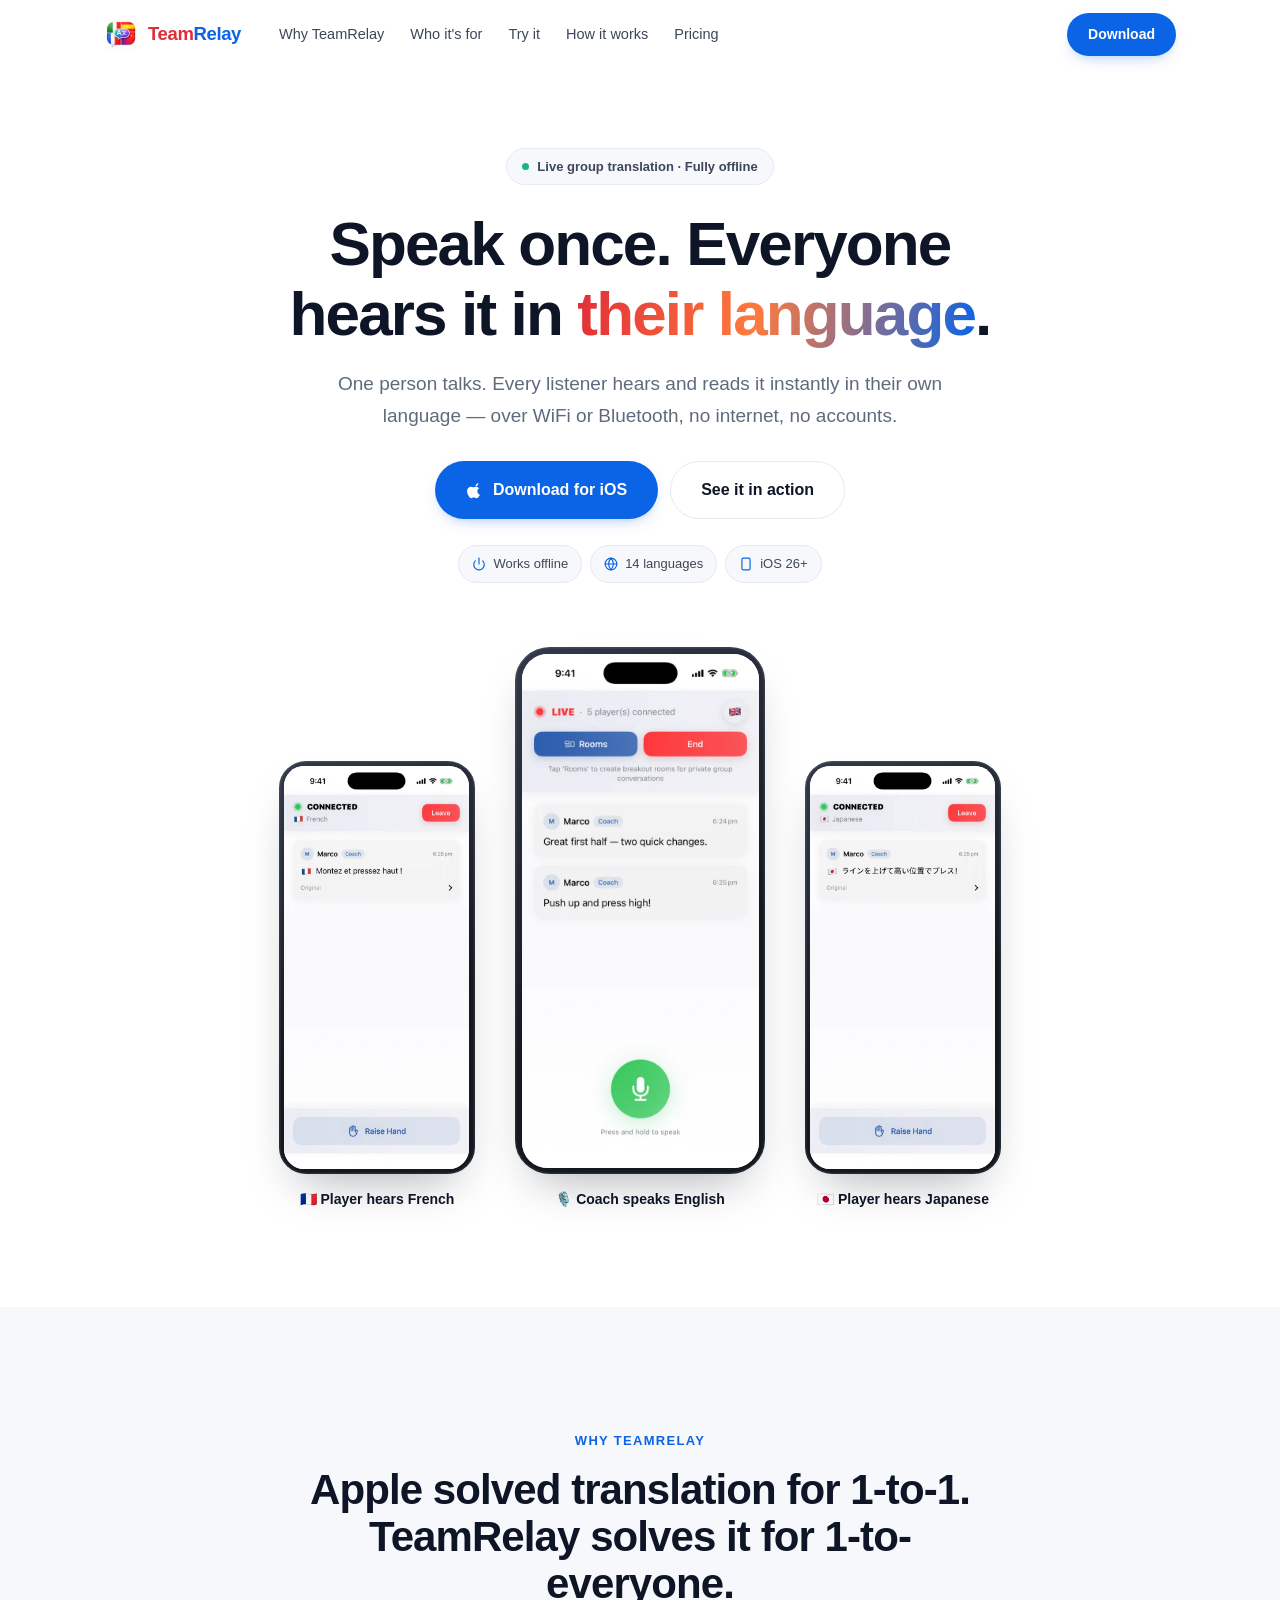
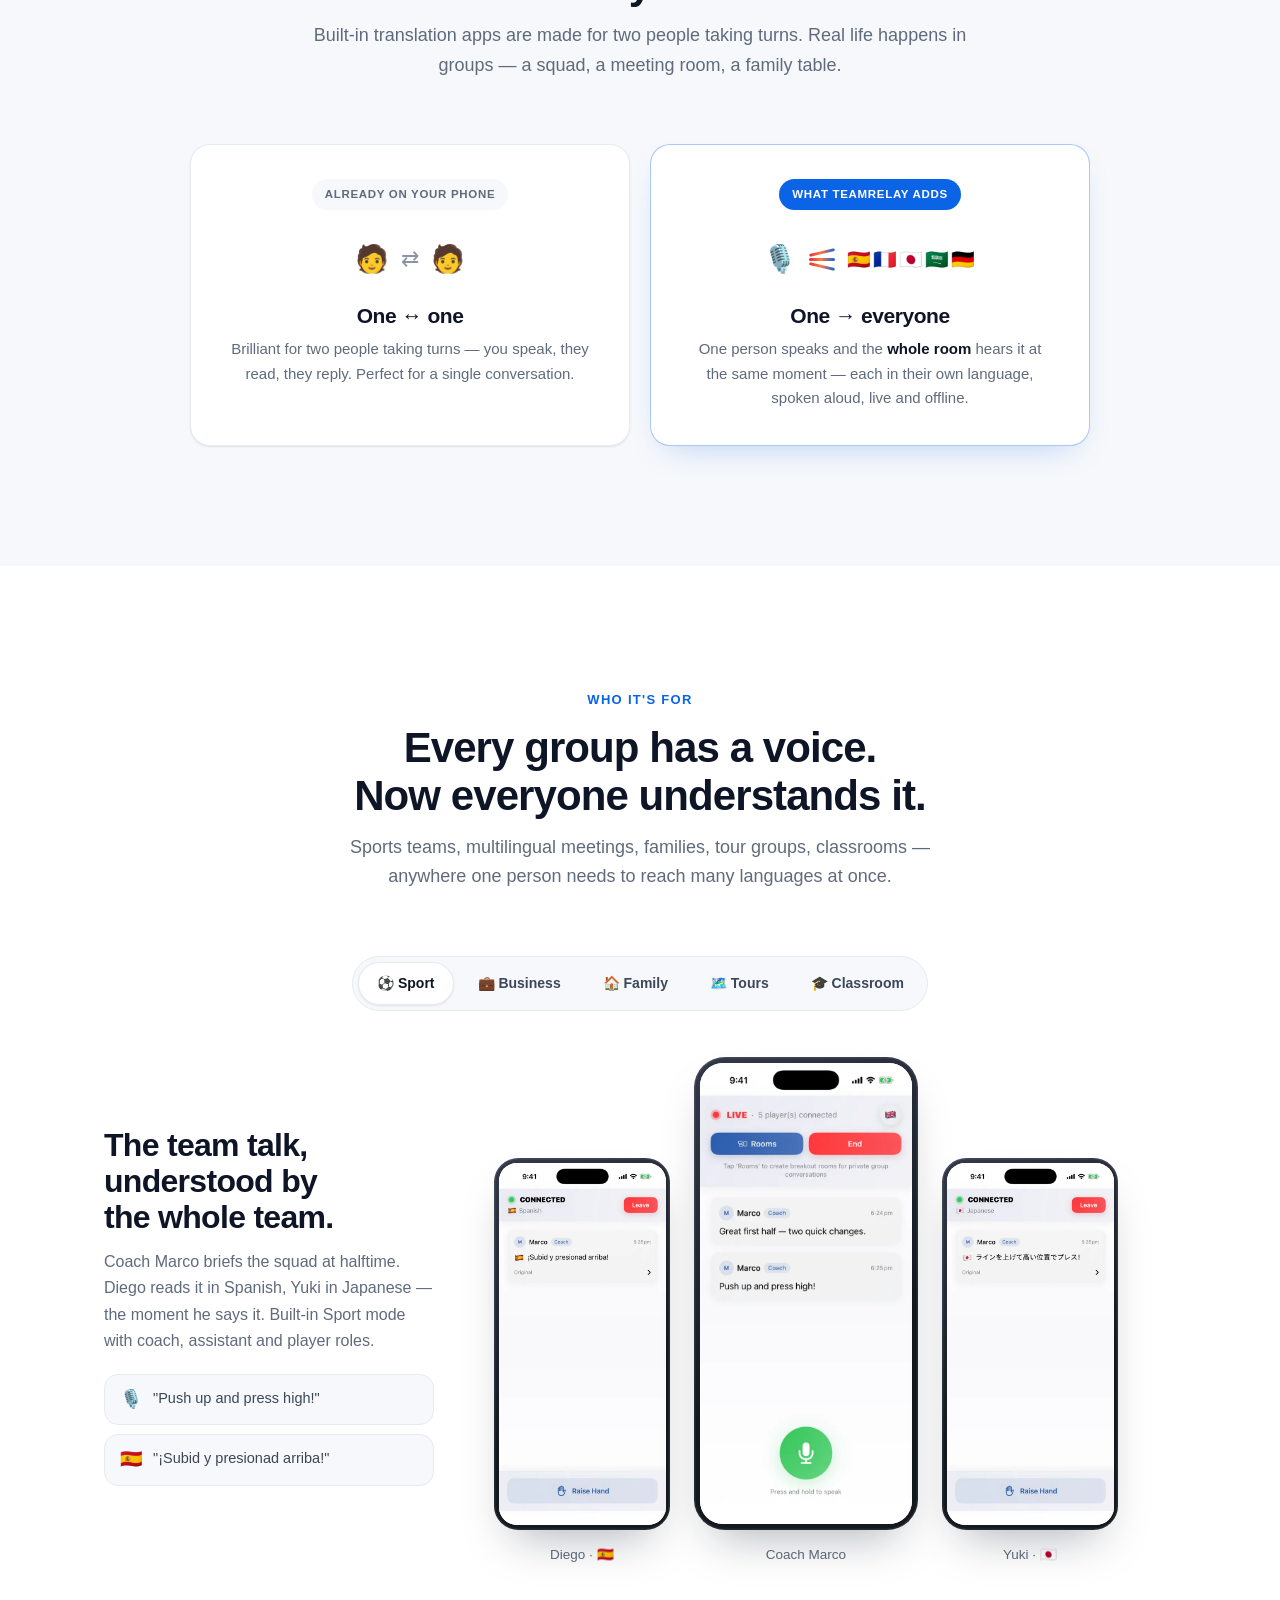
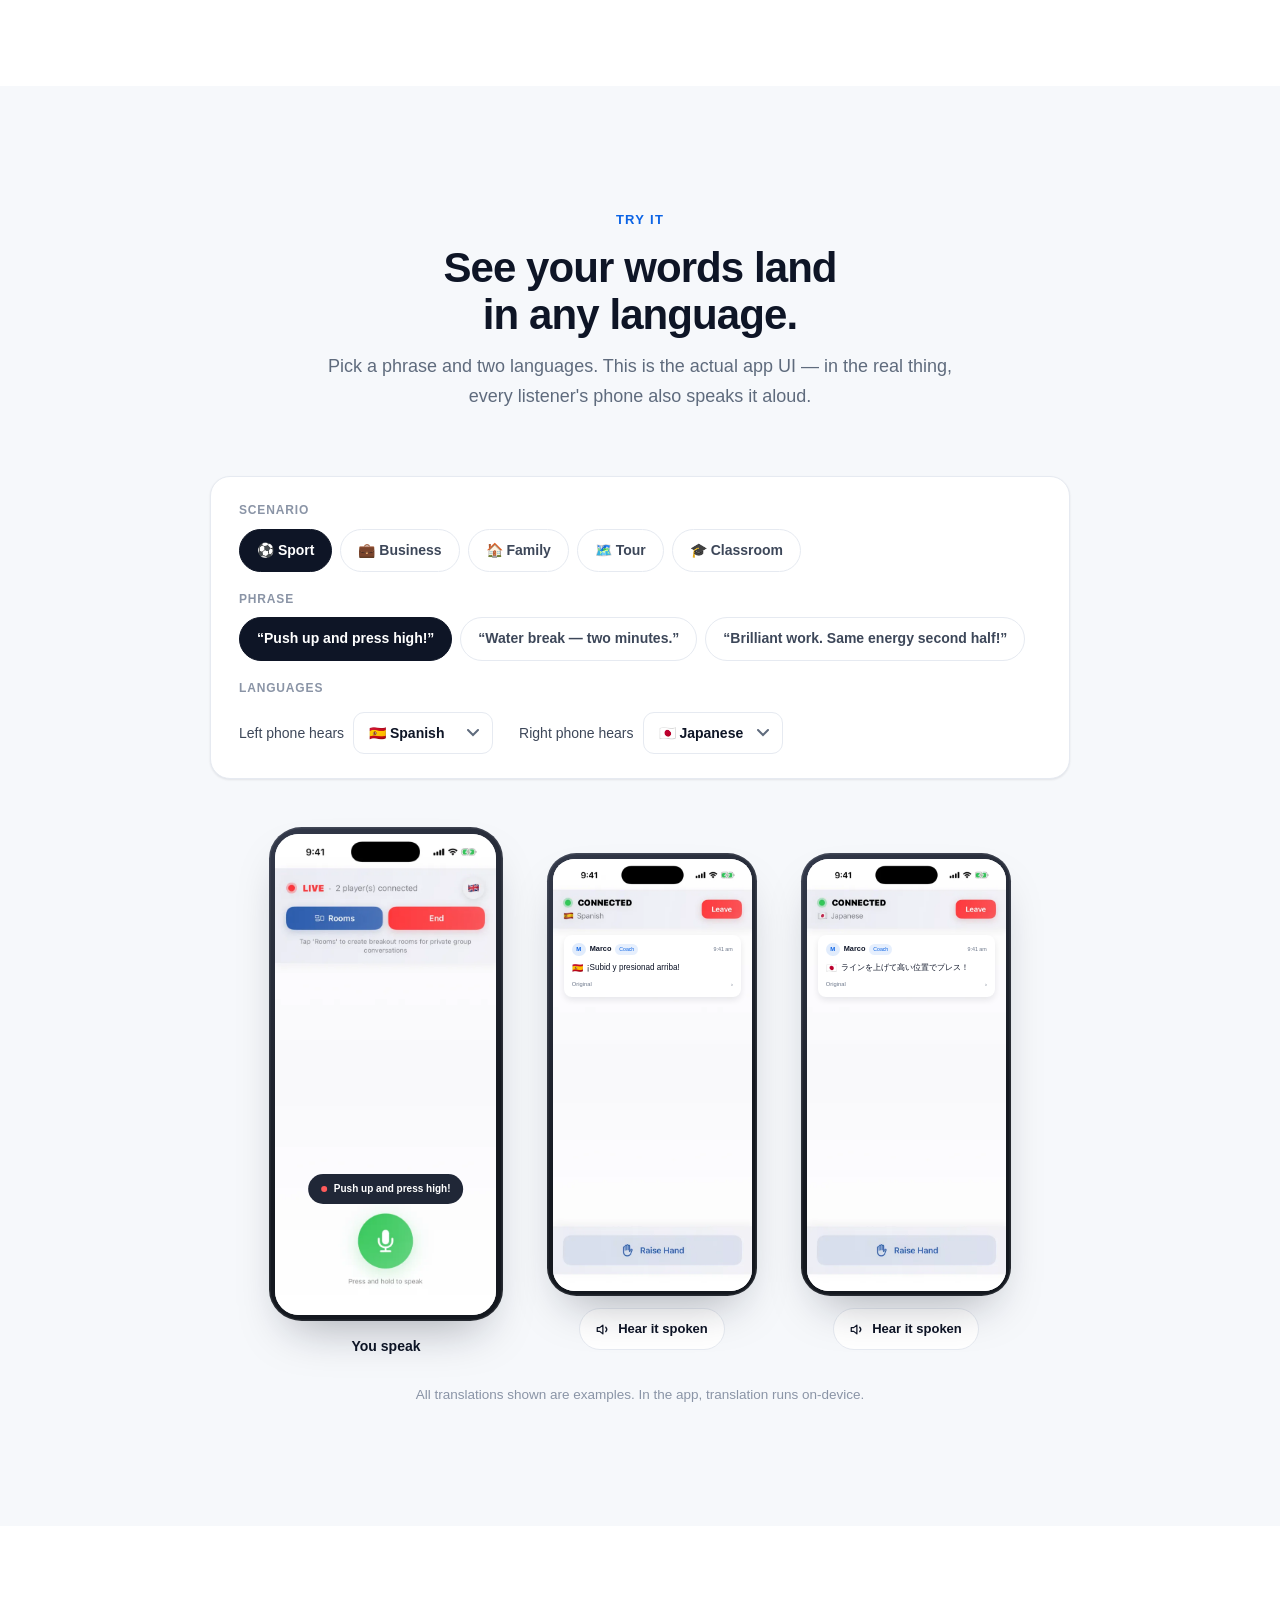
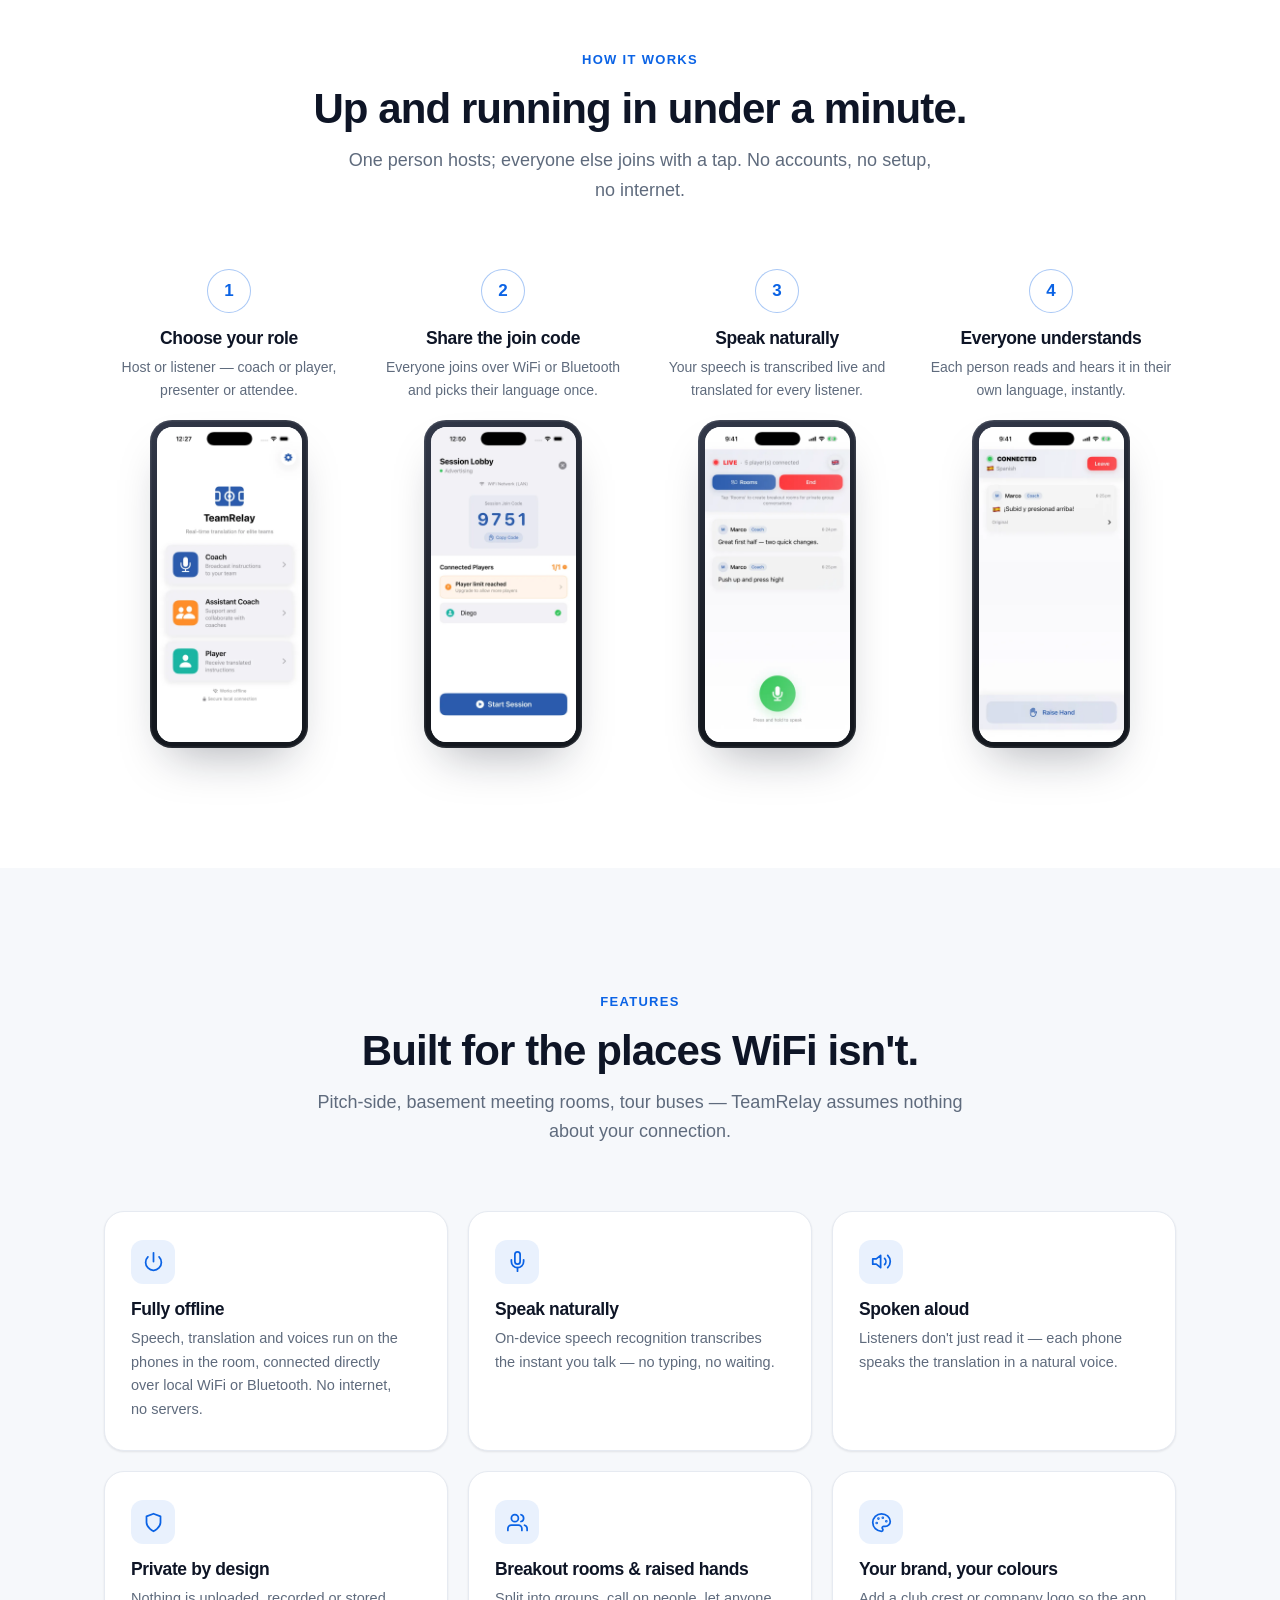
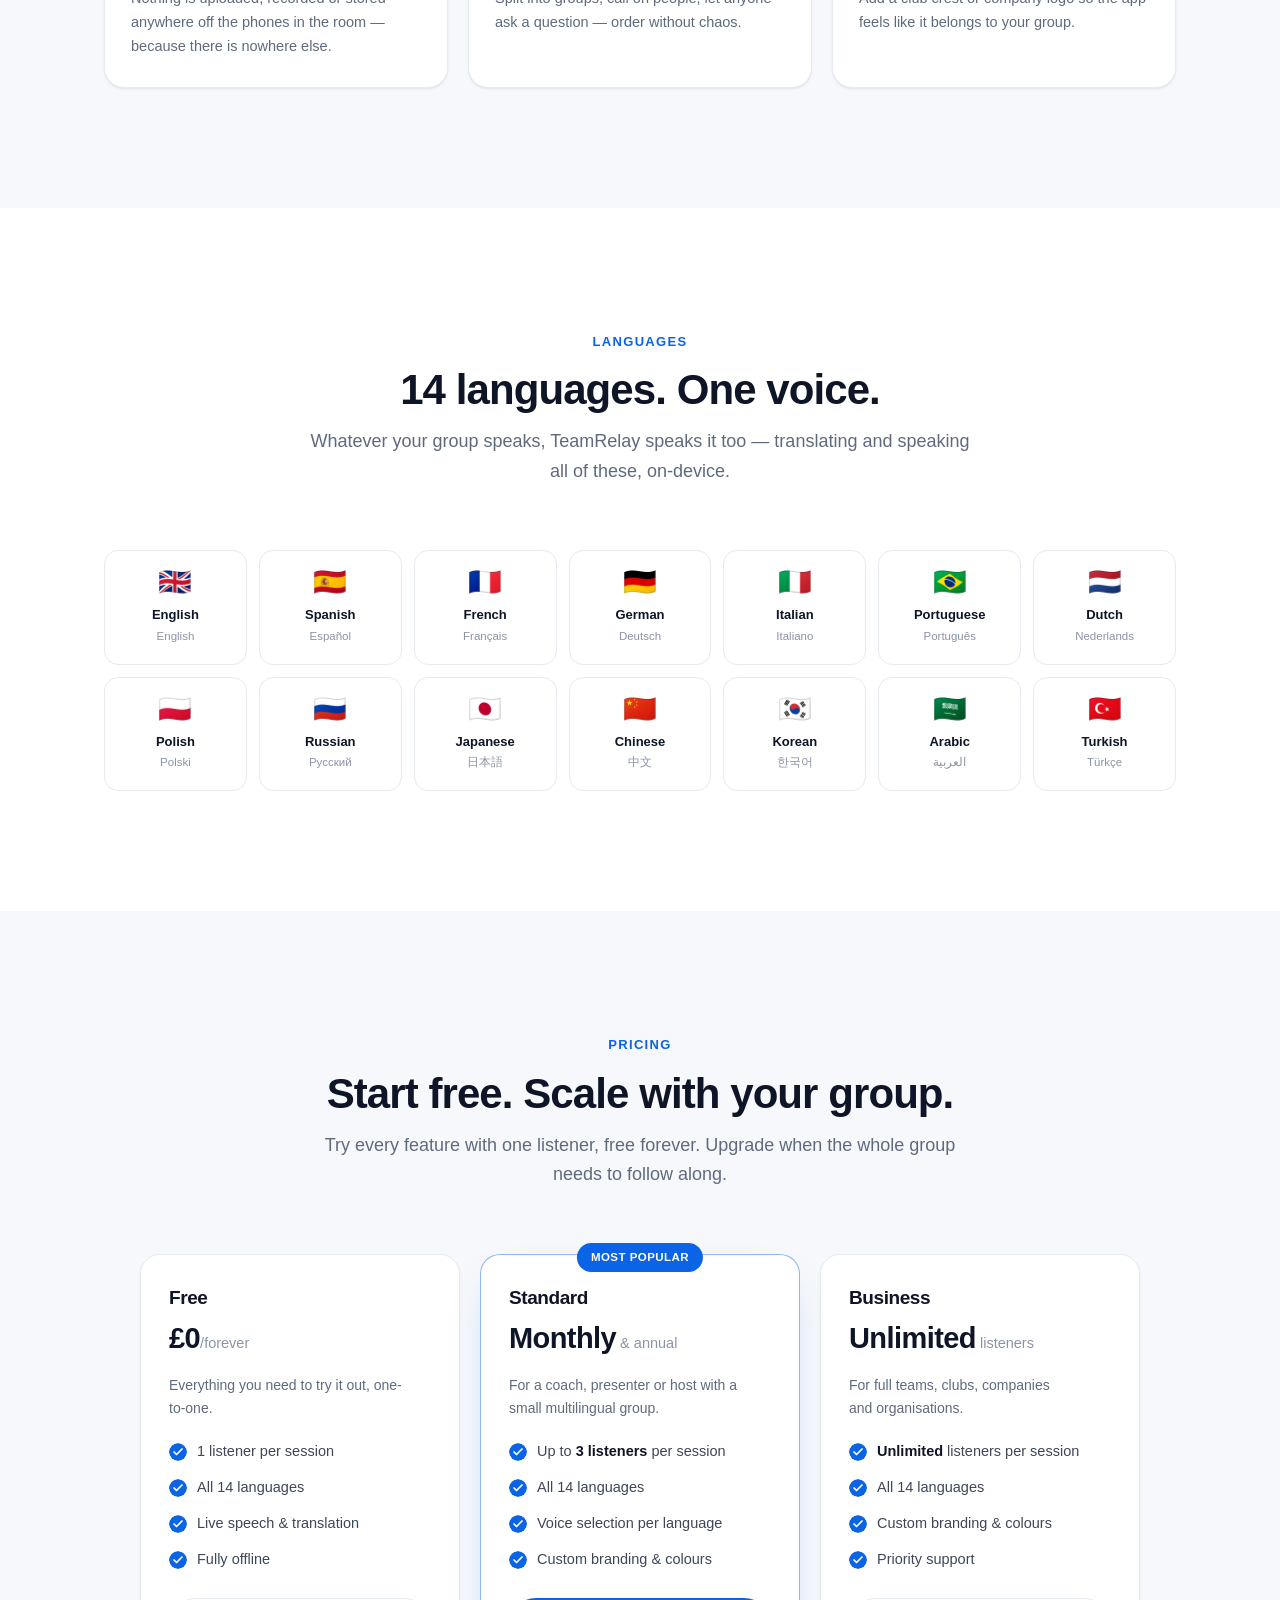
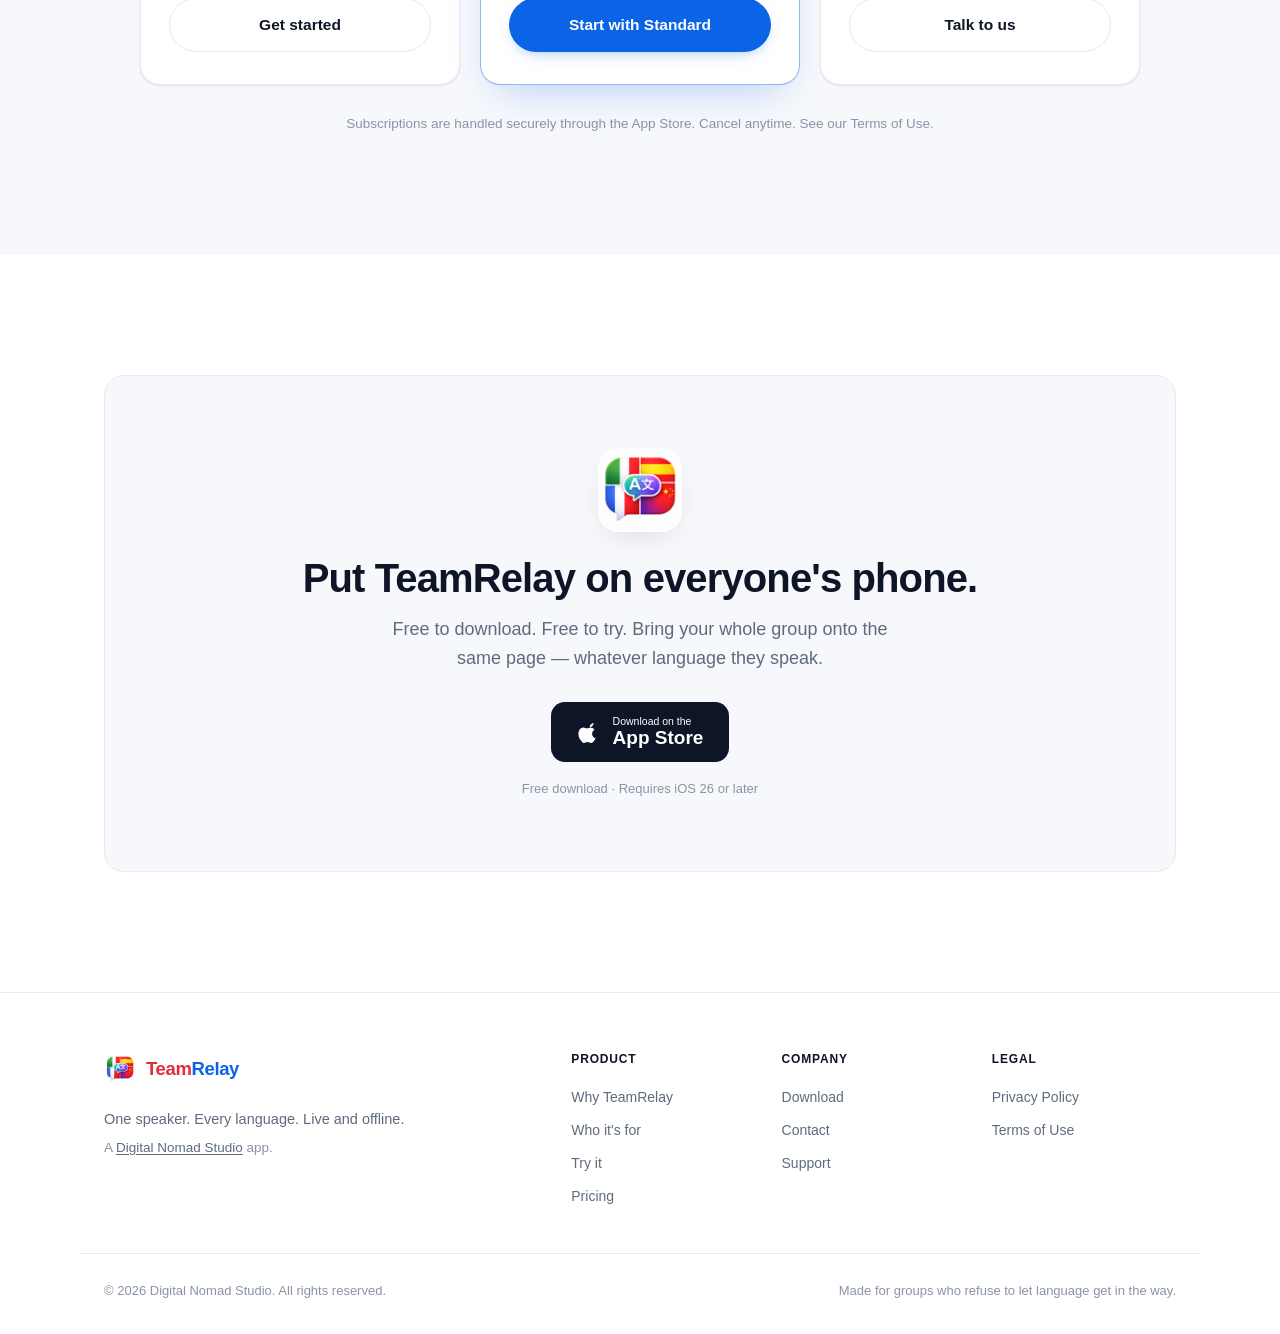
==== index.html @ 7de5aa89 "Light professional redesign with real app screenshots, privacy policy and terms Complete rebuild of " ====
<!DOCTYPE html>
<html lang="en">
<head>
    <meta charset="UTF-8">
    <meta name="viewport" content="width=device-width, initial-scale=1.0">
    <title>TeamRelay — Real-time group translation. One speaker, every language. Offline.</title>
    <meta name="description" content="TeamRelay translates one voice for a whole group in real time — 14 languages, fully offline over WiFi or Bluetooth. For teams, meetings, families, tours and classrooms. iOS.">
    <meta name="theme-color" content="#ffffff">
    <link rel="canonical" href="https://digitalnomadstudio.io/teamrelay/">
    <meta property="og:type" content="website">
    <meta property="og:title" content="TeamRelay — One speaker, every language. Live and offline.">
    <meta property="og:description" content="Apple solved translation for 1-to-1. TeamRelay solves it for 1-to-everyone. Real-time group translation in 14 languages — no internet required.">
    <meta property="og:image" content="https://digitalnomadstudio.io/teamrelay/assets/og.png">
    <meta name="twitter:card" content="summary_large_image">
    <link rel="icon" type="image/png" sizes="64x64" href="assets/teamrelay-icon-64.png">
    <link rel="apple-touch-icon" href="assets/teamrelay-icon-180.png">
    <link rel="preload" as="image" imagesrcset="assets/screens/coach-broadcast.webp 600w, assets/screens/coach-broadcast-900.webp 900w" imagesizes="250px" fetchpriority="high">
    <link rel="stylesheet" href="styles.css">

    <script type="application/ld+json">
    {
        "@context": "https://schema.org",
        "@type": "SoftwareApplication",
        "name": "TeamRelay",
        "operatingSystem": "iOS 26.0 or later",
        "applicationCategory": "UtilitiesApplication",
        "description": "Real-time group speech translation. One person speaks; everyone hears and reads it in their own language — fully offline over local WiFi or Bluetooth.",
        "offers": { "@type": "Offer", "price": "0", "priceCurrency": "GBP" },
        "featureList": "14 languages, offline LAN/Bluetooth translation, spoken playback, breakout rooms, Sport and Business modes",
        "publisher": { "@type": "Organization", "name": "Digital Nomad Studio", "email": "team@digitalnomadstudio.io" }
    }
    </script>
    <script type="module" src="js/main.js"></script>
</head>
<body>
    <a class="skip-link" href="#main">Skip to content</a>

    <!-- ================= Nav ================= -->
    <nav class="nav" id="nav" aria-label="Main">
        <div class="nav-inner">
            <a href="#top" class="brand" aria-label="TeamRelay home">
                <img src="assets/teamrelay-icon-180.png" alt="" class="brand-mark" width="34" height="34">
                <span class="brand-name">Team<span class="brand-name-accent">Relay</span></span>
            </a>
            <div class="nav-links">
                <a href="#why">Why TeamRelay</a>
                <a href="#worlds">Who it's for</a>
                <a href="#playground">Try it</a>
                <a href="#how">How it works</a>
                <a href="#pricing">Pricing</a>
            </div>
            <a href="#download" class="btn btn-primary btn-sm nav-cta">Download</a>
            <button class="nav-toggle" id="navToggle" aria-label="Menu" aria-expanded="false" aria-controls="navMobile">
                <span></span><span></span><span></span>
            </button>
        </div>
        <div class="nav-mobile" id="navMobile">
            <a href="#why">Why TeamRelay</a>
            <a href="#worlds">Who it's for</a>
            <a href="#playground">Try it</a>
            <a href="#how">How it works</a>
            <a href="#pricing">Pricing</a>
            <a href="#download" class="btn btn-primary">Download for iOS</a>
        </div>
    </nav>

    <main id="main">
    <!-- ================= Hero ================= -->
    <header class="hero container" id="top">
        <span class="eyebrow"><span class="dot"></span> Live group translation · Fully offline</span>
        <h1 class="hero-title">Speak once. Everyone hears it in <span class="grad-text">their language</span>.</h1>
        <p class="hero-sub">One person talks. Every listener hears and reads it instantly in their own language — over WiFi or Bluetooth, no internet, no accounts.</p>
        <div class="hero-cta">
            <a href="#download" class="btn btn-primary btn-lg">
                <svg viewBox="0 0 24 24" width="18" height="18" aria-hidden="true" fill="currentColor"><path d="M16.5 3c.1 1-.3 2-1 2.8-.7.8-1.7 1.4-2.7 1.3-.1-1 .4-2 1-2.7.7-.8 1.8-1.3 2.7-1.4zM19 17.3c-.5 1.1-.7 1.6-1.3 2.6-.9 1.4-2.1 3.1-3.6 3.1-1.3 0-1.7-.9-3.5-.9s-2.2.8-3.5.9c-1.5.1-2.6-1.5-3.5-2.9C1.4 17.4.7 13 2.3 10.1c.9-1.6 2.5-2.6 4.2-2.6 1.4 0 2.3.9 3.5.9 1.1 0 1.8-.9 3.5-.9 1.5 0 3 .8 4 2.2-3.5 1.9-2.9 6.9.5 8.6z"/></svg>
                Download for iOS
            </a>
            <a href="#playground" class="btn btn-ghost btn-lg">See it in action</a>
        </div>
        <div class="hero-badges">
            <span class="badge"><svg viewBox="0 0 24 24" width="14" height="14" fill="none" stroke="currentColor" stroke-width="2" stroke-linecap="round" stroke-linejoin="round" aria-hidden="true"><path d="M18.36 6.64a9 9 0 1 1-12.73 0"/><line x1="12" y1="2" x2="12" y2="12"/></svg> Works offline</span>
            <span class="badge"><svg viewBox="0 0 24 24" width="14" height="14" fill="none" stroke="currentColor" stroke-width="2" stroke-linecap="round" stroke-linejoin="round" aria-hidden="true"><circle cx="12" cy="12" r="10"/><line x1="2" y1="12" x2="22" y2="12"/><path d="M12 2a15.3 15.3 0 0 1 4 10 15.3 15.3 0 0 1-4 10 15.3 15.3 0 0 1-4-10 15.3 15.3 0 0 1 4-10z"/></svg> 14 languages</span>
            <span class="badge"><svg viewBox="0 0 24 24" width="14" height="14" fill="none" stroke="currentColor" stroke-width="2" stroke-linecap="round" stroke-linejoin="round" aria-hidden="true"><rect x="5" y="2" width="14" height="20" rx="2.5"/></svg> iOS 26+</span>
        </div>

        <div class="hero-phones">
            <figure class="hero-phone is-listener reveal">
                <div class="device"><div class="device-screen">
                    <picture>
                        <source type="image/webp" srcset="assets/screens/player-fr.webp 600w, assets/screens/player-fr-900.webp 900w" sizes="196px">
                        <img src="assets/screens/player-fr.png" width="600" height="1304" alt="Player phone showing the coach's instruction translated into French" decoding="async">
                    </picture>
                </div></div>
                <figcaption class="phone-caption"><strong>🇫🇷 Player hears French</strong></figcaption>
            </figure>
            <figure class="hero-phone is-host reveal">
                <div class="device"><div class="device-screen">
                    <picture>
                        <source type="image/webp" srcset="assets/screens/coach-broadcast.webp 600w, assets/screens/coach-broadcast-900.webp 900w" sizes="250px">
                        <img src="assets/screens/coach-broadcast.png" width="600" height="1304" alt="Coach phone, live, broadcasting to five connected players" fetchpriority="high" decoding="async">
                    </picture>
                </div></div>
                <figcaption class="phone-caption"><strong>🎙️ Coach speaks English</strong></figcaption>
            </figure>
            <figure class="hero-phone is-listener reveal">
                <div class="device"><div class="device-screen">
                    <picture>
                        <source type="image/webp" srcset="assets/screens/player-ja.webp 600w, assets/screens/player-ja-900.webp 900w" sizes="196px">
                        <img src="assets/screens/player-ja.png" width="600" height="1304" alt="Player phone showing the coach's instruction translated into Japanese" decoding="async">
                    </picture>
                </div></div>
                <figcaption class="phone-caption"><strong>🇯🇵 Player hears Japanese</strong></figcaption>
            </figure>
        </div>
    </header>

    <!-- ================= Why ================= -->
    <section class="section section-soft" id="why" aria-labelledby="why-title">
        <div class="container">
            <div class="section-head">
                <span class="kicker">Why TeamRelay</span>
                <h2 class="section-title" id="why-title">Apple solved translation for 1-to-1.<br>TeamRelay solves it for 1-to-everyone.</h2>
                <p class="section-sub">Built-in translation apps are made for two people taking turns. Real life happens in groups — a squad, a meeting room, a family table.</p>
            </div>
            <div class="usp-cards">
                <article class="usp-card reveal">
                    <span class="usp-badge">Already on your phone</span>
                    <div class="usp-diagram" aria-hidden="true">
                        <span class="usp-node">🧑</span>
                        <span class="usp-arrow">⇄</span>
                        <span class="usp-node">🧑</span>
                    </div>
                    <h3>One ↔ one</h3>
                    <p>Brilliant for two people taking turns — you speak, they read, they reply. Perfect for a single conversation.</p>
                </article>
                <article class="usp-card usp-card-hero reveal">
                    <span class="usp-badge">What TeamRelay adds</span>
                    <div class="usp-diagram" aria-hidden="true">
                        <span class="usp-node">🎙️</span>
                        <span class="usp-fan"><span class="usp-ray"></span><span class="usp-ray"></span><span class="usp-ray"></span></span>
                        <span class="usp-flags">🇪🇸🇫🇷🇯🇵🇸🇦🇩🇪</span>
                    </div>
                    <h3>One → everyone</h3>
                    <p>One person speaks and the <strong>whole room</strong> hears it at the same moment — each in their own language, spoken aloud, live and offline.</p>
                </article>
            </div>
        </div>
    </section>

    <!-- ================= Who it's for ================= -->
    <section class="section" id="worlds" aria-labelledby="worlds-title">
        <span id="usecases" aria-hidden="true"></span>
        <div class="container">
            <div class="section-head">
                <span class="kicker">Who it's for</span>
                <h2 class="section-title" id="worlds-title">Every group has a voice.<br>Now everyone understands it.</h2>
                <p class="section-sub">Sports teams, multilingual meetings, families, tour groups, classrooms — anywhere one person needs to reach many languages at once.</p>
            </div>

            <div class="worlds-tabs" role="tablist" aria-label="Who it's for">
                <button role="tab" id="tab-sport" aria-controls="panel-sport" aria-selected="true">⚽ Sport</button>
                <button role="tab" id="tab-business" aria-controls="panel-business" aria-selected="false" tabindex="-1">💼 Business</button>
                <button role="tab" id="tab-family" aria-controls="panel-family" aria-selected="false" tabindex="-1">🏠 Family</button>
                <button role="tab" id="tab-tour" aria-controls="panel-tour" aria-selected="false" tabindex="-1">🗺️ Tours</button>
                <button role="tab" id="tab-classroom" aria-controls="panel-classroom" aria-selected="false" tabindex="-1">🎓 Classroom</button>
            </div>

            <div class="worlds-panels" id="worldsPanels">
                <article class="world-panel" id="panel-sport" role="tabpanel" aria-labelledby="tab-sport" data-world="sport">
                    <div class="wp-copy">
                        <h3>The team talk, understood by the whole team.</h3>
                        <p class="wp-blurb">Coach Marco briefs the squad at halftime. Diego reads it in Spanish, Yuki in Japanese — the moment he says it. Built-in Sport mode with coach, assistant and player roles.</p>
                        <p class="wp-quote"><span class="flag" aria-hidden="true">🎙️</span> "Push up and press high!"</p>
                        <p class="wp-quote"><span class="flag" aria-hidden="true">🇪🇸</span> <span lang="es">"¡Subid y presionad arriba!"</span></p>
                    </div>
                    <div class="wp-devices">
                        <figure class="wp-listener">
                            <div class="device"><div class="device-screen">
                                <picture>
                                    <source type="image/webp" srcset="assets/screens/player-es.webp 600w, assets/screens/player-es-900.webp 900w" sizes="176px">
                                    <img src="assets/screens/player-es.png" width="600" height="1304" alt="Diego's phone: the instruction in Spanish" loading="lazy" decoding="async">
                                </picture>
                            </div></div>
                            <figcaption class="phone-caption">Diego · 🇪🇸</figcaption>
                        </figure>
                        <figure class="wp-host">
                            <div class="device"><div class="device-screen">
                                <picture>
                                    <source type="image/webp" srcset="assets/screens/coach-broadcast.webp 600w, assets/screens/coach-broadcast-900.webp 900w" sizes="224px">
                                    <img src="assets/screens/coach-broadcast.png" width="600" height="1304" alt="Coach Marco's phone, live with five players connected" loading="lazy" decoding="async">
                                </picture>
                            </div></div>
                            <figcaption class="phone-caption">Coach Marco</figcaption>
                        </figure>
                        <figure class="wp-listener">
                            <div class="device"><div class="device-screen">
                                <picture>
                                    <source type="image/webp" srcset="assets/screens/player-ja.webp 600w, assets/screens/player-ja-900.webp 900w" sizes="176px">
                                    <img src="assets/screens/player-ja.png" width="600" height="1304" alt="Yuki's phone: the instruction in Japanese" loading="lazy" decoding="async">
                                </picture>
                            </div></div>
                            <figcaption class="phone-caption">Yuki · 🇯🇵</figcaption>
                        </figure>
                    </div>
                </article>

                <article class="world-panel" id="panel-business" role="tabpanel" aria-labelledby="tab-business" data-world="business">
                    <div class="wp-copy">
                        <h3>Brief the room, not just the fluent half.</h3>
                        <p class="wp-blurb">Priya presents the quarter to a mixed team. Lukas follows in German, Mei in Chinese — nobody nods politely and misses the point. Business mode gives you presenter and attendee roles.</p>
                        <p class="wp-quote"><span class="flag" aria-hidden="true">🎙️</span> "Q3 numbers are in — we beat target by twelve percent."</p>
                        <p class="wp-quote"><span class="flag" aria-hidden="true">🇩🇪</span> <span lang="de">"Die Q3-Zahlen sind da — wir haben das Ziel um zwölf Prozent übertroffen."</span></p>
                    </div>
                    <div class="wp-devices">
                        <figure class="wp-listener">
                            <div class="device"><div class="device-screen">
                                <picture>
                                    <source type="image/webp" srcset="assets/screens/world-business-de.webp 600w, assets/screens/world-business-de-900.webp 900w" sizes="176px">
                                    <img src="assets/screens/world-business-de.png" width="600" height="1304" alt="Lukas's phone: the update in German" loading="lazy" decoding="async">
                                </picture>
                            </div></div>
                            <figcaption class="phone-caption">Lukas · 🇩🇪</figcaption>
                        </figure>
                        <figure class="wp-host">
                            <div class="device"><div class="device-screen">
                                <picture>
                                    <source type="image/webp" srcset="assets/screens/world-business-host.webp 600w, assets/screens/world-business-host-900.webp 900w" sizes="224px">
                                    <img src="assets/screens/world-business-host.png" width="600" height="1304" alt="Priya's phone, live with two attendees connected" loading="lazy" decoding="async">
                                </picture>
                            </div></div>
                            <figcaption class="phone-caption">Priya · Presenter</figcaption>
                        </figure>
                        <figure class="wp-listener">
                            <div class="device"><div class="device-screen">
                                <picture>
                                    <source type="image/webp" srcset="assets/screens/world-business-zh.webp 600w, assets/screens/world-business-zh-900.webp 900w" sizes="176px">
                                    <img src="assets/screens/world-business-zh.png" width="600" height="1304" alt="Mei's phone: the update in Chinese" loading="lazy" decoding="async">
                                </picture>
                            </div></div>
                            <figcaption class="phone-caption">Mei · 🇨🇳</figcaption>
                        </figure>
                    </div>
                </article>

                <article class="world-panel" id="panel-family" role="tabpanel" aria-labelledby="tab-family" data-world="family">
                    <div class="wp-copy">
                        <h3>Every generation at one table.</h3>
                        <p class="wp-blurb">Nonna Lucia speaks Italian; the grandkids don't. She talks, they hear her — Emma in English, Mateo in Spanish. It works in any direction, so nobody just smiles along.</p>
                        <p class="wp-quote"><span class="flag" aria-hidden="true">🇮🇹</span> <span lang="it">"La cena è pronta — venite a tavola!"</span></p>
                        <p class="wp-quote"><span class="flag" aria-hidden="true">🇬🇧</span> "Dinner's ready — come to the table!"</p>
                    </div>
                    <div class="wp-devices">
                        <figure class="wp-listener">
                            <div class="device"><div class="device-screen">
                                <picture>
                                    <source type="image/webp" srcset="assets/screens/world-family-en.webp 600w, assets/screens/world-family-en-900.webp 900w" sizes="176px">
                                    <img src="assets/screens/world-family-en.png" width="600" height="1304" alt="Emma's phone: Nonna's words in English" loading="lazy" decoding="async">
                                </picture>
                            </div></div>
                            <figcaption class="phone-caption">Emma · 🇬🇧</figcaption>
                        </figure>
                        <figure class="wp-host">
                            <div class="device"><div class="device-screen">
                                <picture>
                                    <source type="image/webp" srcset="assets/screens/world-family-host.webp 600w, assets/screens/world-family-host-900.webp 900w" sizes="224px">
                                    <img src="assets/screens/world-family-host.png" width="600" height="1304" alt="Nonna Lucia's phone, speaking Italian to the family" loading="lazy" decoding="async">
                                </picture>
                            </div></div>
                            <figcaption class="phone-caption">Nonna Lucia · 🇮🇹</figcaption>
                        </figure>
                        <figure class="wp-listener">
                            <div class="device"><div class="device-screen">
                                <picture>
                                    <source type="image/webp" srcset="assets/screens/world-family-es.webp 600w, assets/screens/world-family-es-900.webp 900w" sizes="176px">
                                    <img src="assets/screens/world-family-es.png" width="600" height="1304" alt="Mateo's phone: Nonna's words in Spanish" loading="lazy" decoding="async">
                                </picture>
                            </div></div>
                            <figcaption class="phone-caption">Mateo · 🇪🇸</figcaption>
                        </figure>
                    </div>
                </article>

                <article class="world-panel" id="panel-tour" role="tabpanel" aria-labelledby="tab-tour" data-world="tour">
                    <div class="wp-copy">
                        <h3>One guide, thirty travelers, no headsets.</h3>
                        <p class="wp-blurb">Ana leads a walking tour. Chloé hears her in French, Min-jun in Korean — no radio kits to hand out, no shouting, no one left at the wrong fountain.</p>
                        <p class="wp-quote"><span class="flag" aria-hidden="true">🎙️</span> "We meet back at the fountain at six o'clock."</p>
                        <p class="wp-quote"><span class="flag" aria-hidden="true">🇰🇷</span> <span lang="ko">"여섯 시에 분수대 앞에서 다시 모입니다."</span></p>
                    </div>
                    <div class="wp-devices">
                        <figure class="wp-listener">
                            <div class="device"><div class="device-screen">
                                <picture>
                                    <source type="image/webp" srcset="assets/screens/world-tour-fr.webp 600w, assets/screens/world-tour-fr-900.webp 900w" sizes="176px">
                                    <img src="assets/screens/world-tour-fr.png" width="600" height="1304" alt="Chloé's phone: the guide in French" loading="lazy" decoding="async">
                                </picture>
                            </div></div>
                            <figcaption class="phone-caption">Chloé · 🇫🇷</figcaption>
                        </figure>
                        <figure class="wp-host">
                            <div class="device"><div class="device-screen">
                                <picture>
                                    <source type="image/webp" srcset="assets/screens/world-tour-host.webp 600w, assets/screens/world-tour-host-900.webp 900w" sizes="224px">
                                    <img src="assets/screens/world-tour-host.png" width="600" height="1304" alt="Ana's phone, guiding two connected travelers" loading="lazy" decoding="async">
                                </picture>
                            </div></div>
                            <figcaption class="phone-caption">Ana · Guide</figcaption>
                        </figure>
                        <figure class="wp-listener">
                            <div class="device"><div class="device-screen">
                                <picture>
                                    <source type="image/webp" srcset="assets/screens/world-tour-ko.webp 600w, assets/screens/world-tour-ko-900.webp 900w" sizes="176px">
                                    <img src="assets/screens/world-tour-ko.png" width="600" height="1304" alt="Min-jun's phone: the guide in Korean" loading="lazy" decoding="async">
                                </picture>
                            </div></div>
                            <figcaption class="phone-caption">Min-jun · 🇰🇷</figcaption>
                        </figure>
                    </div>
                </article>

                <article class="world-panel" id="panel-classroom" role="tabpanel" aria-labelledby="tab-classroom" data-world="classroom">
                    <div class="wp-copy">
                        <h3>Teach once. Reach every student.</h3>
                        <p class="wp-blurb">Ms. Rivera's class speaks three home languages. She teaches naturally; Amir follows in Arabic, Olek in Polish — and everyone sits the same quiz on Friday.</p>
                        <p class="wp-quote"><span class="flag" aria-hidden="true">🎙️</span> "Open your books to page forty, please."</p>
                        <p class="wp-quote"><span class="flag" aria-hidden="true">🇵🇱</span> <span lang="pl">"Otwórzcie książki na stronie czterdziestej, proszę."</span></p>
                    </div>
                    <div class="wp-devices">
                        <figure class="wp-listener">
                            <div class="device"><div class="device-screen">
                                <picture>
                                    <source type="image/webp" srcset="assets/screens/world-classroom-ar.webp 600w, assets/screens/world-classroom-ar-900.webp 900w" sizes="176px">
                                    <img src="assets/screens/world-classroom-ar.png" width="600" height="1304" alt="Amir's phone: the lesson in Arabic" loading="lazy" decoding="async">
                                </picture>
                            </div></div>
                            <figcaption class="phone-caption">Amir · 🇸🇦</figcaption>
                        </figure>
                        <figure class="wp-host">
                            <div class="device"><div class="device-screen">
                                <picture>
                                    <source type="image/webp" srcset="assets/screens/world-classroom-host.webp 600w, assets/screens/world-classroom-host-900.webp 900w" sizes="224px">
                                    <img src="assets/screens/world-classroom-host.png" width="600" height="1304" alt="Ms. Rivera's phone, teaching with two students connected" loading="lazy" decoding="async">
                                </picture>
                            </div></div>
                            <figcaption class="phone-caption">Ms. Rivera · Teacher</figcaption>
                        </figure>
                        <figure class="wp-listener">
                            <div class="device"><div class="device-screen">
                                <picture>
                                    <source type="image/webp" srcset="assets/screens/world-classroom-pl.webp 600w, assets/screens/world-classroom-pl-900.webp 900w" sizes="176px">
                                    <img src="assets/screens/world-classroom-pl.png" width="600" height="1304" alt="Olek's phone: the lesson in Polish" loading="lazy" decoding="async">
                                </picture>
                            </div></div>
                            <figcaption class="phone-caption">Olek · 🇵🇱</figcaption>
                        </figure>
                    </div>
                </article>
            </div>
        </div>
    </section>

    <!-- ================= Playground ================= -->
    <section class="section section-soft" id="playground" aria-labelledby="pg-title">
        <div class="container">
            <div class="section-head">
                <span class="kicker">Try it</span>
                <h2 class="section-title" id="pg-title">See your words land in any language.</h2>
                <p class="section-sub">Pick a phrase and two languages. This is the actual app UI — in the real thing, every listener's phone also speaks it aloud.</p>
            </div>

            <div class="pg-controls" id="pgControls">
                <div class="pg-row" role="radiogroup" aria-label="Pick a scenario" id="pgScenarios">
                    <span class="pg-row-label" aria-hidden="true">Scenario</span>
                    <button class="chip" role="radio" aria-checked="true" data-scenario="sport">⚽ Sport</button>
                    <button class="chip" role="radio" aria-checked="false" tabindex="-1" data-scenario="business">💼 Business</button>
                    <button class="chip" role="radio" aria-checked="false" tabindex="-1" data-scenario="family">🏠 Family</button>
                    <button class="chip" role="radio" aria-checked="false" tabindex="-1" data-scenario="tour">🗺️ Tour</button>
                    <button class="chip" role="radio" aria-checked="false" tabindex="-1" data-scenario="classroom">🎓 Classroom</button>
                </div>
                <div class="pg-row" role="radiogroup" aria-label="Pick a phrase" id="pgPhrases">
                    <span class="pg-row-label" aria-hidden="true">Phrase</span>
                    <button class="chip" role="radio" aria-checked="true" data-phrase="0">"Push up and press high!"</button>
                </div>
                <div class="pg-row pg-langs">
                    <span class="pg-row-label" aria-hidden="true">Languages</span>
                    <label>Left phone hears
                        <select class="pg-select" id="pgLang0" autocomplete="off">
                            <option value="es" selected>🇪🇸 Spanish</option>
                            <option value="fr">🇫🇷 French</option>
                            <option value="de">🇩🇪 German</option>
                            <option value="ja">🇯🇵 Japanese</option>
                            <option value="ar">🇸🇦 Arabic</option>
                            <option value="zh">🇨🇳 Chinese</option>
                        </select>
                    </label>
                    <label>Right phone hears
                        <select class="pg-select" id="pgLang1" autocomplete="off">
                            <option value="es">🇪🇸 Spanish</option>
                            <option value="fr">🇫🇷 French</option>
                            <option value="de">🇩🇪 German</option>
                            <option value="ja" selected>🇯🇵 Japanese</option>
                            <option value="ar">🇸🇦 Arabic</option>
                            <option value="zh">🇨🇳 Chinese</option>
                        </select>
                    </label>
                </div>
            </div>

            <div class="pg-stage" id="pgStage">
                <figure class="pg-phone pg-host">
                    <div class="device">
                        <div class="device-screen">
                            <picture>
                                <source type="image/webp" srcset="assets/screens/pg-host-empty.webp 600w, assets/screens/pg-host-empty-900.webp 900w" sizes="234px">
                                <img src="assets/screens/pg-host-empty.png" width="600" height="1304" alt="The speaker's phone, live" loading="lazy" decoding="async">
                            </picture>
                            <span class="pg-pill"><span class="pill-dot"></span><span id="pgPillText">Push up and press high!</span></span>
                        </div>
                    </div>
                    <figcaption class="phone-caption"><strong>You speak</strong></figcaption>
                </figure>

                <div class="pg-listener-col">
                    <figure class="pg-phone pg-listener" data-slot="0">
                        <div class="device">
                            <div class="device-screen">
                                <picture data-base>
                                    <source type="image/webp" srcset="assets/screens/pg-empty-es.webp 600w, assets/screens/pg-empty-es-900.webp 900w" sizes="210px">
                                    <img src="assets/screens/pg-empty-es.png" width="600" height="1304" alt="Listener phone, connected in Spanish" loading="lazy" decoding="async">
                                </picture>
                                <div class="pg-overlay">
                                    <article class="app-bubble" data-bubble>
                                        <div class="ab-head">
                                            <span class="ab-avatar" data-avatar>M</span>
                                            <span class="ab-name" data-name>Marco</span>
                                            <span class="ab-chip" data-chip>Coach</span>
                                            <span class="ab-time">9:41 am</span>
                                        </div>
                                        <div class="ab-body">
                                            <span class="ab-flag" data-flag>🇪🇸</span>
                                            <span class="ab-text" data-text lang="es">¡Subid y presionad arriba!</span>
                                        </div>
                                        <div class="ab-orig">Original <span aria-hidden="true">›</span></div>
                                    </article>
                                </div>
                            </div>
                        </div>
                    </figure>
                    <button class="pg-speaker" data-speak="0" hidden aria-pressed="false">
                        <svg viewBox="0 0 24 24" width="15" height="15" fill="none" stroke="currentColor" stroke-width="2" stroke-linecap="round" stroke-linejoin="round" aria-hidden="true"><polygon points="11 5 6 9 2 9 2 15 6 15 11 19 11 5"/><path d="M15.54 8.46a5 5 0 0 1 0 7.07"/></svg>
                        Hear it spoken
                    </button>
                </div>

                <div class="pg-listener-col">
                    <figure class="pg-phone pg-listener" data-slot="1">
                        <div class="device">
                            <div class="device-screen">
                                <picture data-base>
                                    <source type="image/webp" srcset="assets/screens/pg-empty-ja.webp 600w, assets/screens/pg-empty-ja-900.webp 900w" sizes="210px">
                                    <img src="assets/screens/pg-empty-ja.png" width="600" height="1304" alt="Listener phone, connected in Japanese" loading="lazy" decoding="async">
                                </picture>
                                <div class="pg-overlay">
                                    <article class="app-bubble" data-bubble>
                                        <div class="ab-head">
                                            <span class="ab-avatar" data-avatar>M</span>
                                            <span class="ab-name" data-name>Marco</span>
                                            <span class="ab-chip" data-chip>Coach</span>
                                            <span class="ab-time">9:41 am</span>
                                        </div>
                                        <div class="ab-body">
                                            <span class="ab-flag" data-flag>🇯🇵</span>
                                            <span class="ab-text" data-text lang="ja">ラインを上げて高い位置でプレス！</span>
                                        </div>
                                        <div class="ab-orig">Original <span aria-hidden="true">›</span></div>
                                    </article>
                                </div>
                            </div>
                        </div>
                    </figure>
                    <button class="pg-speaker" data-speak="1" hidden aria-pressed="false">
                        <svg viewBox="0 0 24 24" width="15" height="15" fill="none" stroke="currentColor" stroke-width="2" stroke-linecap="round" stroke-linejoin="round" aria-hidden="true"><polygon points="11 5 6 9 2 9 2 15 6 15 11 19 11 5"/><path d="M15.54 8.46a5 5 0 0 1 0 7.07"/></svg>
                        Hear it spoken
                    </button>
                </div>
            </div>
            <p class="pg-note">All translations shown are examples. In the app, translation runs on-device.</p>
            <p class="visually-hidden" aria-live="polite" id="pgStatus"></p>
        </div>
    </section>

    <!-- ================= How it works ================= -->
    <section class="section" id="how" aria-labelledby="how-title">
        <div class="container">
            <div class="section-head">
                <span class="kicker">How it works</span>
                <h2 class="section-title" id="how-title">Up and running in under a minute.</h2>
                <p class="section-sub">One person hosts; everyone else joins with a tap. No accounts, no setup, no internet.</p>
            </div>
            <div class="steps">
                <div class="step reveal">
                    <div class="step-num">1</div>
                    <h3>Choose your role</h3>
                    <p>Host or listener — coach or player, presenter or attendee.</p>
                    <div class="device"><div class="device-screen">
                        <picture>
                            <source type="image/webp" srcset="assets/screens/role.webp 600w" sizes="158px">
                            <img src="assets/screens/role.png" width="600" height="1304" alt="Role selection screen" loading="lazy" decoding="async">
                        </picture>
                    </div></div>
                </div>
                <div class="step reveal">
                    <div class="step-num">2</div>
                    <h3>Share the join code</h3>
                    <p>Everyone joins over WiFi or Bluetooth and picks their language once.</p>
                    <div class="device"><div class="device-screen">
                        <picture>
                            <source type="image/webp" srcset="assets/screens/lobby.webp 600w" sizes="158px">
                            <img src="assets/screens/lobby.png" width="600" height="1304" alt="Session lobby with a live join code" loading="lazy" decoding="async">
                        </picture>
                    </div></div>
                </div>
                <div class="step reveal">
                    <div class="step-num">3</div>
                    <h3>Speak naturally</h3>
                    <p>Your speech is transcribed live and translated for every listener.</p>
                    <div class="device"><div class="device-screen">
                        <picture>
                            <source type="image/webp" srcset="assets/screens/coach-broadcast.webp 600w" sizes="158px">
                            <img src="assets/screens/coach-broadcast.png" width="600" height="1304" alt="Live broadcast screen with messages" loading="lazy" decoding="async">
                        </picture>
                    </div></div>
                </div>
                <div class="step reveal">
                    <div class="step-num">4</div>
                    <h3>Everyone understands</h3>
                    <p>Each person reads and hears it in their own language, instantly.</p>
                    <div class="device"><div class="device-screen">
                        <picture>
                            <source type="image/webp" srcset="assets/screens/player-es.webp 600w" sizes="158px">
                            <img src="assets/screens/player-es.png" width="600" height="1304" alt="Listener screen with the translated message" loading="lazy" decoding="async">
                        </picture>
                    </div></div>
                </div>
            </div>
        </div>
    </section>

    <!-- ================= Features ================= -->
    <section class="section section-soft" id="features" aria-labelledby="features-title">
        <div class="container">
            <div class="section-head">
                <span class="kicker">Features</span>
                <h2 class="section-title" id="features-title">Built for the places WiFi isn't.</h2>
                <p class="section-sub">Pitch-side, basement meeting rooms, tour buses — TeamRelay assumes nothing about your connection.</p>
            </div>
            <div class="features-grid">
                <article class="feature-card reveal">
                    <div class="feature-icon"><svg viewBox="0 0 24 24" width="21" height="21" fill="none" stroke="currentColor" stroke-width="2" stroke-linecap="round" stroke-linejoin="round" aria-hidden="true"><path d="M18.36 6.64a9 9 0 1 1-12.73 0"/><line x1="12" y1="2" x2="12" y2="12"/></svg></div>
                    <h3>Fully offline</h3>
                    <p>Speech, translation and voices run on the phones in the room, connected directly over local WiFi or Bluetooth. No internet, no servers.</p>
                </article>
                <article class="feature-card reveal">
                    <div class="feature-icon"><svg viewBox="0 0 24 24" width="21" height="21" fill="none" stroke="currentColor" stroke-width="2" stroke-linecap="round" stroke-linejoin="round" aria-hidden="true"><path d="M12 1a3 3 0 0 0-3 3v8a3 3 0 0 0 6 0V4a3 3 0 0 0-3-3z"/><path d="M19 10v2a7 7 0 0 1-14 0v-2"/><line x1="12" y1="19" x2="12" y2="23"/></svg></div>
                    <h3>Speak naturally</h3>
                    <p>On-device speech recognition transcribes the instant you talk — no typing, no waiting.</p>
                </article>
                <article class="feature-card reveal">
                    <div class="feature-icon"><svg viewBox="0 0 24 24" width="21" height="21" fill="none" stroke="currentColor" stroke-width="2" stroke-linecap="round" stroke-linejoin="round" aria-hidden="true"><polygon points="11 5 6 9 2 9 2 15 6 15 11 19 11 5"/><path d="M15.54 8.46a5 5 0 0 1 0 7.07"/><path d="M19.07 4.93a10 10 0 0 1 0 14.14"/></svg></div>
                    <h3>Spoken aloud</h3>
                    <p>Listeners don't just read it — each phone speaks the translation in a natural voice.</p>
                </article>
                <article class="feature-card reveal">
                    <div class="feature-icon"><svg viewBox="0 0 24 24" width="21" height="21" fill="none" stroke="currentColor" stroke-width="2" stroke-linecap="round" stroke-linejoin="round" aria-hidden="true"><path d="M12 22s8-4 8-10V5l-8-3-8 3v7c0 6 8 10 8 10z"/></svg></div>
                    <h3>Private by design</h3>
                    <p>Nothing is uploaded, recorded or stored anywhere off the phones in the room — because there is nowhere else.</p>
                </article>
                <article class="feature-card reveal">
                    <div class="feature-icon"><svg viewBox="0 0 24 24" width="21" height="21" fill="none" stroke="currentColor" stroke-width="2" stroke-linecap="round" stroke-linejoin="round" aria-hidden="true"><path d="M17 21v-2a4 4 0 0 0-4-4H5a4 4 0 0 0-4 4v2"/><circle cx="9" cy="7" r="4"/><path d="M23 21v-2a4 4 0 0 0-3-3.87M16 3.13a4 4 0 0 1 0 7.75"/></svg></div>
                    <h3>Breakout rooms &amp; raised hands</h3>
                    <p>Split into groups, call on people, let anyone ask a question — order without chaos.</p>
                </article>
                <article class="feature-card reveal">
                    <div class="feature-icon"><svg viewBox="0 0 24 24" width="21" height="21" fill="none" stroke="currentColor" stroke-width="2" stroke-linecap="round" stroke-linejoin="round" aria-hidden="true"><circle cx="13.5" cy="6.5" r=".5" fill="currentColor"/><circle cx="17.5" cy="10.5" r=".5" fill="currentColor"/><circle cx="8.5" cy="7.5" r=".5" fill="currentColor"/><circle cx="6.5" cy="12.5" r=".5" fill="currentColor"/><path d="M12 2C6.5 2 2 6.5 2 12s4.5 10 10 10c.926 0 1.648-.746 1.648-1.688 0-.437-.18-.835-.437-1.125-.29-.289-.438-.652-.438-1.125a1.64 1.64 0 0 1 1.668-1.668h1.996c3.051 0 5.563-2.512 5.563-5.563C21.996 6.012 17.5 2 12 2z"/></svg></div>
                    <h3>Your brand, your colours</h3>
                    <p>Add a club crest or company logo so the app feels like it belongs to your group.</p>
                </article>
            </div>
        </div>
    </section>

    <!-- ================= Languages ================= -->
    <section class="section" id="languages" aria-labelledby="languages-title">
        <div class="container">
            <div class="section-head">
                <span class="kicker">Languages</span>
                <h2 class="section-title" id="languages-title">14 languages. One voice.</h2>
                <p class="section-sub">Whatever your group speaks, TeamRelay speaks it too — translating and speaking all of these, on-device.</p>
            </div>
            <div class="lang-grid">
                <div class="lang-card"><div class="flag" aria-hidden="true">🇬🇧</div><div class="l-name">English</div><div class="l-native">English</div></div>
                <div class="lang-card"><div class="flag" aria-hidden="true">🇪🇸</div><div class="l-name">Spanish</div><div class="l-native" lang="es">Español</div></div>
                <div class="lang-card"><div class="flag" aria-hidden="true">🇫🇷</div><div class="l-name">French</div><div class="l-native" lang="fr">Français</div></div>
                <div class="lang-card"><div class="flag" aria-hidden="true">🇩🇪</div><div class="l-name">German</div><div class="l-native" lang="de">Deutsch</div></div>
                <div class="lang-card"><div class="flag" aria-hidden="true">🇮🇹</div><div class="l-name">Italian</div><div class="l-native" lang="it">Italiano</div></div>
                <div class="lang-card"><div class="flag" aria-hidden="true">🇧🇷</div><div class="l-name">Portuguese</div><div class="l-native" lang="pt">Português</div></div>
                <div class="lang-card"><div class="flag" aria-hidden="true">🇳🇱</div><div class="l-name">Dutch</div><div class="l-native" lang="nl">Nederlands</div></div>
                <div class="lang-card"><div class="flag" aria-hidden="true">🇵🇱</div><div class="l-name">Polish</div><div class="l-native" lang="pl">Polski</div></div>
                <div class="lang-card"><div class="flag" aria-hidden="true">🇷🇺</div><div class="l-name">Russian</div><div class="l-native" lang="ru">Русский</div></div>
                <div class="lang-card"><div class="flag" aria-hidden="true">🇯🇵</div><div class="l-name">Japanese</div><div class="l-native" lang="ja">日本語</div></div>
                <div class="lang-card"><div class="flag" aria-hidden="true">🇨🇳</div><div class="l-name">Chinese</div><div class="l-native" lang="zh">中文</div></div>
                <div class="lang-card"><div class="flag" aria-hidden="true">🇰🇷</div><div class="l-name">Korean</div><div class="l-native" lang="ko">한국어</div></div>
                <div class="lang-card"><div class="flag" aria-hidden="true">🇸🇦</div><div class="l-name">Arabic</div><div class="l-native" lang="ar">العربية</div></div>
                <div class="lang-card"><div class="flag" aria-hidden="true">🇹🇷</div><div class="l-name">Turkish</div><div class="l-native" lang="tr">Türkçe</div></div>
            </div>
        </div>
    </section>

    <!-- ================= Pricing ================= -->
    <section class="section section-soft" id="pricing" aria-labelledby="pricing-title">
        <div class="container">
            <div class="section-head">
                <span class="kicker">Pricing</span>
                <h2 class="section-title" id="pricing-title">Start free. Scale with your group.</h2>
                <p class="section-sub">Try every feature with one listener, free forever. Upgrade when the whole group needs to follow along.</p>
            </div>
            <div class="price-grid">
                <article class="price-card reveal">
                    <h3>Free</h3>
                    <p class="price-tag">£0<span>/forever</span></p>
                    <p class="price-blurb">Everything you need to try it out, one-to-one.</p>
                    <ul class="price-list">
                        <li>1 listener per session</li>
                        <li>All 14 languages</li>
                        <li>Live speech &amp; translation</li>
                        <li>Fully offline</li>
                    </ul>
                    <a href="#download" class="btn btn-ghost btn-block">Get started</a>
                </article>
                <article class="price-card price-featured reveal">
                    <span class="price-flag">Most popular</span>
                    <h3>Standard</h3>
                    <p class="price-tag">Monthly<span> &amp; annual</span></p>
                    <p class="price-blurb">For a coach, presenter or host with a small multilingual group.</p>
                    <ul class="price-list">
                        <li>Up to <strong>3 listeners</strong> per session</li>
                        <li>All 14 languages</li>
                        <li>Voice selection per language</li>
                        <li>Custom branding &amp; colours</li>
                    </ul>
                    <a href="#download" class="btn btn-primary btn-block">Start with Standard</a>
                </article>
                <article class="price-card reveal">
                    <h3>Business</h3>
                    <p class="price-tag">Unlimited<span> listeners</span></p>
                    <p class="price-blurb">For full teams, clubs, companies and organisations.</p>
                    <ul class="price-list">
                        <li><strong>Unlimited</strong> listeners per session</li>
                        <li>All 14 languages</li>
                        <li>Custom branding &amp; colours</li>
                        <li>Priority support</li>
                    </ul>
                    <a href="mailto:team@digitalnomadstudio.io" class="btn btn-ghost btn-block">Talk to us</a>
                </article>
            </div>
            <p class="price-note">Subscriptions are handled securely through the App Store. Cancel anytime. See our <a href="terms/">Terms of Use</a>.</p>
        </div>
    </section>

    <!-- ================= Download ================= -->
    <section class="section" id="download" aria-labelledby="download-title">
        <div class="container">
            <div class="download-card reveal">
                <img src="assets/teamrelay-icon-180.png" alt="TeamRelay app icon" class="download-icon" width="84" height="84" loading="lazy">
                <h2 id="download-title">Put TeamRelay on everyone's phone.</h2>
                <p>Free to download. Free to try. Bring your whole group onto the same page — whatever language they speak.</p>
                <!-- Replace href with the App Store URL once the app is live -->
                <a href="#" class="appstore-btn" aria-label="Download on the App Store">
                    <svg viewBox="0 0 24 24" width="24" height="24" fill="currentColor" aria-hidden="true"><path d="M16.5 3c.1 1-.3 2-1 2.8-.7.8-1.7 1.4-2.7 1.3-.1-1 .4-2 1-2.7.7-.8 1.8-1.3 2.7-1.4zM19 17.3c-.5 1.1-.7 1.6-1.3 2.6-.9 1.4-2.1 3.1-3.6 3.1-1.3 0-1.7-.9-3.5-.9s-2.2.8-3.5.9c-1.5.1-2.6-1.5-3.5-2.9C1.4 17.4.7 13 2.3 10.1c.9-1.6 2.5-2.6 4.2-2.6 1.4 0 2.3.9 3.5.9 1.1 0 1.8-.9 3.5-.9 1.5 0 3 .8 4 2.2-3.5 1.9-2.9 6.9.5 8.6z"/></svg>
                    <span class="appstore-text"><small>Download on the</small><strong>App Store</strong></span>
                </a>
                <span class="download-meta">Free download · Requires iOS 26 or later</span>
            </div>
        </div>
    </section>
    </main>

    <!-- ================= Footer ================= -->
    <footer class="footer" id="contact">
        <div class="container footer-inner">
            <div class="footer-brand">
                <a href="#top" class="brand">
                    <img src="assets/teamrelay-icon-180.png" alt="" class="brand-mark" width="32" height="32" loading="lazy">
                    <span class="brand-name">Team<span class="brand-name-accent">Relay</span></span>
                </a>
                <p class="footer-tagline">One speaker. Every language. Live and offline.</p>
                <p class="footer-by">A <a href="https://digitalnomadstudio.io">Digital Nomad Studio</a> app.</p>
            </div>
            <div class="footer-cols">
                <div class="footer-col">
                    <h4>Product</h4>
                    <a href="#why">Why TeamRelay</a>
                    <a href="#worlds">Who it's for</a>
                    <a href="#playground">Try it</a>
                    <a href="#pricing">Pricing</a>
                </div>
                <div class="footer-col">
                    <h4>Company</h4>
                    <a href="#download">Download</a>
                    <a href="mailto:team@digitalnomadstudio.io">Contact</a>
                    <a href="mailto:team@digitalnomadstudio.io">Support</a>
                </div>
                <div class="footer-col">
                    <h4>Legal</h4>
                    <a href="privacy/">Privacy Policy</a>
                    <a href="terms/">Terms of Use</a>
                </div>
            </div>
        </div>
        <div class="container footer-bottom">
            <p>&copy; <span id="year">2026</span> Digital Nomad Studio. All rights reserved.</p>
            <p>Made for groups who refuse to let language get in the way.</p>
        </div>
    </footer>
</body>
</html>
---- styles.css ----
/* ==========================================================================
   TeamRelay — marketing site (light, professional)
   No frameworks, no webfonts, no animation libraries. Content is fully
   readable with JavaScript disabled; reveals are a progressive enhancement.
   ========================================================================== */

:root {
    /* Brand */
    --red: #e02d38;
    --blue: #0b63e5;
    --blue-deep: #0a53bd;
    --teal: #0fb5c2;

    /* Ink & surfaces */
    --ink: #0e1526;
    --ink-2: #3d4759;
    --muted: #5f6b7d;
    --faint: #8a94a6;
    --bg: #ffffff;
    --soft: #f6f8fb;
    --line: #e6eaf1;
    --card: #ffffff;

    --grad-brand: linear-gradient(100deg, var(--red) 0%, #ff7a3d 45%, var(--blue) 100%);

    --font: -apple-system, BlinkMacSystemFont, 'Segoe UI', Roboto, 'Helvetica Neue', Arial, sans-serif;

    --r: 14px;
    --r-lg: 20px;
    --shadow-sm: 0 1px 2px rgba(14, 21, 38, 0.05), 0 1px 3px rgba(14, 21, 38, 0.04);
    --shadow: 0 10px 30px -12px rgba(14, 21, 38, 0.16);
    --maxw: 1120px;
}

/* ---------- Reset ---------- */
* { margin: 0; padding: 0; box-sizing: border-box; }
html { scroll-behavior: smooth; scroll-padding-top: 84px; -webkit-text-size-adjust: 100%; }
body {
    font-family: var(--font);
    color: var(--ink-2);
    background: var(--bg);
    line-height: 1.65;
    -webkit-font-smoothing: antialiased;
    text-rendering: optimizeLegibility;
}
img { max-width: 100%; display: block; }
a { color: inherit; text-decoration: none; }
button { font: inherit; color: inherit; background: none; border: 0; cursor: pointer; }
h1, h2, h3, h4 { color: var(--ink); line-height: 1.12; letter-spacing: -0.022em; font-weight: 700; text-wrap: balance; }
p { text-wrap: pretty; }
:focus-visible { outline: 2px solid var(--blue); outline-offset: 3px; border-radius: 4px; }
.visually-hidden {
    position: absolute; width: 1px; height: 1px; margin: -1px; padding: 0;
    overflow: hidden; clip: rect(0 0 0 0); white-space: nowrap; border: 0;
}
.skip-link {
    position: fixed; top: 10px; left: 10px; z-index: 300;
    background: var(--ink); color: #fff;
    padding: 10px 18px; border-radius: 100px;
    transform: translateY(-64px); transition: transform .2s;
}
.skip-link:focus { transform: none; }

.container { width: 100%; max-width: var(--maxw); margin: 0 auto; padding: 0 24px; }
.section { padding: clamp(72px, 10vw, 120px) 0; }
.section-soft { background: var(--soft); }

.section-head { max-width: 660px; margin: 0 auto clamp(40px, 6vw, 64px); text-align: center; }
.kicker {
    display: inline-block; font-size: 13px; font-weight: 700;
    letter-spacing: .1em; text-transform: uppercase;
    color: var(--blue); margin-bottom: 14px;
}
.section-title { font-size: clamp(28px, 4vw, 42px); margin-bottom: 14px; }
.section-sub { font-size: clamp(16px, 1.6vw, 18px); color: var(--muted); }
.grad-text {
    background: var(--grad-brand);
    -webkit-background-clip: text; background-clip: text; color: transparent;
}

/* ---------- Buttons ---------- */
.btn {
    display: inline-flex; align-items: center; justify-content: center; gap: 9px;
    font-weight: 600; font-size: 15.5px;
    padding: 13px 26px; border-radius: 100px; border: 1px solid transparent;
    transition: background .2s, border-color .2s, transform .2s, box-shadow .2s;
    white-space: nowrap;
}
.btn-primary { background: var(--blue); color: #fff; box-shadow: 0 6px 16px -8px rgba(11, 99, 229, 0.5); }
.btn-primary:hover { background: var(--blue-deep); transform: translateY(-1px); }
.btn-ghost { color: var(--ink); border-color: var(--line); background: var(--bg); }
.btn-ghost:hover { border-color: #cfd6e1; background: var(--soft); }
.btn-dark { background: var(--ink); color: #fff; }
.btn-dark:hover { background: #1c2740; transform: translateY(-1px); }
.btn-lg { padding: 15px 30px; font-size: 16px; }
.btn-sm { padding: 9px 20px; font-size: 14px; }
.btn-block { width: 100%; }

/* ---------- Nav ---------- */
.nav {
    position: fixed; inset: 0 0 auto 0; z-index: 200;
    background: rgba(255, 255, 255, 0.85);
    backdrop-filter: saturate(160%) blur(14px);
    -webkit-backdrop-filter: saturate(160%) blur(14px);
    border-bottom: 1px solid transparent;
    transition: border-color .25s, box-shadow .25s;
}
.nav.scrolled { border-bottom-color: var(--line); box-shadow: var(--shadow-sm); }
.nav-inner {
    max-width: var(--maxw); margin: 0 auto; padding: 13px 24px;
    display: flex; align-items: center; gap: 26px;
}
.brand { display: inline-flex; align-items: center; gap: 10px; }
.brand-mark { width: 34px; height: 34px; border-radius: 8px; }
.brand-name { font-size: 18.5px; font-weight: 800; letter-spacing: -0.02em; color: var(--red); }
.brand-name-accent { color: var(--blue); }
.nav-links { display: flex; gap: 26px; margin-left: 12px; }
.nav-links a { font-size: 14.5px; font-weight: 500; color: var(--ink-2); transition: color .2s; }
.nav-links a:hover { color: var(--ink); }
.nav-cta { margin-left: auto; }
.nav-toggle { display: none; margin-left: auto; flex-direction: column; gap: 5px; padding: 10px; }
.nav-toggle span { width: 22px; height: 2px; background: var(--ink); border-radius: 2px; transition: transform .3s, opacity .3s; }
.nav-toggle[aria-expanded="true"] span:nth-child(1) { transform: translateY(7px) rotate(45deg); }
.nav-toggle[aria-expanded="true"] span:nth-child(2) { opacity: 0; }
.nav-toggle[aria-expanded="true"] span:nth-child(3) { transform: translateY(-7px) rotate(-45deg); }
.nav-mobile {
    display: none; flex-direction: column; gap: 2px; padding: 4px 24px 20px;
    background: #fff; border-bottom: 1px solid var(--line);
}
.nav-mobile a { padding: 12px 4px; font-weight: 600; color: var(--ink-2); border-bottom: 1px solid var(--line); }
.nav-mobile a:last-child { border: 0; margin-top: 10px; color: #fff; }
.nav.open .nav-mobile { display: flex; }

/* ---------- Device frame ---------- */
.device {
    position: relative;
    background: linear-gradient(150deg, #33394a 0%, #14181f 62%);
    border-radius: 14% / 6.4%;
    padding: 2.7%;
    box-shadow: 0 24px 48px -20px rgba(14, 21, 38, 0.35), inset 0 0 0 1.5px rgba(255, 255, 255, 0.08);
}
.device-screen { position: relative; border-radius: 10.8% / 5%; overflow: hidden; background: #fff; container-type: inline-size; }
.device-screen img { width: 100%; height: auto; }
.phone-caption { margin-top: 14px; text-align: center; font-size: 13.5px; color: var(--muted); }
.phone-caption strong { display: block; font-size: 14px; color: var(--ink); font-weight: 600; }

/* ---------- Hero ---------- */
.hero { padding: 148px 0 clamp(64px, 8vw, 96px); text-align: center; }
.eyebrow {
    display: inline-flex; align-items: center; gap: 8px;
    font-size: 13px; font-weight: 600; color: var(--ink-2);
    padding: 7px 15px; border-radius: 100px;
    background: var(--soft); border: 1px solid var(--line);
    margin-bottom: 24px;
}
.eyebrow .dot { width: 7px; height: 7px; border-radius: 50%; background: #18b57c; }
.hero-title { font-size: clamp(36px, 5.6vw, 62px); font-weight: 800; letter-spacing: -0.03em; max-width: 820px; margin: 0 auto 20px; }
.hero-sub { font-size: clamp(16.5px, 1.7vw, 19px); color: var(--muted); max-width: 620px; margin: 0 auto 30px; }
.hero-cta { display: flex; flex-wrap: wrap; justify-content: center; gap: 12px; margin-bottom: 26px; }
.hero-badges { display: flex; flex-wrap: wrap; justify-content: center; gap: 8px; margin-bottom: clamp(44px, 6vw, 64px); }
.badge {
    display: inline-flex; align-items: center; gap: 7px;
    font-size: 13px; font-weight: 500; color: var(--ink-2);
    padding: 7px 13px; border-radius: 100px;
    background: var(--soft); border: 1px solid var(--line);
}
.badge svg { color: var(--blue); flex-shrink: 0; }

.hero-phones { display: flex; justify-content: center; align-items: flex-end; gap: clamp(18px, 3.5vw, 40px); }
.hero-phone { flex: 0 0 auto; }
.hero-phone.is-listener { width: clamp(150px, 17vw, 196px); }
.hero-phone.is-host { width: clamp(200px, 22vw, 250px); }

/* ---------- USP ---------- */
.usp-cards { display: grid; grid-template-columns: 1fr 1fr; gap: 20px; max-width: 900px; margin: 0 auto; }
.usp-card {
    background: var(--card); border: 1px solid var(--line); border-radius: var(--r-lg);
    padding: 34px 30px; text-align: center; box-shadow: var(--shadow-sm);
}
.usp-card-hero { border-color: rgba(11, 99, 229, 0.35); box-shadow: 0 14px 34px -18px rgba(11, 99, 229, 0.35); }
.usp-badge {
    display: inline-block; font-size: 11.5px; font-weight: 700; letter-spacing: .06em;
    text-transform: uppercase; padding: 6px 13px; border-radius: 100px;
    background: var(--soft); color: var(--muted); margin-bottom: 22px;
}
.usp-card-hero .usp-badge { background: var(--blue); color: #fff; }
.usp-diagram { display: flex; align-items: center; justify-content: center; gap: 12px; height: 54px; margin-bottom: 18px; }
.usp-node { font-size: 27px; line-height: 1; }
.usp-arrow { color: var(--faint); font-size: 22px; }
.usp-fan { display: flex; flex-direction: column; gap: 4px; }
.usp-ray { width: 26px; height: 3px; border-radius: 3px; background: var(--grad-brand); }
.usp-ray:nth-child(1) { transform: rotate(-13deg); }
.usp-ray:nth-child(3) { transform: rotate(13deg); }
.usp-flags { font-size: 19px; letter-spacing: 2px; }
.usp-card h3 { font-size: 21px; margin-bottom: 9px; }
.usp-card p { font-size: 15px; color: var(--muted); max-width: 360px; margin: 0 auto; }
.usp-card-hero p strong { color: var(--ink); }

/* ---------- Worlds (tabs) ---------- */
.worlds-tabs {
    display: flex; flex-wrap: wrap; justify-content: center; gap: 6px;
    margin: 0 auto clamp(32px, 4vw, 46px);
    background: var(--soft); border: 1px solid var(--line);
    border-radius: 100px; padding: 5px; width: max-content; max-width: 100%;
}
.worlds-tabs [role="tab"] {
    padding: 9px 18px; border-radius: 100px; min-height: 42px;
    font-size: 14px; font-weight: 600; color: var(--ink-2);
    transition: background .2s, color .2s, box-shadow .2s;
}
.worlds-tabs [role="tab"]:hover { color: var(--ink); }
.worlds-tabs [role="tab"][aria-selected="true"] {
    background: #fff; color: var(--ink); box-shadow: var(--shadow-sm);
    border: 1px solid var(--line);
}
.world-panel { display: grid; grid-template-columns: 0.85fr 1.15fr; gap: clamp(28px, 5vw, 60px); align-items: center; }
.world-panel[hidden] { display: none; }
.wp-copy h3 { font-size: clamp(24px, 3vw, 32px); margin-bottom: 13px; }
.wp-copy .wp-blurb { font-size: 16px; color: var(--muted); margin-bottom: 20px; max-width: 440px; }
.wp-quote {
    display: flex; gap: 11px; align-items: flex-start;
    font-size: 14.5px; color: var(--ink-2);
    padding: 12px 15px; border-radius: var(--r);
    background: var(--soft); border: 1px solid var(--line);
    margin-bottom: 9px; max-width: 430px;
}
.wp-quote .flag { font-size: 18px; line-height: 1.4; flex-shrink: 0; }
.wp-devices { display: flex; justify-content: center; align-items: flex-end; gap: clamp(14px, 2vw, 24px); }
.wp-devices figure { flex: 0 0 auto; margin: 0; }
.wp-host { width: clamp(180px, 20vw, 224px); }
.wp-listener { width: clamp(140px, 15vw, 176px); }

/* ---------- Playground ---------- */
.pg-controls {
    max-width: 860px; margin: 0 auto clamp(32px, 4vw, 48px);
    background: var(--card); border: 1px solid var(--line); border-radius: var(--r-lg);
    box-shadow: var(--shadow-sm);
    padding: 24px clamp(18px, 3vw, 28px);
    display: flex; flex-direction: column; gap: 18px;
}
.pg-row { display: flex; flex-wrap: wrap; align-items: center; gap: 8px; }
.pg-row-label {
    font-size: 12px; font-weight: 700; letter-spacing: .07em; text-transform: uppercase;
    color: var(--faint); flex: 0 0 100%;
}
.chip {
    padding: 9px 17px; border-radius: 100px; min-height: 42px;
    font-size: 14px; font-weight: 600; color: var(--ink-2);
    border: 1px solid var(--line); background: var(--bg);
    transition: border-color .2s, background .2s, color .2s;
}
.chip:hover { border-color: #cfd6e1; }
.chip[aria-checked="true"] { background: var(--ink); border-color: var(--ink); color: #fff; }
.pg-langs { display: flex; flex-wrap: wrap; gap: 14px 26px; }
.pg-langs label { display: inline-flex; align-items: center; gap: 9px; font-size: 14px; color: var(--ink-2); font-weight: 500; }
.pg-select {
    appearance: none; -webkit-appearance: none;
    background: var(--bg) url("data:image/svg+xml,%3Csvg xmlns='http://www.w3.org/2000/svg' width='12' height='8' viewBox='0 0 12 8'%3E%3Cpath d='M1 1l5 5 5-5' fill='none' stroke='%235f6b7d' stroke-width='2' stroke-linecap='round'/%3E%3C/svg%3E") no-repeat right 13px center;
    color: var(--ink); font: 600 14px var(--font);
    padding: 10px 38px 10px 15px; border-radius: 11px;
    border: 1px solid var(--line); min-height: 42px;
}
.pg-select:hover { border-color: #cfd6e1; }

.pg-stage { display: flex; justify-content: center; align-items: flex-start; gap: clamp(18px, 3.5vw, 44px); }
.pg-phone { position: relative; flex: 0 0 auto; margin: 0; }
.pg-host { width: clamp(190px, 21vw, 234px); }
.pg-listener { width: clamp(170px, 18.5vw, 210px); margin-top: 26px; }
.pg-pill {
    position: absolute; z-index: 5; left: 50%; transform: translateX(-50%);
    bottom: 23%;
    display: inline-flex; align-items: center; gap: 7px;
    max-width: 88%;
    padding: 7px 13px; border-radius: 100px;
    background: rgba(14, 21, 38, 0.92);
    font-size: clamp(10px, 3.8cqi, 12.5px); font-weight: 600; color: #fff;
    white-space: nowrap; overflow: hidden; text-overflow: ellipsis;
}
.pg-pill .pill-dot { width: 6px; height: 6px; border-radius: 50%; background: #ff5b5b; flex-shrink: 0; }
.pg-overlay { position: absolute; inset: 17.5% 5.5% auto; z-index: 4; }
.app-bubble {
    background: #fff; border-radius: 4cqi; padding: 4cqi;
    box-shadow: 0 1.5cqi 3cqi rgba(12, 19, 38, 0.09);
    color: #0c1326; text-align: left;
    font-family: var(--font);
}
.ab-head { display: flex; align-items: center; gap: 2cqi; margin-bottom: 2.6cqi; }
.ab-avatar {
    width: 7cqi; height: 7cqi; border-radius: 50%; flex-shrink: 0;
    display: grid; place-items: center;
    font-size: 3cqi; font-weight: 700;
    background: rgba(11, 99, 229, 0.12); color: #0b63e5;
}
.ab-avatar.neutral { background: rgba(108, 118, 137, 0.14); color: #6b7689; }
.ab-name { font-size: 3.7cqi; font-weight: 600; color: #0c1326; }
.ab-chip {
    font-size: 2.6cqi; font-weight: 500; color: #0b63e5;
    background: rgba(11, 99, 229, 0.1); padding: 0.8cqi 2cqi; border-radius: 100px;
}
.ab-chip[hidden] { display: none; }
.ab-time { margin-left: auto; font-size: 2.7cqi; color: #6b7689; }
.ab-body { display: flex; gap: 2cqi; align-items: flex-start; }
.ab-flag { font-size: 4.6cqi; line-height: 1.35; }
.ab-text { font-size: 4.1cqi; line-height: 1.4; color: #0c1326; }
.ab-orig { display: flex; align-items: center; justify-content: space-between; margin-top: 3cqi; font-size: 2.9cqi; color: #6b7689; }
.pg-speaker {
    display: inline-flex; align-items: center; gap: 7px;
    margin: 12px auto 0; padding: 9px 16px; min-height: 40px;
    border-radius: 100px; font-size: 13px; font-weight: 600;
    color: var(--ink); background: var(--bg); border: 1px solid var(--line);
    transition: border-color .2s, background .2s;
}
.pg-speaker:hover { border-color: #cfd6e1; background: var(--soft); }
.pg-speaker[aria-pressed="true"] { background: var(--blue); border-color: var(--blue); color: #fff; }
.pg-speaker[hidden] { display: none; }
.pg-listener-col { display: flex; flex-direction: column; align-items: center; }
.pg-note { text-align: center; margin-top: 26px; font-size: 13.5px; color: var(--faint); }

/* ---------- How it works ---------- */
.steps { display: grid; grid-template-columns: repeat(4, 1fr); gap: 24px; }
.step { text-align: center; padding: 0 4px; }
.step-num {
    width: 44px; height: 44px; border-radius: 50%; margin: 0 auto 16px;
    display: grid; place-items: center;
    font-weight: 700; font-size: 17px; color: var(--blue);
    background: #fff; border: 1.5px solid rgba(11, 99, 229, 0.35);
}
.step h3 { font-size: 17.5px; margin-bottom: 7px; }
.step p { font-size: 14px; color: var(--muted); margin-bottom: 18px; }
.step .device { width: min(158px, 70%); margin: 0 auto; }

/* ---------- Features ---------- */
.features-grid { display: grid; grid-template-columns: repeat(3, 1fr); gap: 20px; }
.feature-card {
    background: var(--card); border: 1px solid var(--line); border-radius: var(--r-lg);
    padding: 28px 26px; box-shadow: var(--shadow-sm);
    transition: transform .25s, box-shadow .25s;
}
.feature-card:hover { transform: translateY(-3px); box-shadow: var(--shadow); }
.feature-icon {
    width: 44px; height: 44px; border-radius: 12px; margin-bottom: 16px;
    display: grid; place-items: center; color: var(--blue);
    background: rgba(11, 99, 229, 0.09);
}
.feature-card h3 { font-size: 17.5px; margin-bottom: 7px; }
.feature-card p { font-size: 14.5px; color: var(--muted); }

/* ---------- Languages ---------- */
.lang-grid { display: grid; grid-template-columns: repeat(7, 1fr); gap: 12px; }
.lang-card {
    padding: 18px 8px; text-align: center; border-radius: var(--r);
    background: var(--card); border: 1px solid var(--line);
}
.lang-card .flag { font-size: 27px; line-height: 1; margin-bottom: 8px; }
.lang-card .l-name { font-size: 13px; font-weight: 600; color: var(--ink); }
.lang-card .l-native { font-size: 11.5px; color: var(--faint); margin-top: 1px; }

/* ---------- Pricing ---------- */
.price-grid { display: grid; grid-template-columns: repeat(3, 1fr); gap: 20px; align-items: stretch; max-width: 1000px; margin: 0 auto; }
.price-card {
    position: relative; display: flex; flex-direction: column;
    background: var(--card); border: 1px solid var(--line); border-radius: var(--r-lg);
    padding: 32px 28px; box-shadow: var(--shadow-sm);
}
.price-featured { border-color: rgba(11, 99, 229, 0.45); box-shadow: 0 18px 40px -20px rgba(11, 99, 229, 0.35); }
.price-flag {
    position: absolute; top: -12px; left: 50%; transform: translateX(-50%);
    font-size: 11.5px; font-weight: 700; letter-spacing: .04em; text-transform: uppercase;
    color: #fff; background: var(--blue); padding: 5px 14px; border-radius: 100px;
    white-space: nowrap;
}
.price-card h3 { font-size: 19px; margin-bottom: 7px; }
.price-tag { font-size: 29px; font-weight: 800; letter-spacing: -0.02em; color: var(--ink); }
.price-tag span { font-size: 14.5px; font-weight: 500; color: var(--faint); letter-spacing: 0; }
.price-blurb { font-size: 14px; color: var(--muted); margin: 11px 0 20px; }
.price-list { list-style: none; display: flex; flex-direction: column; gap: 12px; margin-bottom: 26px; flex: 1; }
.price-list li { position: relative; padding-left: 28px; font-size: 14.5px; color: var(--ink-2); }
.price-list li strong { color: var(--ink); }
.price-list li::before {
    content: ''; position: absolute; left: 0; top: 3px; width: 18px; height: 18px; border-radius: 50%;
    background: var(--blue);
    -webkit-mask: url("data:image/svg+xml,%3Csvg xmlns='http://www.w3.org/2000/svg' viewBox='0 0 24 24' fill='none' stroke='%23000' stroke-width='3.5' stroke-linecap='round' stroke-linejoin='round'%3E%3Cpolyline points='20 6 9 17 4 12'/%3E%3C/svg%3E") center/12px no-repeat, linear-gradient(#000 0 0);
    -webkit-mask-composite: xor; mask-composite: exclude;
}
.price-note { text-align: center; margin-top: 28px; font-size: 13.5px; color: var(--faint); }

/* ---------- Download ---------- */
.download-card {
    text-align: center;
    background: var(--soft); border: 1px solid var(--line);
    border-radius: var(--r-lg); padding: clamp(44px, 6vw, 72px) 28px;
}
.download-icon { width: 84px; height: 84px; border-radius: 20px; margin: 0 auto 24px; box-shadow: var(--shadow); }
.download-card h2 { font-size: clamp(26px, 3.6vw, 40px); margin-bottom: 14px; }
.download-card p { font-size: clamp(15.5px, 1.6vw, 18px); color: var(--muted); max-width: 520px; margin: 0 auto 28px; }
.appstore-btn {
    display: inline-flex; align-items: center; gap: 12px;
    background: var(--ink); color: #fff; padding: 13px 26px; border-radius: 14px;
    transition: transform .2s, background .2s;
}
.appstore-btn:hover { transform: translateY(-2px); background: #1c2740; }
.appstore-text { display: flex; flex-direction: column; align-items: flex-start; line-height: 1.15; text-align: left; }
.appstore-text small { font-size: 10.5px; font-weight: 500; }
.appstore-text strong { font-size: 19px; font-weight: 700; }
.download-meta { display: block; margin-top: 16px; font-size: 13px; color: var(--faint); }

/* ---------- Footer ---------- */
.footer { border-top: 1px solid var(--line); padding: 60px 0 32px; background: var(--bg); }
.footer-inner { display: grid; grid-template-columns: 1.4fr 2fr; gap: 44px; padding-bottom: 40px; border-bottom: 1px solid var(--line); }
.footer .brand-mark { width: 32px; height: 32px; }
.footer-tagline { margin: 14px 0 5px; font-size: 14.5px; color: var(--muted); }
.footer-by { font-size: 13.5px; color: var(--faint); }
.footer-by a { color: var(--muted); text-decoration: underline; text-underline-offset: 2px; }
.footer-cols { display: grid; grid-template-columns: repeat(3, 1fr); gap: 26px; }
.footer-col h4 { font-size: 12px; font-weight: 700; text-transform: uppercase; letter-spacing: .07em; color: var(--ink); margin-bottom: 14px; }
.footer-col a { display: block; font-size: 14px; color: var(--muted); padding: 5px 0; transition: color .2s; }
.footer-col a:hover { color: var(--ink); }
.footer-bottom { display: flex; flex-wrap: wrap; justify-content: space-between; gap: 10px; padding-top: 26px; font-size: 13px; color: var(--faint); }

/* ---------- Legal pages ---------- */
.legal { max-width: 760px; margin: 0 auto; padding: 140px 24px 90px; }
.legal h1 { font-size: clamp(30px, 4.5vw, 42px); margin-bottom: 10px; }
.legal .legal-meta { font-size: 14px; color: var(--faint); margin-bottom: 40px; }
.legal h2 { font-size: 21px; margin: 38px 0 12px; }
.legal p, .legal li { font-size: 15.5px; color: var(--ink-2); margin-bottom: 12px; }
.legal ul { padding-left: 22px; margin-bottom: 14px; }
.legal a { color: var(--blue); text-decoration: underline; text-underline-offset: 2px; }
.legal .legal-back { display: inline-block; margin-bottom: 26px; font-size: 14px; color: var(--muted); text-decoration: none; }
.legal .legal-back:hover { color: var(--ink); }

/* ---------- Reveal (progressive enhancement; JS adds html.js) ---------- */
html.js .reveal { opacity: 0; transform: translateY(14px); transition: opacity .55s ease, transform .55s ease; }
html.js .reveal.in { opacity: 1; transform: none; }
@media (prefers-reduced-motion: reduce) {
    html { scroll-behavior: auto; }
    html.js .reveal { opacity: 1; transform: none; transition: none; }
    *, *::before, *::after { animation-duration: 0.001ms !important; transition-duration: 0.001ms !important; }
}

/* ---------- Responsive ---------- */
@media (max-width: 920px) {
    .usp-cards { grid-template-columns: 1fr; max-width: 480px; }
    .world-panel { grid-template-columns: 1fr; gap: 30px; text-align: center; }
    .wp-copy .wp-blurb, .wp-quote { margin-left: auto; margin-right: auto; }
    .steps { grid-template-columns: repeat(2, 1fr); gap: 32px 22px; }
    .features-grid { grid-template-columns: repeat(2, 1fr); }
    .lang-grid { grid-template-columns: repeat(5, 1fr); }
    .price-grid { grid-template-columns: 1fr; max-width: 460px; }
    .price-featured { order: -1; }
    .footer-inner { grid-template-columns: 1fr; gap: 32px; }
}
@media (max-width: 720px) {
    .nav-links, .nav-cta { display: none; }
    .nav-toggle { display: flex; }
    .hero { padding-top: 118px; }
    .hero-cta { flex-direction: column; align-items: center; }
    .hero-cta .btn { width: 100%; max-width: 330px; }
    .hero-phone.is-listener { width: clamp(120px, 26vw, 160px); }
    .hero-phone.is-host { width: clamp(170px, 38vw, 210px); }
    .wp-devices .wp-listener:last-child { display: none; }
    .pg-stage { flex-wrap: wrap; }
    .pg-host { width: min(230px, 64vw); }
    .pg-listener { width: min(205px, 56vw); margin-top: 10px; }
    .features-grid { grid-template-columns: 1fr; }
    .lang-grid { grid-template-columns: repeat(3, 1fr); }
    .footer-cols { grid-template-columns: 1fr 1fr; }
}
@media (max-width: 460px) {
    .lang-grid { grid-template-columns: repeat(2, 1fr); }
    .hero-phones { gap: 12px; }
    .worlds-tabs { border-radius: 18px; }
}
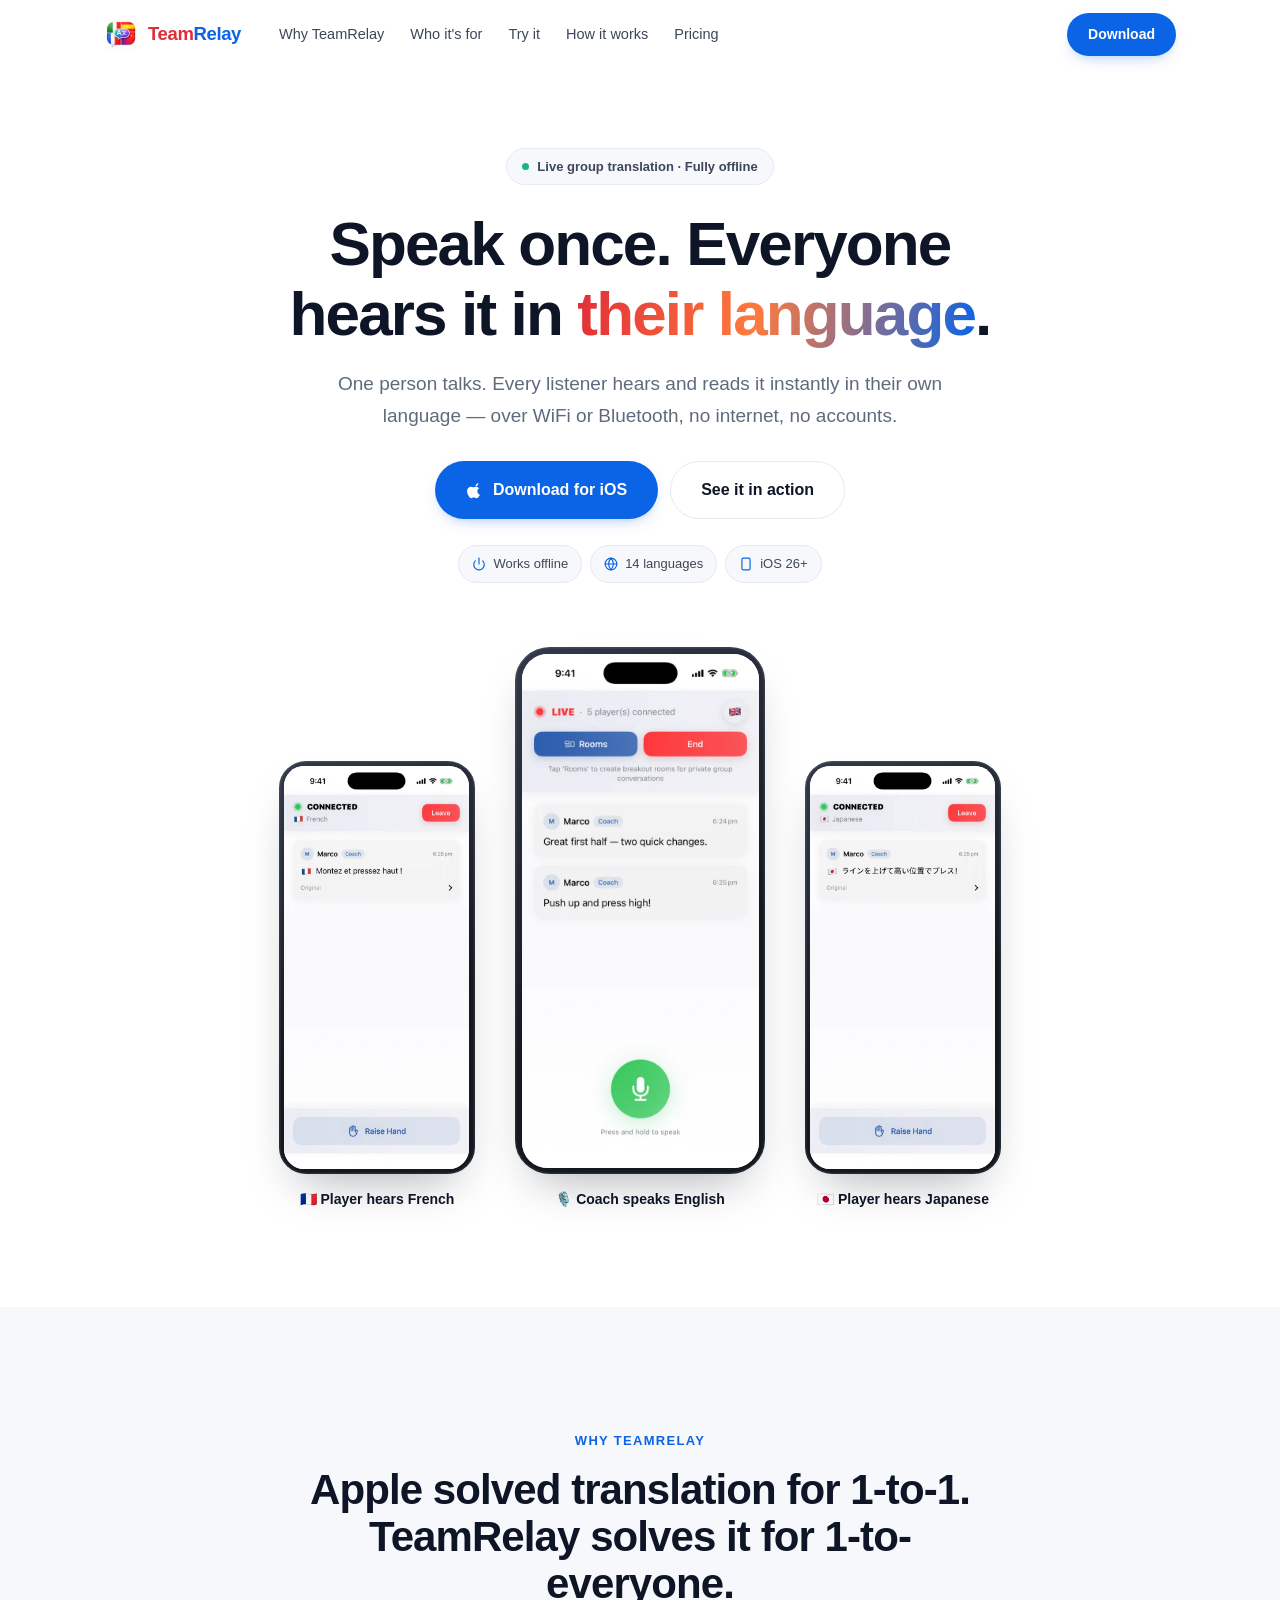
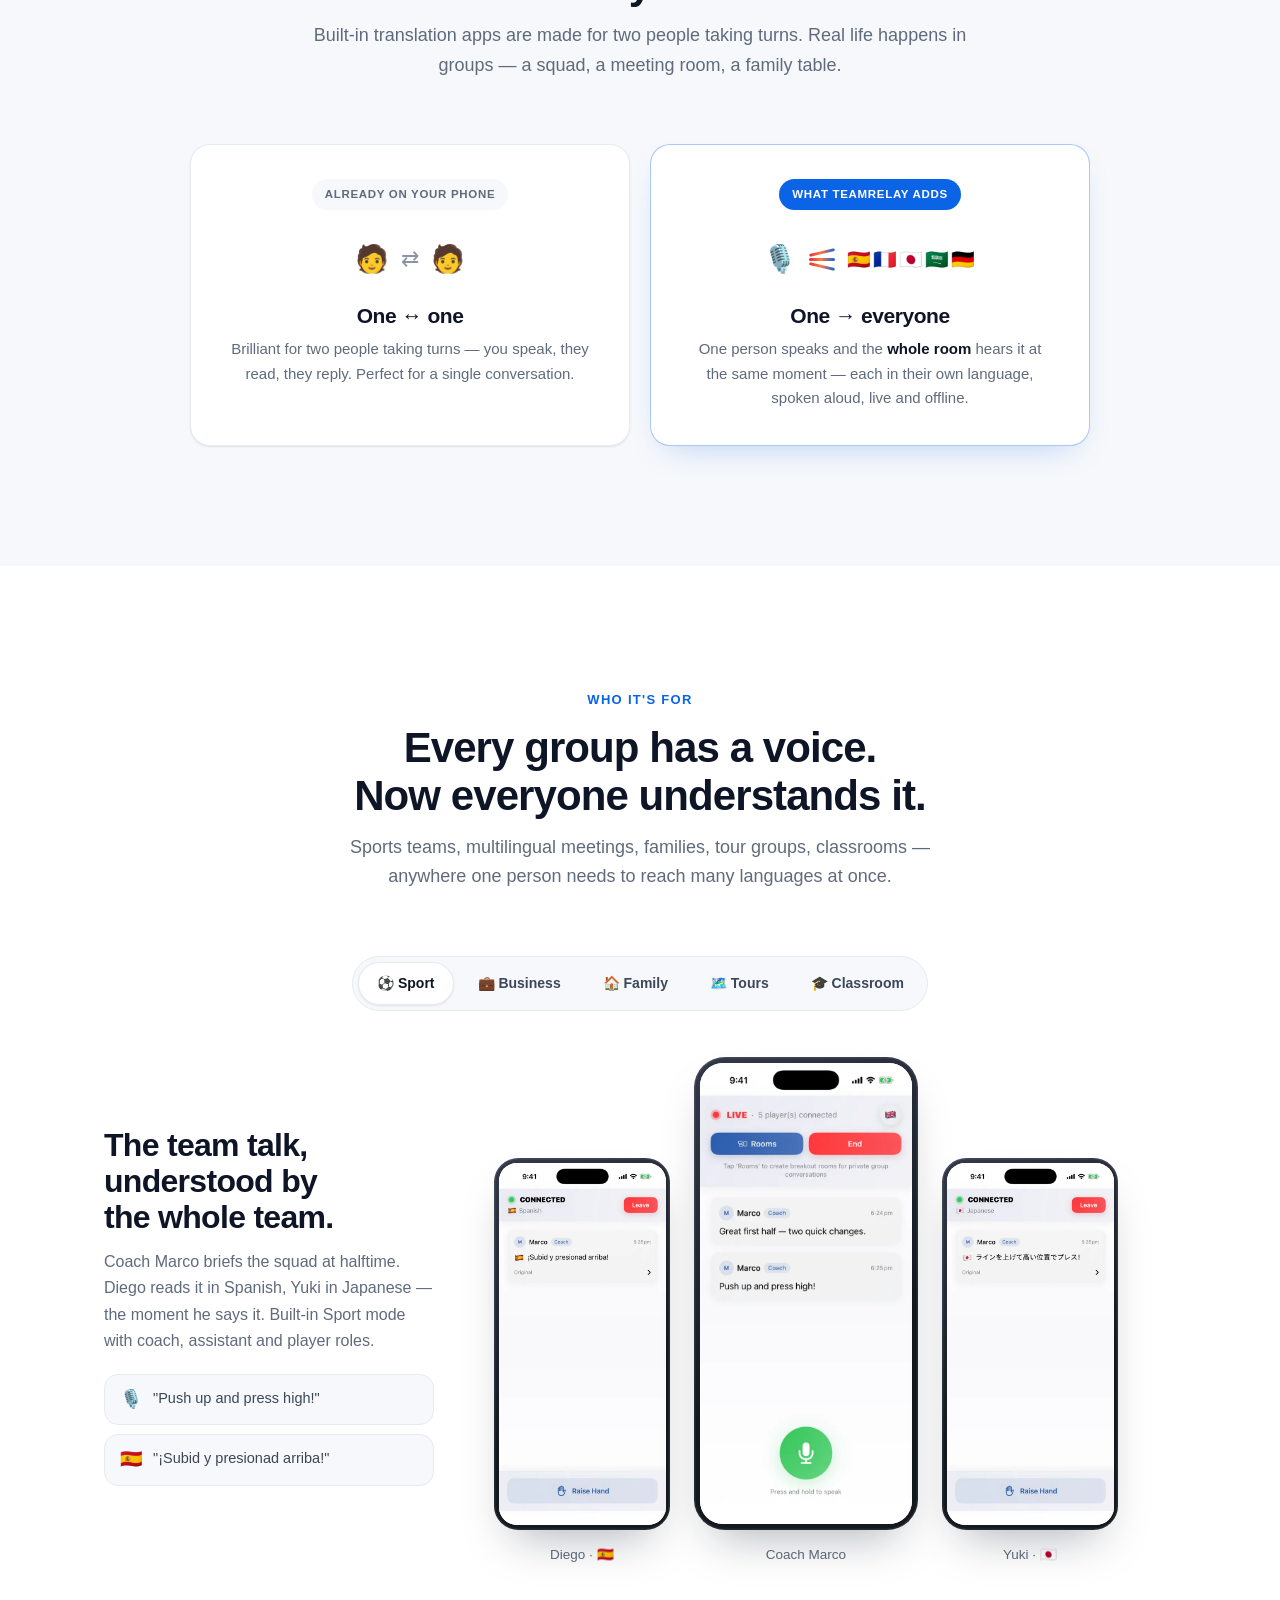
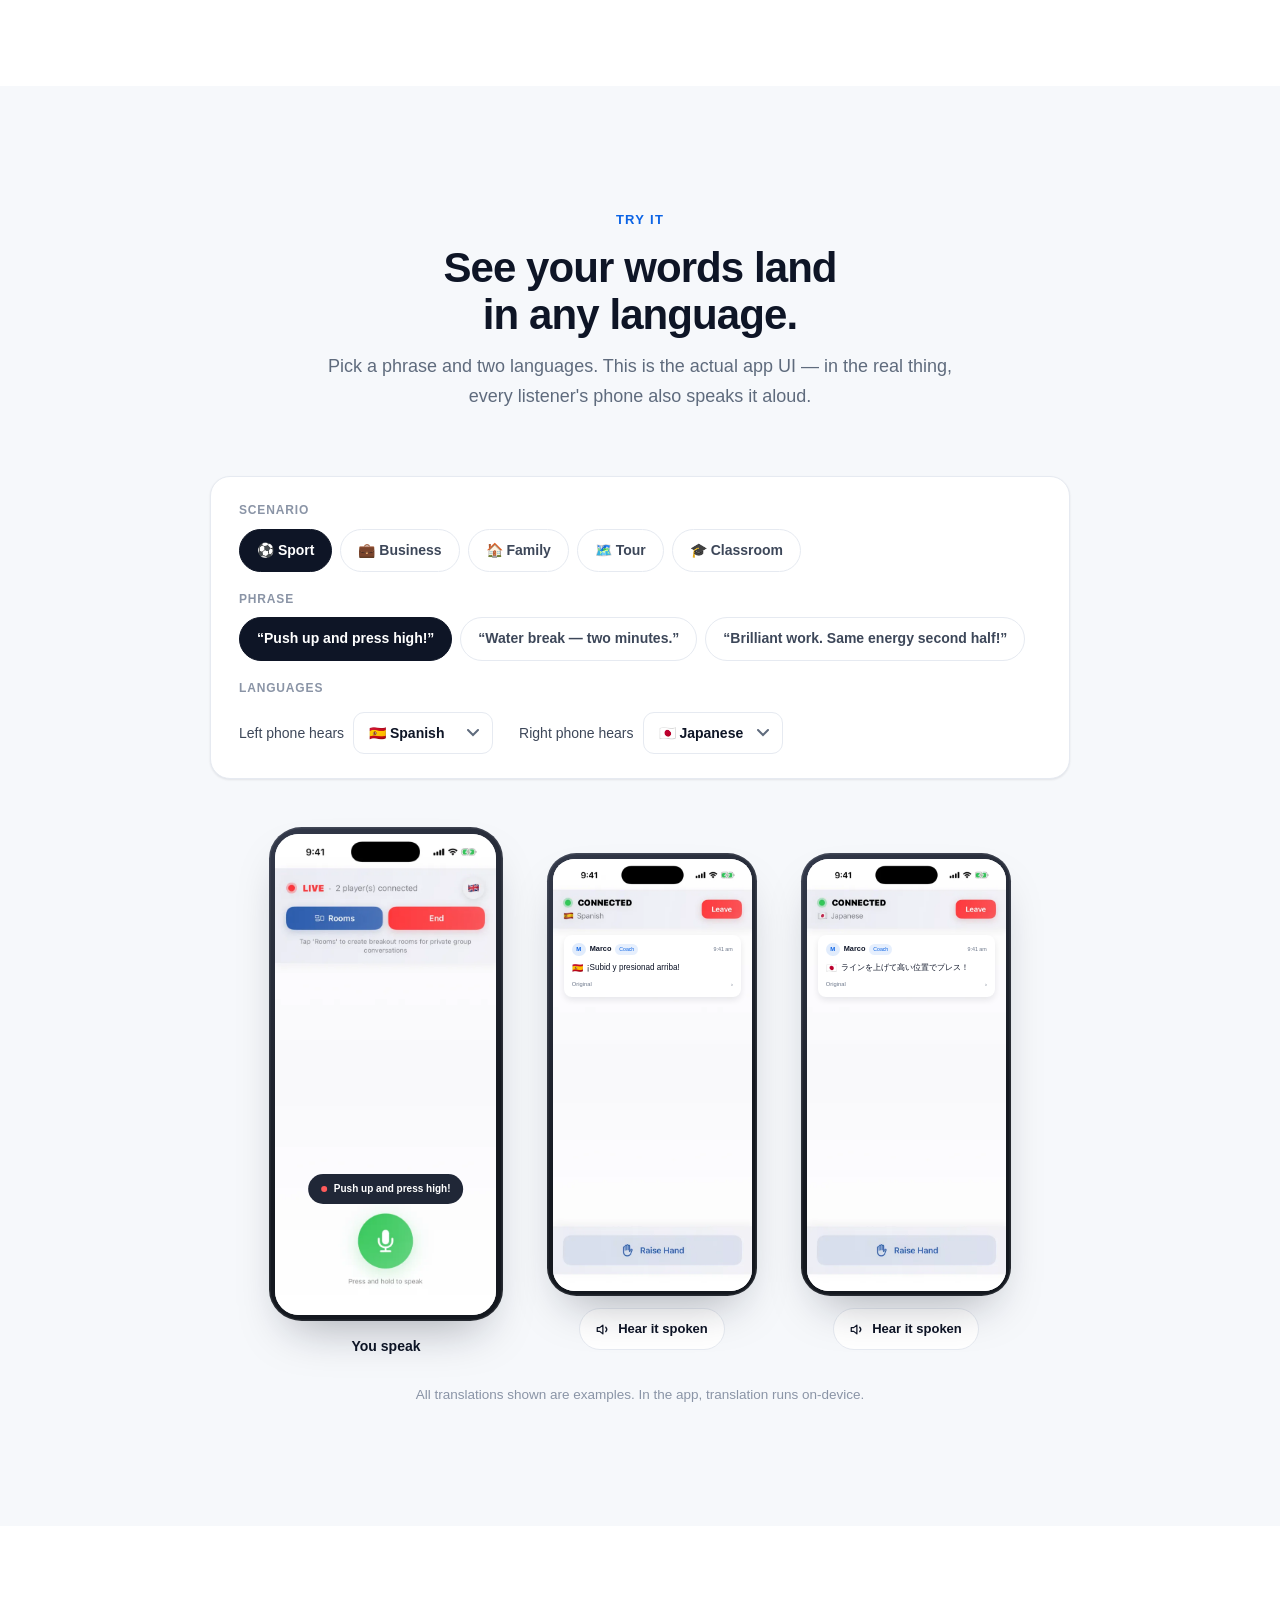
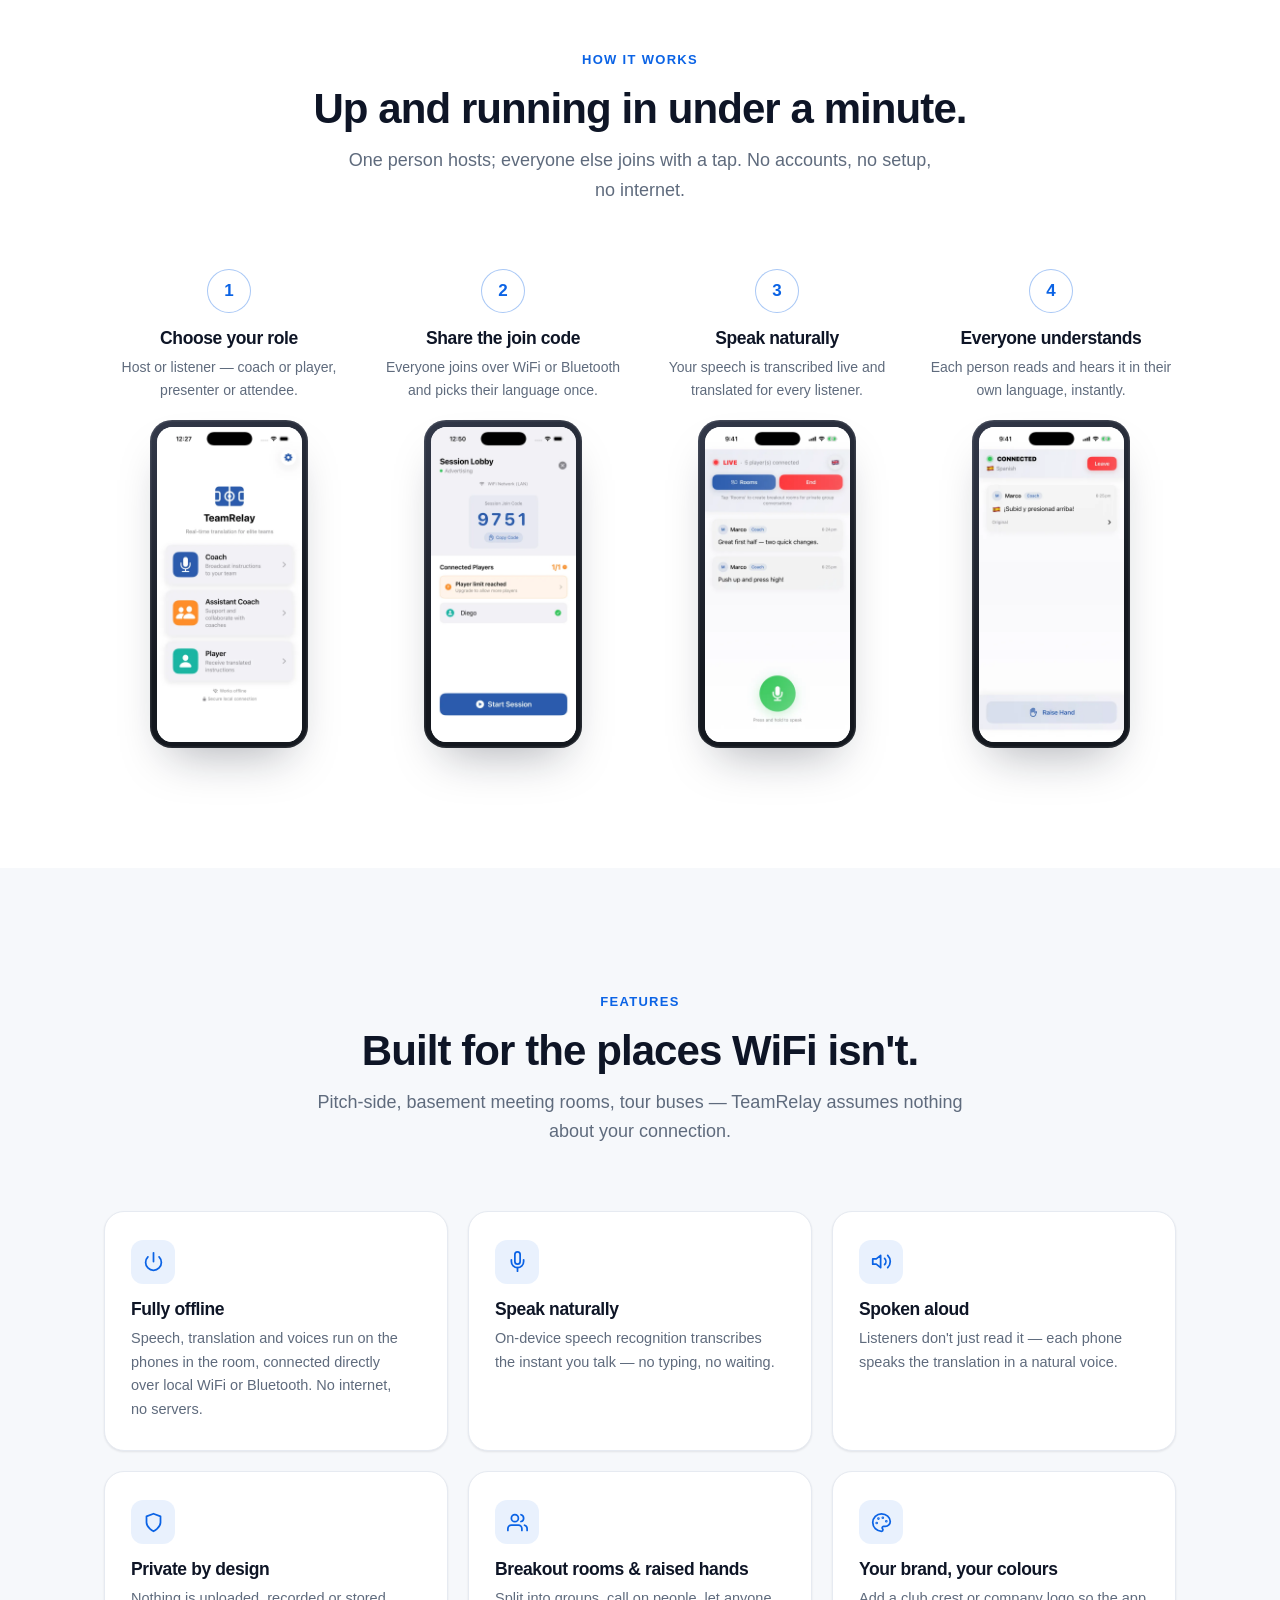
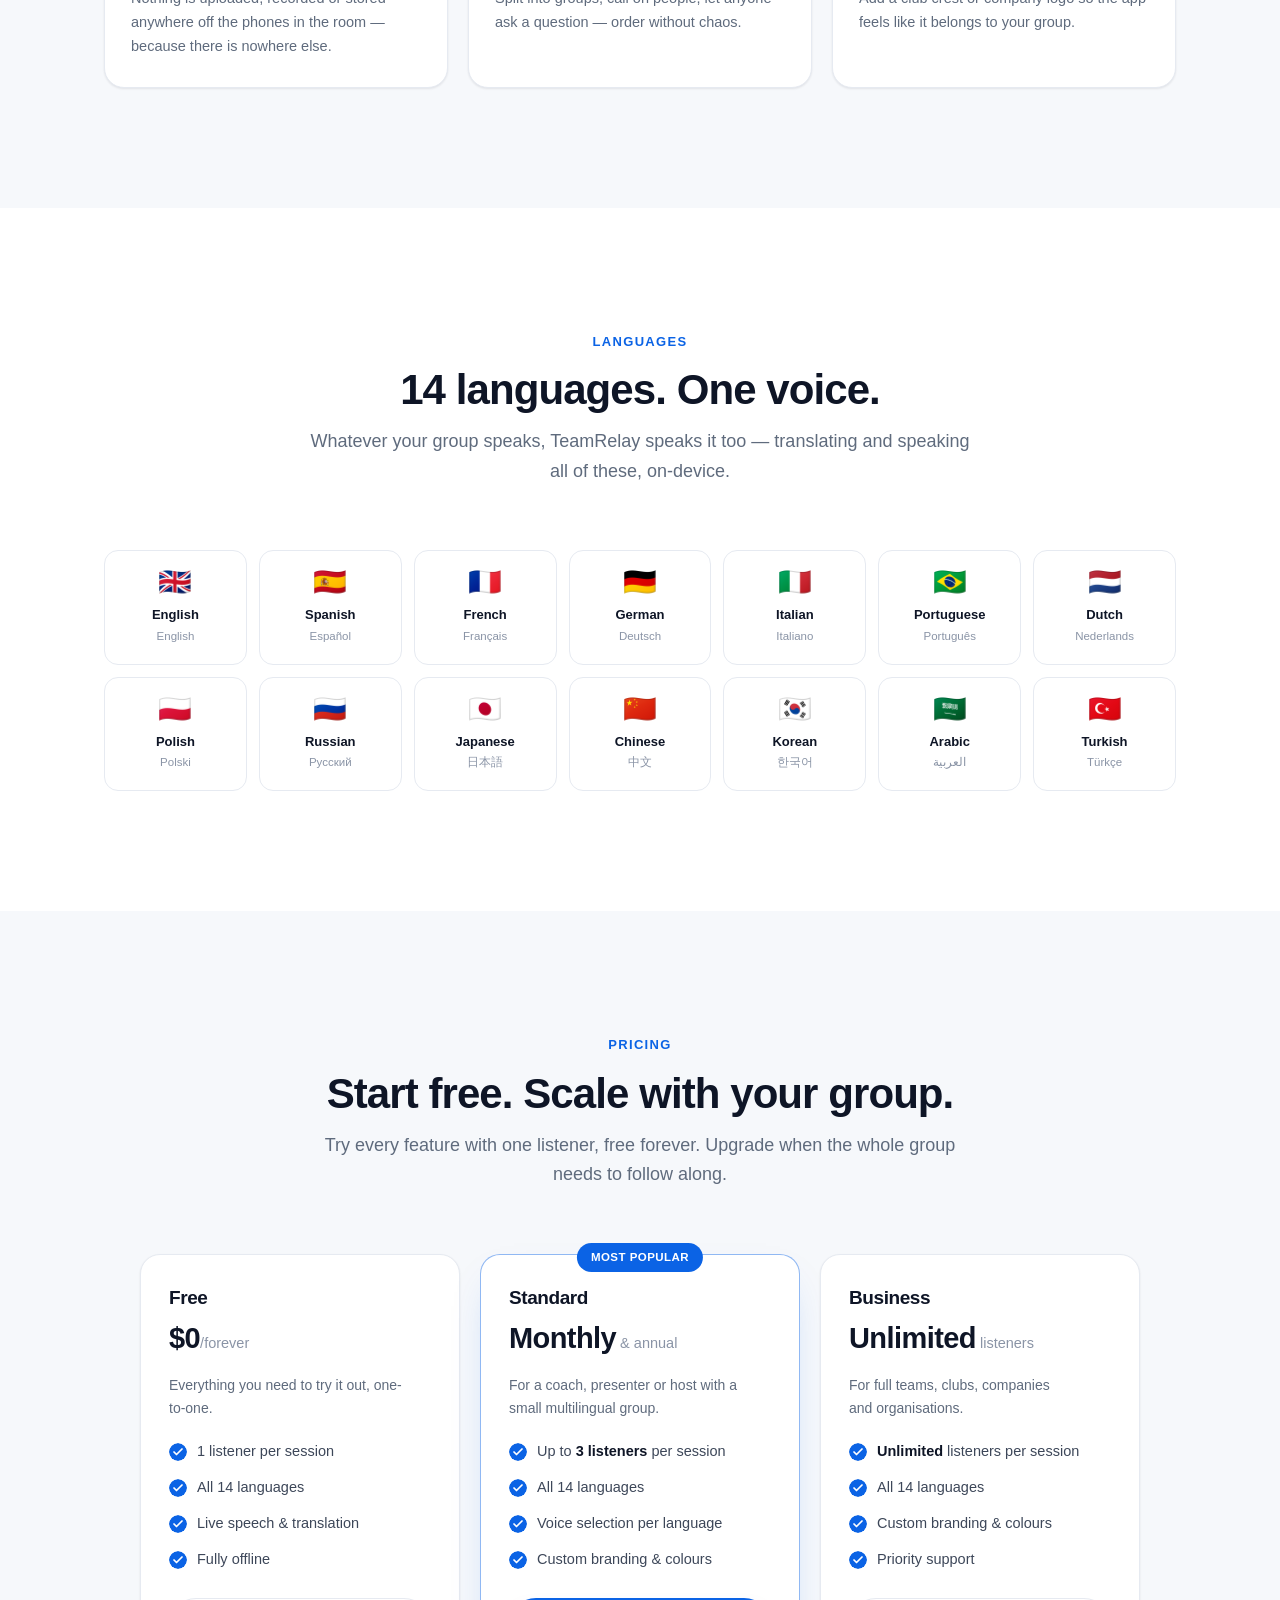
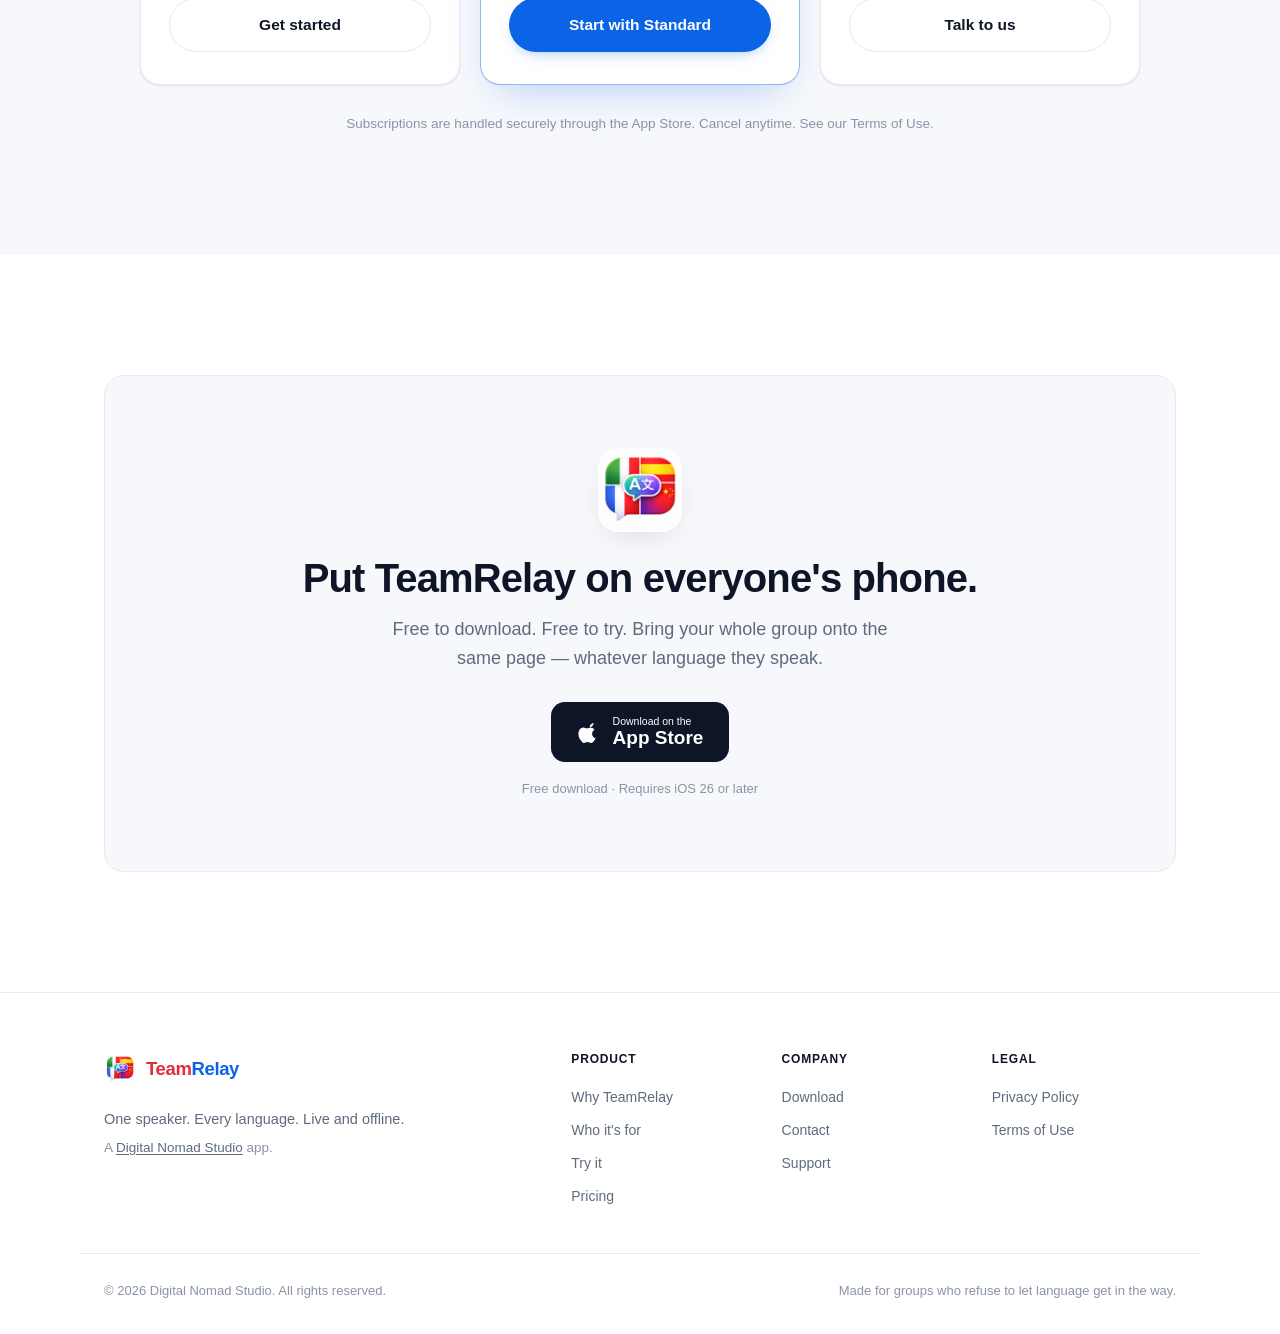
==== commit 68ffd7c8: "Localise for Australia: AU governing law + ACL consumer guarantees, AUD pricing Co-Authored-By: Clau" ====
--- a/index.html
+++ b/index.html
@@ -6,11 +6,11 @@
     <title>TeamRelay — Real-time group translation. One speaker, every language. Offline.</title>
     <meta name="description" content="TeamRelay translates one voice for a whole group in real time — 14 languages, fully offline over WiFi or Bluetooth. For teams, meetings, families, tours and classrooms. iOS.">
     <meta name="theme-color" content="#ffffff">
-    <link rel="canonical" href="https://digitalnomadstudio.io/teamrelay/">
+    <link rel="canonical" href="https://www.teamrelay.com.au/">
     <meta property="og:type" content="website">
     <meta property="og:title" content="TeamRelay — One speaker, every language. Live and offline.">
     <meta property="og:description" content="Apple solved translation for 1-to-1. TeamRelay solves it for 1-to-everyone. Real-time group translation in 14 languages — no internet required.">
-    <meta property="og:image" content="https://digitalnomadstudio.io/teamrelay/assets/og.png">
+    <meta property="og:image" content="https://www.teamrelay.com.au/assets/og.png">
     <meta name="twitter:card" content="summary_large_image">
     <link rel="icon" type="image/png" sizes="64x64" href="assets/teamrelay-icon-64.png">
     <link rel="apple-touch-icon" href="assets/teamrelay-icon-180.png">
@@ -25,7 +25,7 @@
         "operatingSystem": "iOS 26.0 or later",
         "applicationCategory": "UtilitiesApplication",
         "description": "Real-time group speech translation. One person speaks; everyone hears and reads it in their own language — fully offline over local WiFi or Bluetooth.",
-        "offers": { "@type": "Offer", "price": "0", "priceCurrency": "GBP" },
+        "offers": { "@type": "Offer", "price": "0", "priceCurrency": "AUD" },
         "featureList": "14 languages, offline LAN/Bluetooth translation, spoken playback, breakout rooms, Sport and Business modes",
         "publisher": { "@type": "Organization", "name": "Digital Nomad Studio", "email": "team@digitalnomadstudio.io" }
     }
@@ -627,7 +627,7 @@
             <div class="price-grid">
                 <article class="price-card reveal">
                     <h3>Free</h3>
-                    <p class="price-tag">£0<span>/forever</span></p>
+                    <p class="price-tag">$0<span>/forever</span></p>
                     <p class="price-blurb">Everything you need to try it out, one-to-one.</p>
                     <ul class="price-list">
                         <li>1 listener per session</li>
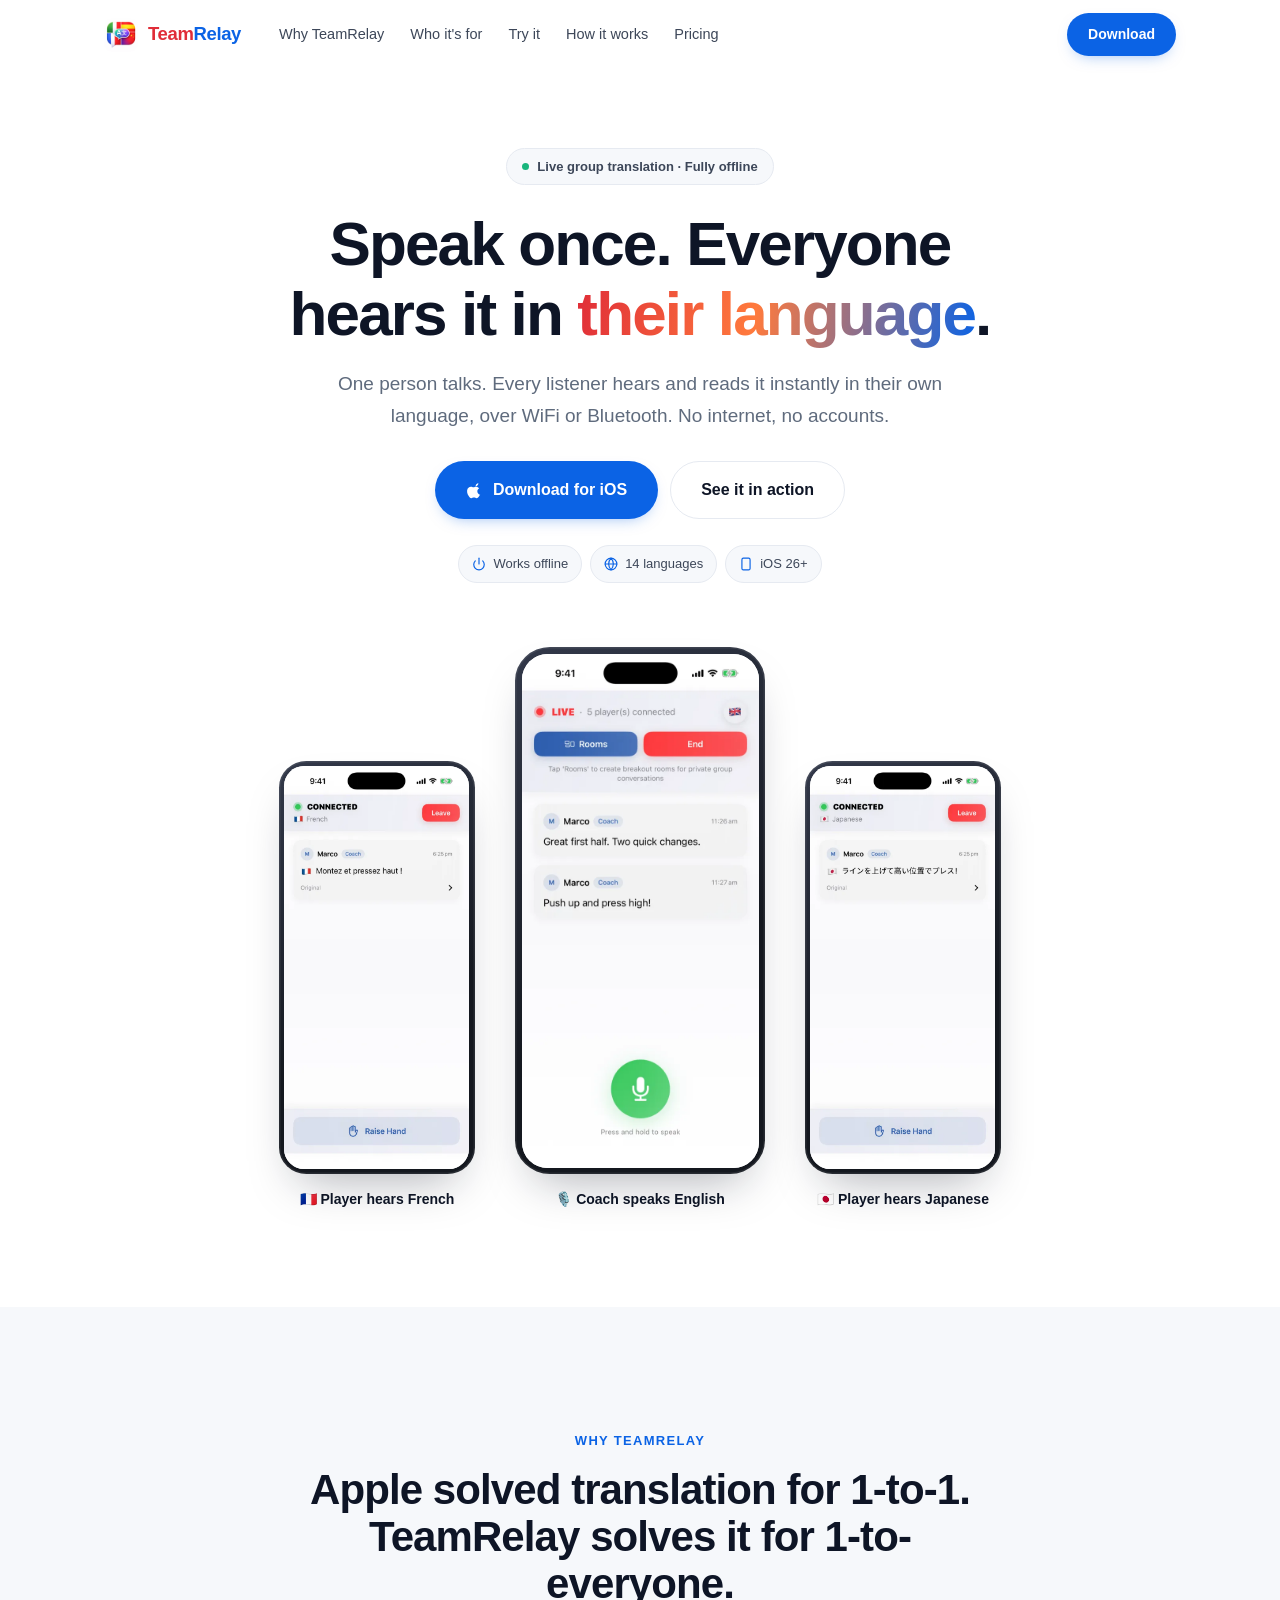
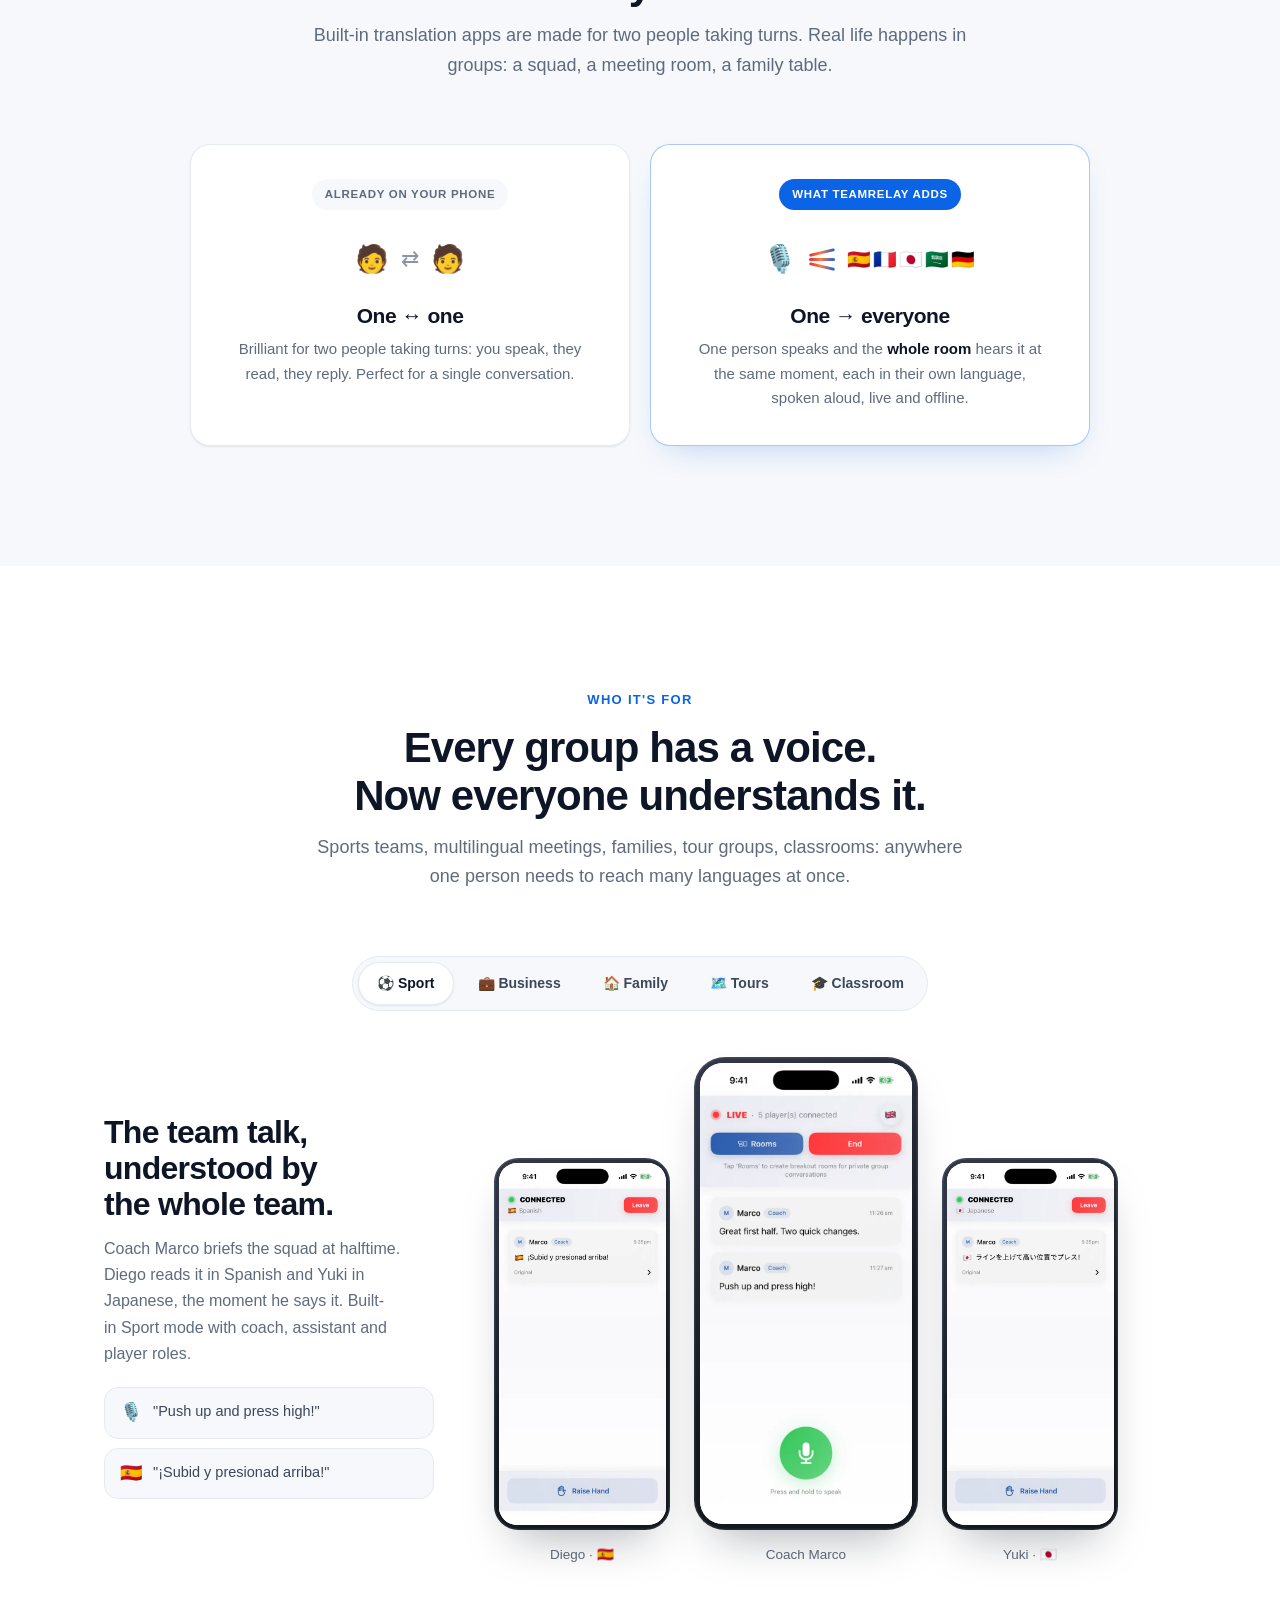
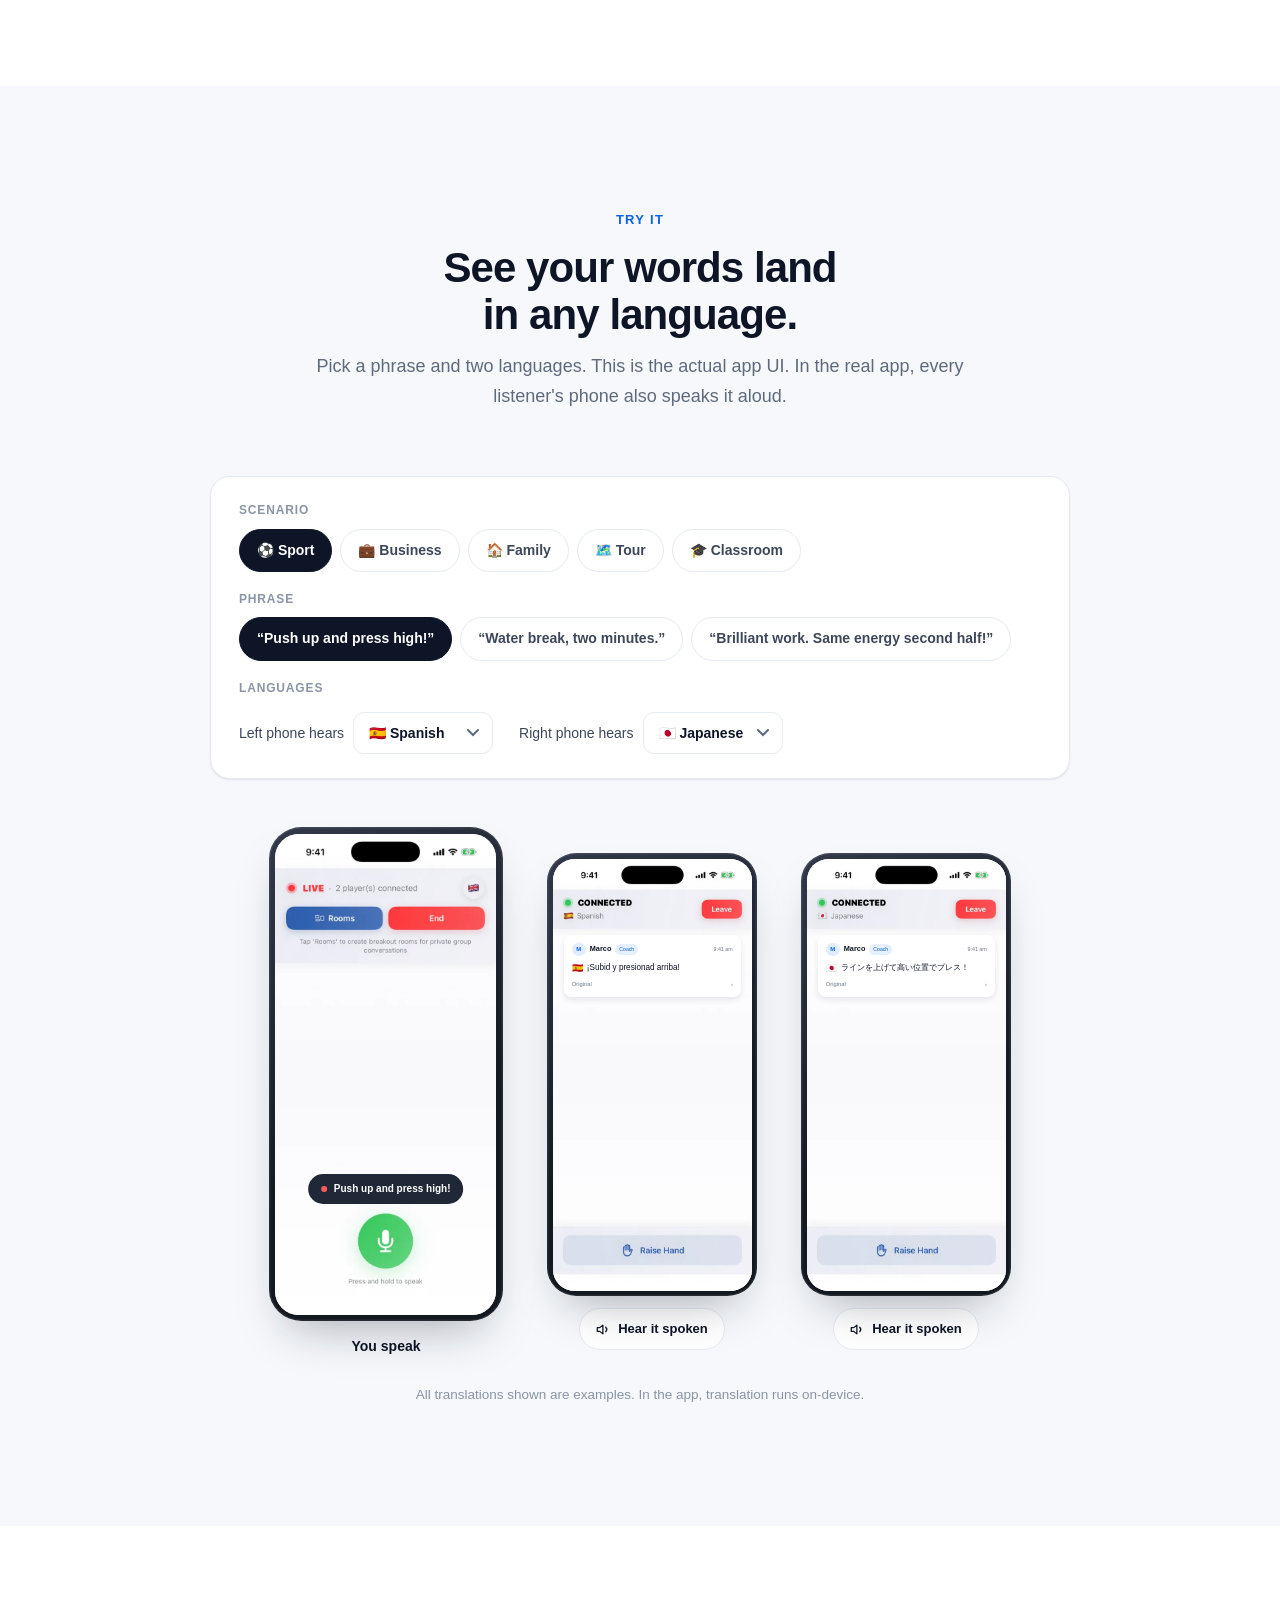
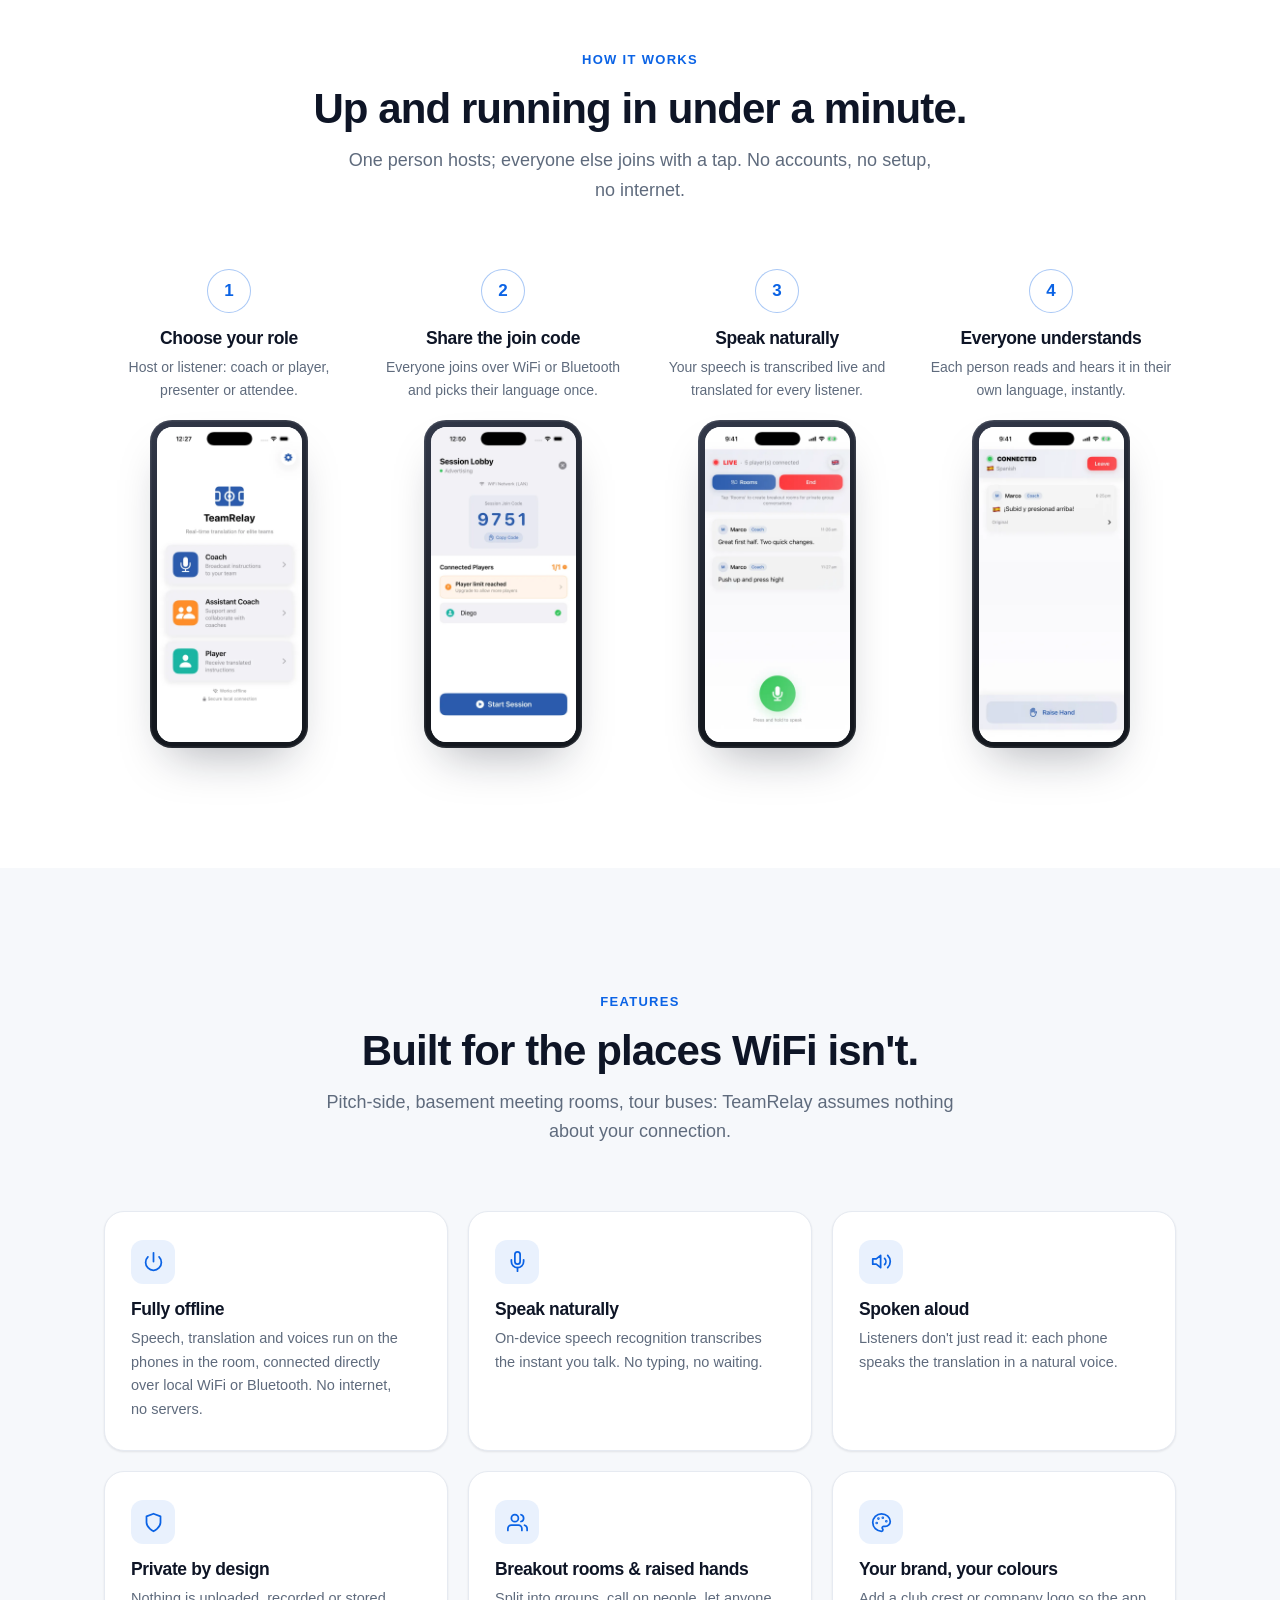
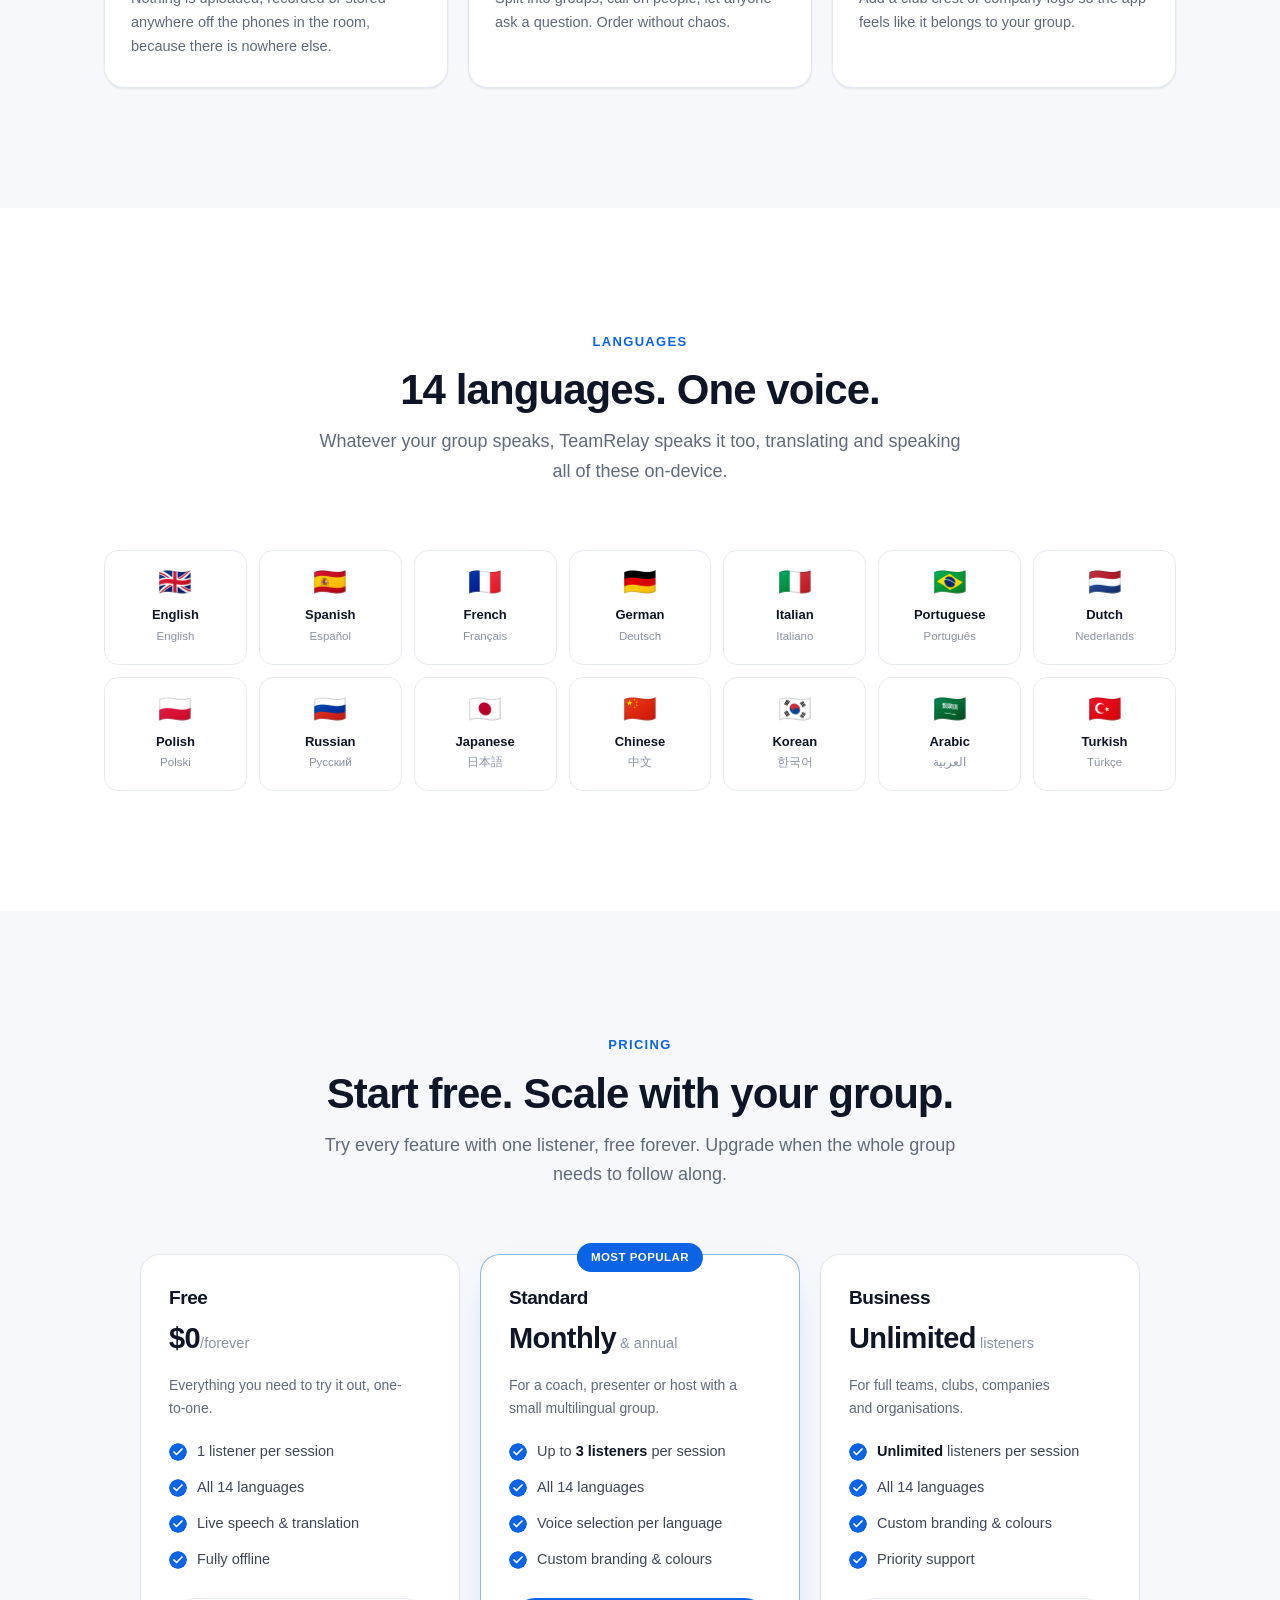
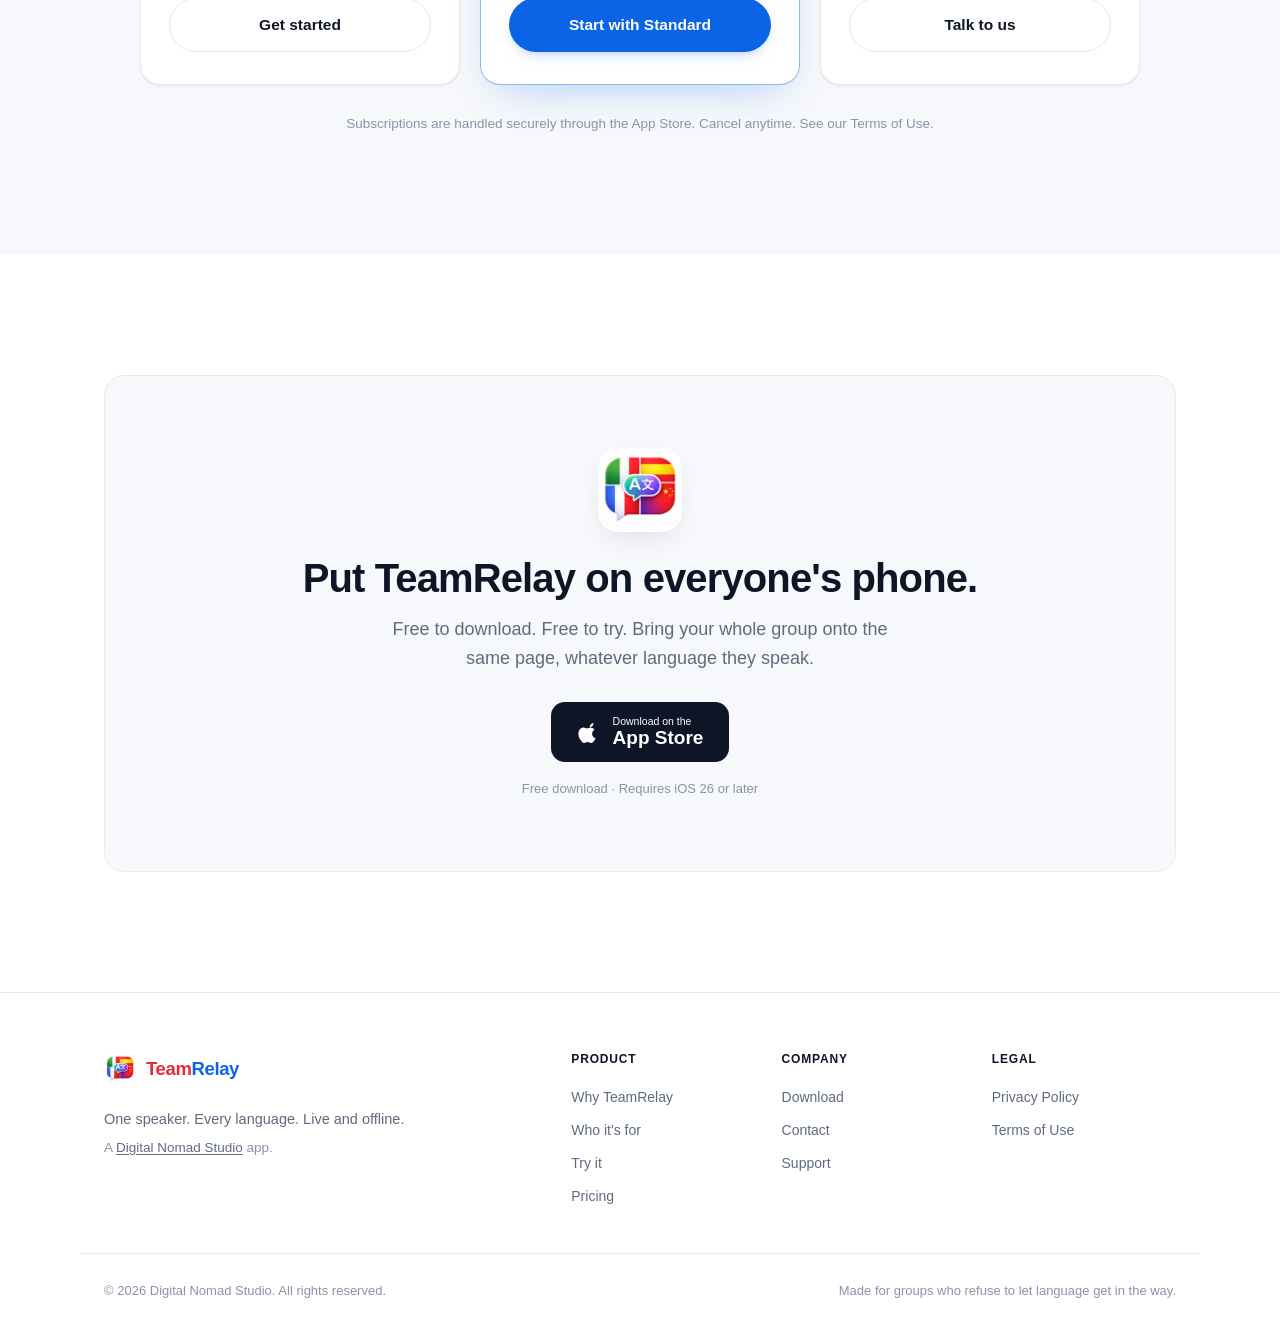
==== commit 16c64eb5: "Remove all em dashes from copy, legal pages, playground strings and screenshots Co-Authored-By: Clau" ====
--- a/index.html
+++ b/index.html
@@ -3,13 +3,13 @@
 <head>
     <meta charset="UTF-8">
     <meta name="viewport" content="width=device-width, initial-scale=1.0">
-    <title>TeamRelay — Real-time group translation. One speaker, every language. Offline.</title>
-    <meta name="description" content="TeamRelay translates one voice for a whole group in real time — 14 languages, fully offline over WiFi or Bluetooth. For teams, meetings, families, tours and classrooms. iOS.">
+    <title>TeamRelay: real-time group translation. One speaker, every language. Offline.</title>
+    <meta name="description" content="TeamRelay translates one voice for a whole group in real time: 14 languages, fully offline over WiFi or Bluetooth. For teams, meetings, families, tours and classrooms. iOS.">
     <meta name="theme-color" content="#ffffff">
     <link rel="canonical" href="https://www.teamrelay.com.au/">
     <meta property="og:type" content="website">
-    <meta property="og:title" content="TeamRelay — One speaker, every language. Live and offline.">
-    <meta property="og:description" content="Apple solved translation for 1-to-1. TeamRelay solves it for 1-to-everyone. Real-time group translation in 14 languages — no internet required.">
+    <meta property="og:title" content="TeamRelay: one speaker, every language. Live and offline.">
+    <meta property="og:description" content="Apple solved translation for 1-to-1. TeamRelay solves it for 1-to-everyone. Real-time group translation in 14 languages, no internet required.">
     <meta property="og:image" content="https://www.teamrelay.com.au/assets/og.png">
     <meta name="twitter:card" content="summary_large_image">
     <link rel="icon" type="image/png" sizes="64x64" href="assets/teamrelay-icon-64.png">
@@ -24,7 +24,7 @@
         "name": "TeamRelay",
         "operatingSystem": "iOS 26.0 or later",
         "applicationCategory": "UtilitiesApplication",
-        "description": "Real-time group speech translation. One person speaks; everyone hears and reads it in their own language — fully offline over local WiFi or Bluetooth.",
+        "description": "Real-time group speech translation. One person speaks; everyone hears and reads it in their own language, fully offline over local WiFi or Bluetooth.",
         "offers": { "@type": "Offer", "price": "0", "priceCurrency": "AUD" },
         "featureList": "14 languages, offline LAN/Bluetooth translation, spoken playback, breakout rooms, Sport and Business modes",
         "publisher": { "@type": "Organization", "name": "Digital Nomad Studio", "email": "team@digitalnomadstudio.io" }
@@ -69,7 +69,7 @@
     <header class="hero container" id="top">
         <span class="eyebrow"><span class="dot"></span> Live group translation · Fully offline</span>
         <h1 class="hero-title">Speak once. Everyone hears it in <span class="grad-text">their language</span>.</h1>
-        <p class="hero-sub">One person talks. Every listener hears and reads it instantly in their own language — over WiFi or Bluetooth, no internet, no accounts.</p>
+        <p class="hero-sub">One person talks. Every listener hears and reads it instantly in their own language, over WiFi or Bluetooth. No internet, no accounts.</p>
         <div class="hero-cta">
             <a href="#download" class="btn btn-primary btn-lg">
                 <svg viewBox="0 0 24 24" width="18" height="18" aria-hidden="true" fill="currentColor"><path d="M16.5 3c.1 1-.3 2-1 2.8-.7.8-1.7 1.4-2.7 1.3-.1-1 .4-2 1-2.7.7-.8 1.8-1.3 2.7-1.4zM19 17.3c-.5 1.1-.7 1.6-1.3 2.6-.9 1.4-2.1 3.1-3.6 3.1-1.3 0-1.7-.9-3.5-.9s-2.2.8-3.5.9c-1.5.1-2.6-1.5-3.5-2.9C1.4 17.4.7 13 2.3 10.1c.9-1.6 2.5-2.6 4.2-2.6 1.4 0 2.3.9 3.5.9 1.1 0 1.8-.9 3.5-.9 1.5 0 3 .8 4 2.2-3.5 1.9-2.9 6.9.5 8.6z"/></svg>
@@ -120,7 +120,7 @@
             <div class="section-head">
                 <span class="kicker">Why TeamRelay</span>
                 <h2 class="section-title" id="why-title">Apple solved translation for 1-to-1.<br>TeamRelay solves it for 1-to-everyone.</h2>
-                <p class="section-sub">Built-in translation apps are made for two people taking turns. Real life happens in groups — a squad, a meeting room, a family table.</p>
+                <p class="section-sub">Built-in translation apps are made for two people taking turns. Real life happens in groups: a squad, a meeting room, a family table.</p>
             </div>
             <div class="usp-cards">
                 <article class="usp-card reveal">
@@ -131,7 +131,7 @@
                         <span class="usp-node">🧑</span>
                     </div>
                     <h3>One ↔ one</h3>
-                    <p>Brilliant for two people taking turns — you speak, they read, they reply. Perfect for a single conversation.</p>
+                    <p>Brilliant for two people taking turns: you speak, they read, they reply. Perfect for a single conversation.</p>
                 </article>
                 <article class="usp-card usp-card-hero reveal">
                     <span class="usp-badge">What TeamRelay adds</span>
@@ -141,7 +141,7 @@
                         <span class="usp-flags">🇪🇸🇫🇷🇯🇵🇸🇦🇩🇪</span>
                     </div>
                     <h3>One → everyone</h3>
-                    <p>One person speaks and the <strong>whole room</strong> hears it at the same moment — each in their own language, spoken aloud, live and offline.</p>
+                    <p>One person speaks and the <strong>whole room</strong> hears it at the same moment, each in their own language, spoken aloud, live and offline.</p>
                 </article>
             </div>
         </div>
@@ -154,7 +154,7 @@
             <div class="section-head">
                 <span class="kicker">Who it's for</span>
                 <h2 class="section-title" id="worlds-title">Every group has a voice.<br>Now everyone understands it.</h2>
-                <p class="section-sub">Sports teams, multilingual meetings, families, tour groups, classrooms — anywhere one person needs to reach many languages at once.</p>
+                <p class="section-sub">Sports teams, multilingual meetings, families, tour groups, classrooms: anywhere one person needs to reach many languages at once.</p>
             </div>
 
             <div class="worlds-tabs" role="tablist" aria-label="Who it's for">
@@ -169,7 +169,7 @@
                 <article class="world-panel" id="panel-sport" role="tabpanel" aria-labelledby="tab-sport" data-world="sport">
                     <div class="wp-copy">
                         <h3>The team talk, understood by the whole team.</h3>
-                        <p class="wp-blurb">Coach Marco briefs the squad at halftime. Diego reads it in Spanish, Yuki in Japanese — the moment he says it. Built-in Sport mode with coach, assistant and player roles.</p>
+                        <p class="wp-blurb">Coach Marco briefs the squad at halftime. Diego reads it in Spanish and Yuki in Japanese, the moment he says it. Built-in Sport mode with coach, assistant and player roles.</p>
                         <p class="wp-quote"><span class="flag" aria-hidden="true">🎙️</span> "Push up and press high!"</p>
                         <p class="wp-quote"><span class="flag" aria-hidden="true">🇪🇸</span> <span lang="es">"¡Subid y presionad arriba!"</span></p>
                     </div>
@@ -207,9 +207,9 @@
                 <article class="world-panel" id="panel-business" role="tabpanel" aria-labelledby="tab-business" data-world="business">
                     <div class="wp-copy">
                         <h3>Brief the room, not just the fluent half.</h3>
-                        <p class="wp-blurb">Priya presents the quarter to a mixed team. Lukas follows in German, Mei in Chinese — nobody nods politely and misses the point. Business mode gives you presenter and attendee roles.</p>
-                        <p class="wp-quote"><span class="flag" aria-hidden="true">🎙️</span> "Q3 numbers are in — we beat target by twelve percent."</p>
-                        <p class="wp-quote"><span class="flag" aria-hidden="true">🇩🇪</span> <span lang="de">"Die Q3-Zahlen sind da — wir haben das Ziel um zwölf Prozent übertroffen."</span></p>
+                        <p class="wp-blurb">Priya presents the quarter to a mixed team. Lukas follows in German and Mei in Chinese, so nobody nods politely and misses the point. Business mode gives you presenter and attendee roles.</p>
+                        <p class="wp-quote"><span class="flag" aria-hidden="true">🎙️</span> "Q3 numbers are in. We beat target by twelve percent."</p>
+                        <p class="wp-quote"><span class="flag" aria-hidden="true">🇩🇪</span> <span lang="de">"Die Q3-Zahlen sind da. Wir haben das Ziel um zwölf Prozent übertroffen."</span></p>
                     </div>
                     <div class="wp-devices">
                         <figure class="wp-listener">
@@ -245,9 +245,9 @@
                 <article class="world-panel" id="panel-family" role="tabpanel" aria-labelledby="tab-family" data-world="family">
                     <div class="wp-copy">
                         <h3>Every generation at one table.</h3>
-                        <p class="wp-blurb">Nonna Lucia speaks Italian; the grandkids don't. She talks, they hear her — Emma in English, Mateo in Spanish. It works in any direction, so nobody just smiles along.</p>
-                        <p class="wp-quote"><span class="flag" aria-hidden="true">🇮🇹</span> <span lang="it">"La cena è pronta — venite a tavola!"</span></p>
-                        <p class="wp-quote"><span class="flag" aria-hidden="true">🇬🇧</span> "Dinner's ready — come to the table!"</p>
+                        <p class="wp-blurb">Nonna Lucia speaks Italian; the grandkids don't. She talks, and they hear her: Emma in English, Mateo in Spanish. It works in any direction, so nobody just smiles along.</p>
+                        <p class="wp-quote"><span class="flag" aria-hidden="true">🇮🇹</span> <span lang="it">"La cena è pronta, venite a tavola!"</span></p>
+                        <p class="wp-quote"><span class="flag" aria-hidden="true">🇬🇧</span> "Dinner's ready, come to the table!"</p>
                     </div>
                     <div class="wp-devices">
                         <figure class="wp-listener">
@@ -283,7 +283,7 @@
                 <article class="world-panel" id="panel-tour" role="tabpanel" aria-labelledby="tab-tour" data-world="tour">
                     <div class="wp-copy">
                         <h3>One guide, thirty travelers, no headsets.</h3>
-                        <p class="wp-blurb">Ana leads a walking tour. Chloé hears her in French, Min-jun in Korean — no radio kits to hand out, no shouting, no one left at the wrong fountain.</p>
+                        <p class="wp-blurb">Ana leads a walking tour. Chloé hears her in French and Min-jun in Korean. No radio kits, no shouting, no one left at the wrong fountain.</p>
                         <p class="wp-quote"><span class="flag" aria-hidden="true">🎙️</span> "We meet back at the fountain at six o'clock."</p>
                         <p class="wp-quote"><span class="flag" aria-hidden="true">🇰🇷</span> <span lang="ko">"여섯 시에 분수대 앞에서 다시 모입니다."</span></p>
                     </div>
@@ -321,7 +321,7 @@
                 <article class="world-panel" id="panel-classroom" role="tabpanel" aria-labelledby="tab-classroom" data-world="classroom">
                     <div class="wp-copy">
                         <h3>Teach once. Reach every student.</h3>
-                        <p class="wp-blurb">Ms. Rivera's class speaks three home languages. She teaches naturally; Amir follows in Arabic, Olek in Polish — and everyone sits the same quiz on Friday.</p>
+                        <p class="wp-blurb">Ms. Rivera's class speaks three home languages. She teaches naturally; Amir follows in Arabic, Olek in Polish, and everyone sits the same quiz on Friday.</p>
                         <p class="wp-quote"><span class="flag" aria-hidden="true">🎙️</span> "Open your books to page forty, please."</p>
                         <p class="wp-quote"><span class="flag" aria-hidden="true">🇵🇱</span> <span lang="pl">"Otwórzcie książki na stronie czterdziestej, proszę."</span></p>
                     </div>
@@ -365,7 +365,7 @@
             <div class="section-head">
                 <span class="kicker">Try it</span>
                 <h2 class="section-title" id="pg-title">See your words land in any language.</h2>
-                <p class="section-sub">Pick a phrase and two languages. This is the actual app UI — in the real thing, every listener's phone also speaks it aloud.</p>
+                <p class="section-sub">Pick a phrase and two languages. This is the actual app UI. In the real app, every listener's phone also speaks it aloud.</p>
             </div>
 
             <div class="pg-controls" id="pgControls">
@@ -501,7 +501,7 @@
                 <div class="step reveal">
                     <div class="step-num">1</div>
                     <h3>Choose your role</h3>
-                    <p>Host or listener — coach or player, presenter or attendee.</p>
+                    <p>Host or listener: coach or player, presenter or attendee.</p>
                     <div class="device"><div class="device-screen">
                         <picture>
                             <source type="image/webp" srcset="assets/screens/role.webp 600w" sizes="158px">
@@ -552,7 +552,7 @@
             <div class="section-head">
                 <span class="kicker">Features</span>
                 <h2 class="section-title" id="features-title">Built for the places WiFi isn't.</h2>
-                <p class="section-sub">Pitch-side, basement meeting rooms, tour buses — TeamRelay assumes nothing about your connection.</p>
+                <p class="section-sub">Pitch-side, basement meeting rooms, tour buses: TeamRelay assumes nothing about your connection.</p>
             </div>
             <div class="features-grid">
                 <article class="feature-card reveal">
@@ -563,22 +563,22 @@
                 <article class="feature-card reveal">
                     <div class="feature-icon"><svg viewBox="0 0 24 24" width="21" height="21" fill="none" stroke="currentColor" stroke-width="2" stroke-linecap="round" stroke-linejoin="round" aria-hidden="true"><path d="M12 1a3 3 0 0 0-3 3v8a3 3 0 0 0 6 0V4a3 3 0 0 0-3-3z"/><path d="M19 10v2a7 7 0 0 1-14 0v-2"/><line x1="12" y1="19" x2="12" y2="23"/></svg></div>
                     <h3>Speak naturally</h3>
-                    <p>On-device speech recognition transcribes the instant you talk — no typing, no waiting.</p>
+                    <p>On-device speech recognition transcribes the instant you talk. No typing, no waiting.</p>
                 </article>
                 <article class="feature-card reveal">
                     <div class="feature-icon"><svg viewBox="0 0 24 24" width="21" height="21" fill="none" stroke="currentColor" stroke-width="2" stroke-linecap="round" stroke-linejoin="round" aria-hidden="true"><polygon points="11 5 6 9 2 9 2 15 6 15 11 19 11 5"/><path d="M15.54 8.46a5 5 0 0 1 0 7.07"/><path d="M19.07 4.93a10 10 0 0 1 0 14.14"/></svg></div>
                     <h3>Spoken aloud</h3>
-                    <p>Listeners don't just read it — each phone speaks the translation in a natural voice.</p>
+                    <p>Listeners don't just read it: each phone speaks the translation in a natural voice.</p>
                 </article>
                 <article class="feature-card reveal">
                     <div class="feature-icon"><svg viewBox="0 0 24 24" width="21" height="21" fill="none" stroke="currentColor" stroke-width="2" stroke-linecap="round" stroke-linejoin="round" aria-hidden="true"><path d="M12 22s8-4 8-10V5l-8-3-8 3v7c0 6 8 10 8 10z"/></svg></div>
                     <h3>Private by design</h3>
-                    <p>Nothing is uploaded, recorded or stored anywhere off the phones in the room — because there is nowhere else.</p>
+                    <p>Nothing is uploaded, recorded or stored anywhere off the phones in the room, because there is nowhere else.</p>
                 </article>
                 <article class="feature-card reveal">
                     <div class="feature-icon"><svg viewBox="0 0 24 24" width="21" height="21" fill="none" stroke="currentColor" stroke-width="2" stroke-linecap="round" stroke-linejoin="round" aria-hidden="true"><path d="M17 21v-2a4 4 0 0 0-4-4H5a4 4 0 0 0-4 4v2"/><circle cx="9" cy="7" r="4"/><path d="M23 21v-2a4 4 0 0 0-3-3.87M16 3.13a4 4 0 0 1 0 7.75"/></svg></div>
                     <h3>Breakout rooms &amp; raised hands</h3>
-                    <p>Split into groups, call on people, let anyone ask a question — order without chaos.</p>
+                    <p>Split into groups, call on people, let anyone ask a question. Order without chaos.</p>
                 </article>
                 <article class="feature-card reveal">
                     <div class="feature-icon"><svg viewBox="0 0 24 24" width="21" height="21" fill="none" stroke="currentColor" stroke-width="2" stroke-linecap="round" stroke-linejoin="round" aria-hidden="true"><circle cx="13.5" cy="6.5" r=".5" fill="currentColor"/><circle cx="17.5" cy="10.5" r=".5" fill="currentColor"/><circle cx="8.5" cy="7.5" r=".5" fill="currentColor"/><circle cx="6.5" cy="12.5" r=".5" fill="currentColor"/><path d="M12 2C6.5 2 2 6.5 2 12s4.5 10 10 10c.926 0 1.648-.746 1.648-1.688 0-.437-.18-.835-.437-1.125-.29-.289-.438-.652-.438-1.125a1.64 1.64 0 0 1 1.668-1.668h1.996c3.051 0 5.563-2.512 5.563-5.563C21.996 6.012 17.5 2 12 2z"/></svg></div>
@@ -595,7 +595,7 @@
             <div class="section-head">
                 <span class="kicker">Languages</span>
                 <h2 class="section-title" id="languages-title">14 languages. One voice.</h2>
-                <p class="section-sub">Whatever your group speaks, TeamRelay speaks it too — translating and speaking all of these, on-device.</p>
+                <p class="section-sub">Whatever your group speaks, TeamRelay speaks it too, translating and speaking all of these on-device.</p>
             </div>
             <div class="lang-grid">
                 <div class="lang-card"><div class="flag" aria-hidden="true">🇬🇧</div><div class="l-name">English</div><div class="l-native">English</div></div>
@@ -673,7 +673,7 @@
             <div class="download-card reveal">
                 <img src="assets/teamrelay-icon-180.png" alt="TeamRelay app icon" class="download-icon" width="84" height="84" loading="lazy">
                 <h2 id="download-title">Put TeamRelay on everyone's phone.</h2>
-                <p>Free to download. Free to try. Bring your whole group onto the same page — whatever language they speak.</p>
+                <p>Free to download. Free to try. Bring your whole group onto the same page, whatever language they speak.</p>
                 <!-- Replace href with the App Store URL once the app is live -->
                 <a href="#" class="appstore-btn" aria-label="Download on the App Store">
                     <svg viewBox="0 0 24 24" width="24" height="24" fill="currentColor" aria-hidden="true"><path d="M16.5 3c.1 1-.3 2-1 2.8-.7.8-1.7 1.4-2.7 1.3-.1-1 .4-2 1-2.7.7-.8 1.8-1.3 2.7-1.4zM19 17.3c-.5 1.1-.7 1.6-1.3 2.6-.9 1.4-2.1 3.1-3.6 3.1-1.3 0-1.7-.9-3.5-.9s-2.2.8-3.5.9c-1.5.1-2.6-1.5-3.5-2.9C1.4 17.4.7 13 2.3 10.1c.9-1.6 2.5-2.6 4.2-2.6 1.4 0 2.3.9 3.5.9 1.1 0 1.8-.9 3.5-.9 1.5 0 3 .8 4 2.2-3.5 1.9-2.9 6.9.5 8.6z"/></svg>
--- a/styles.css
+++ b/styles.css
@@ -1,5 +1,5 @@
 /* ==========================================================================
-   TeamRelay — marketing site (light, professional)
+   TeamRelay: marketing site (light, professional)
    No frameworks, no webfonts, no animation libraries. Content is fully
    readable with JavaScript disabled; reveals are a progressive enhancement.
    ========================================================================== */
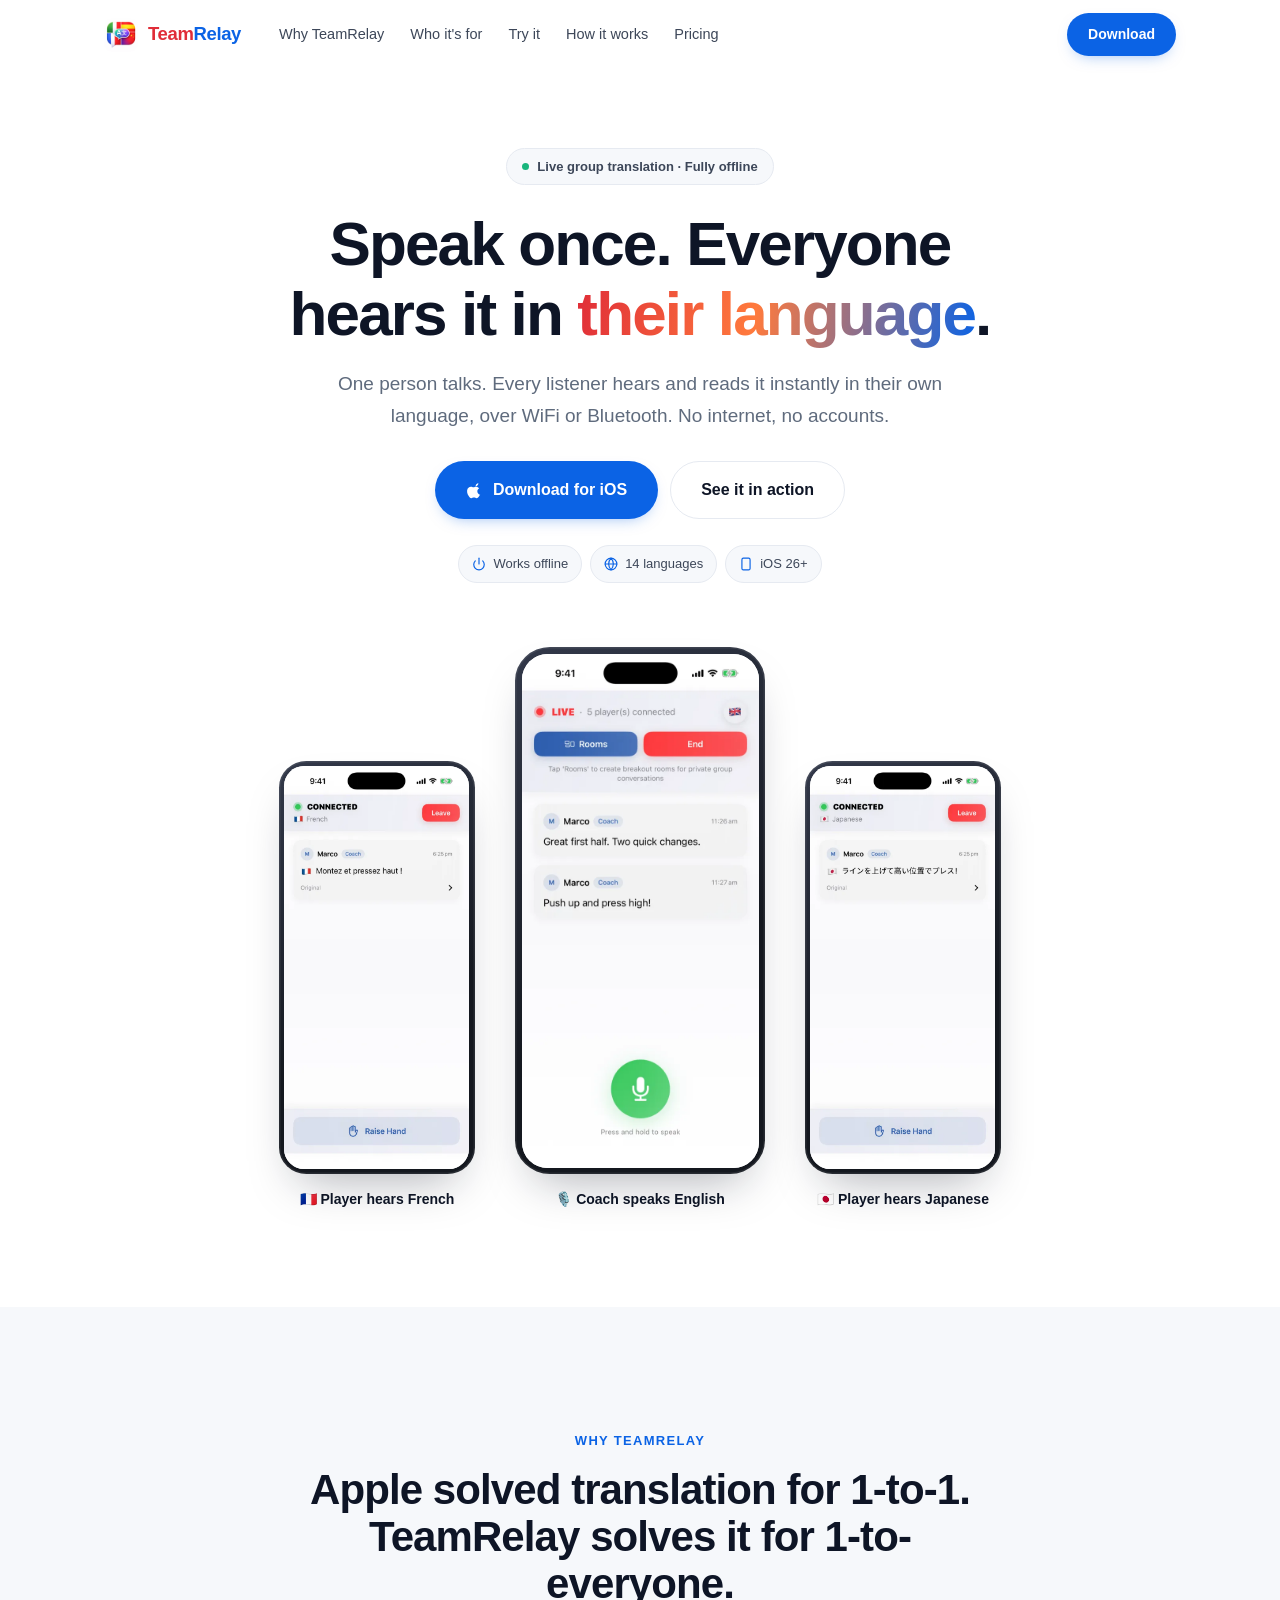
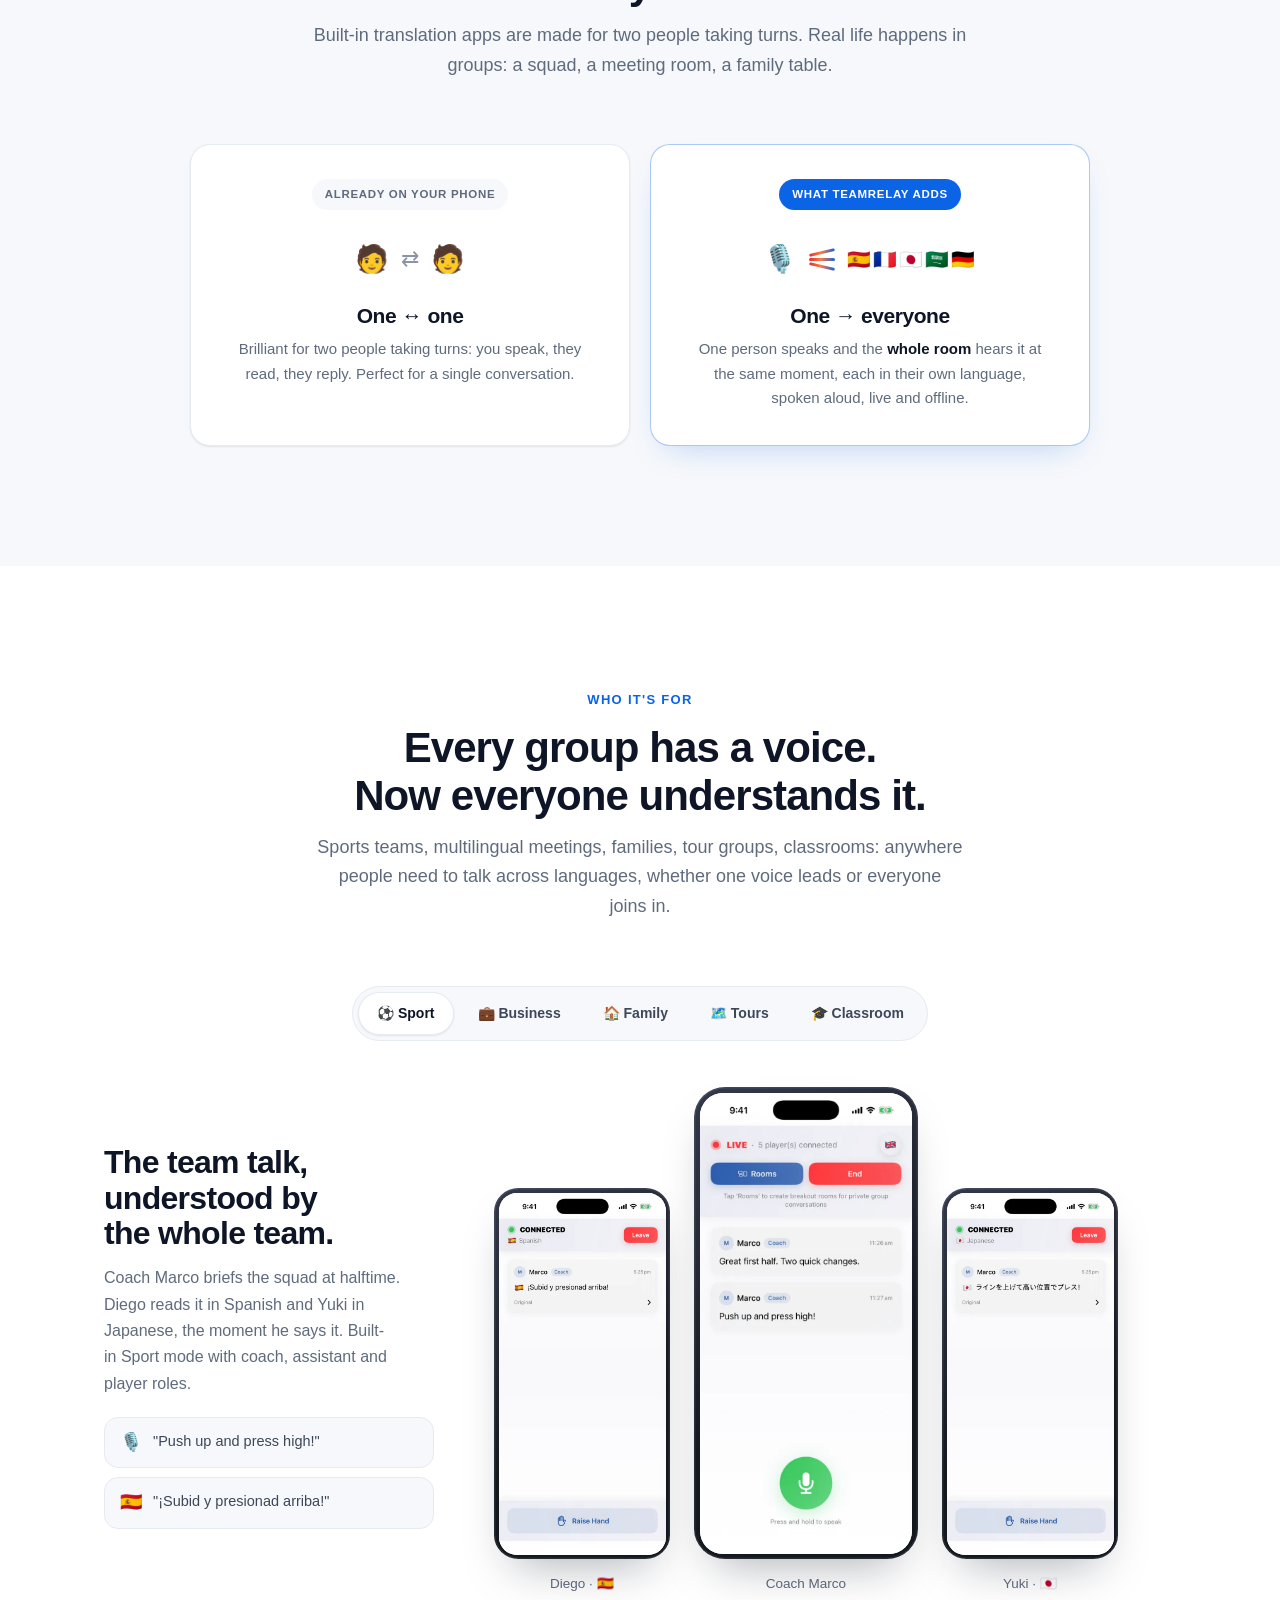
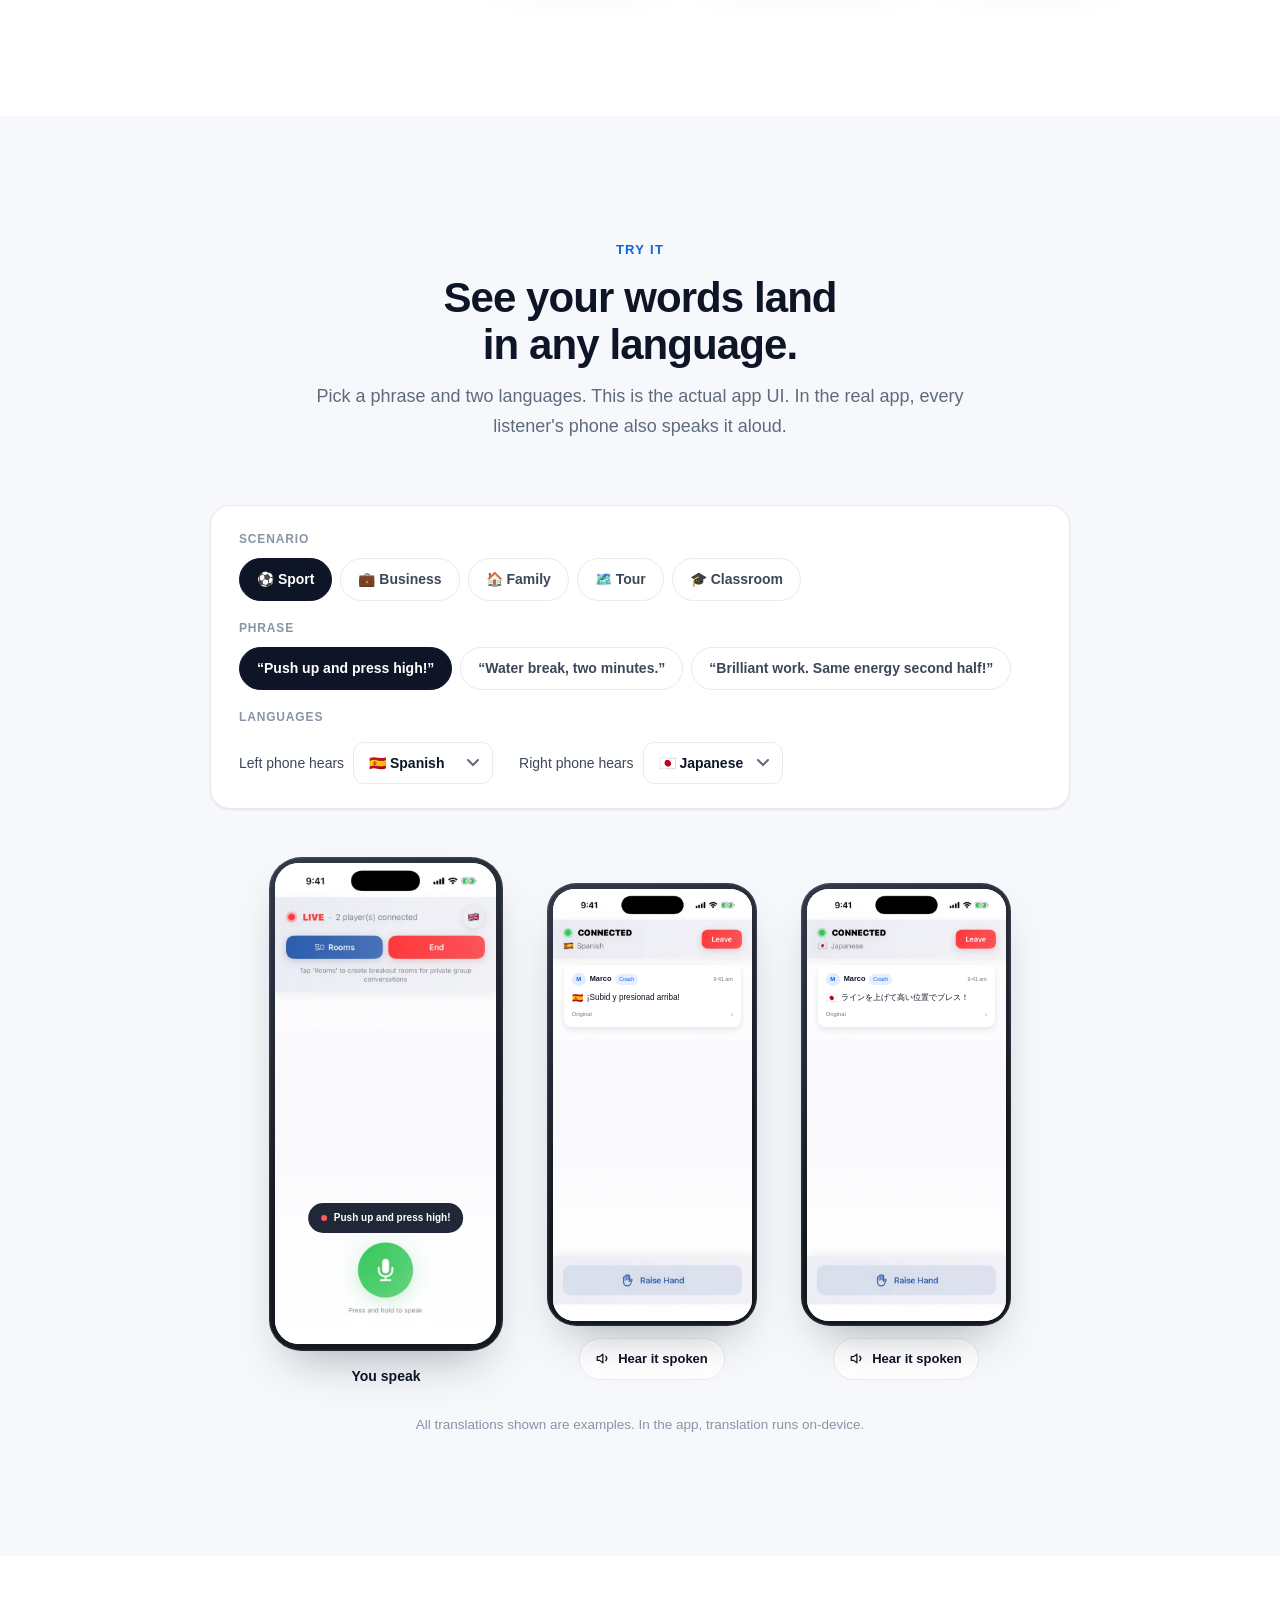
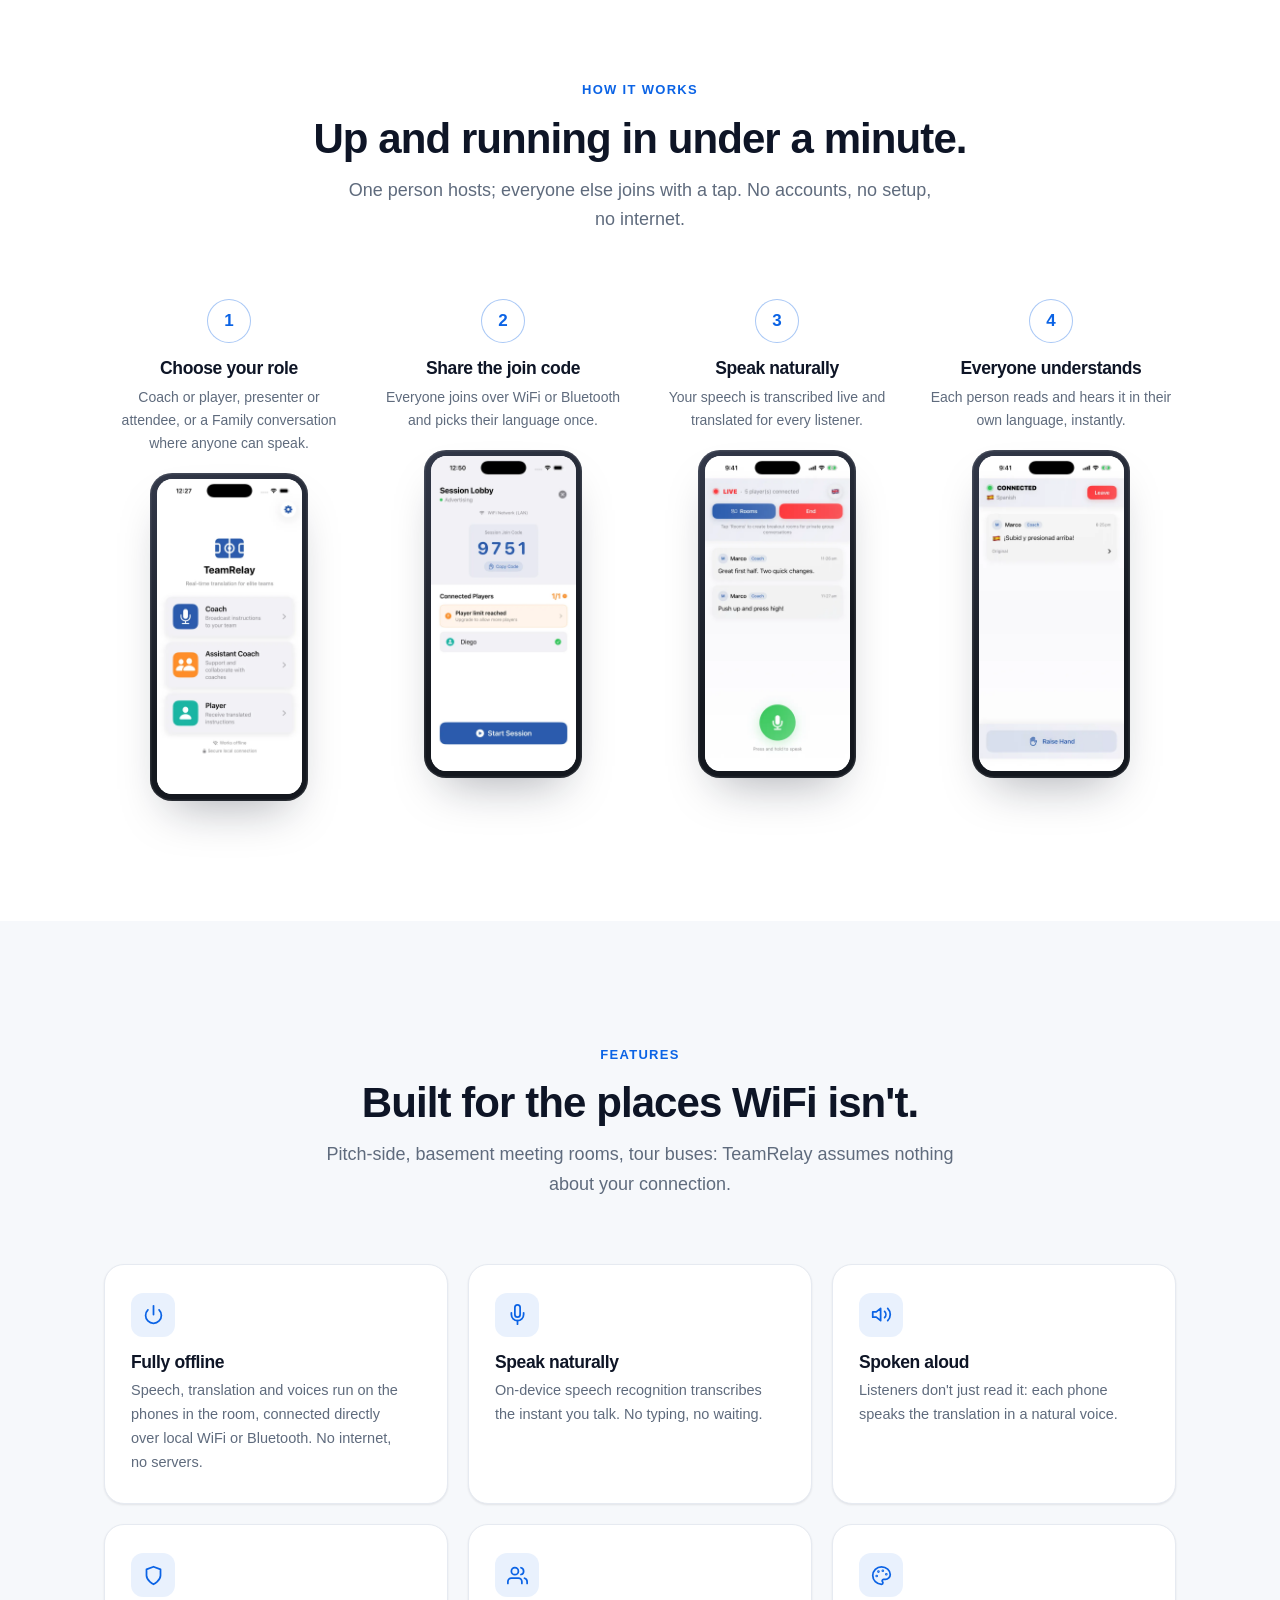
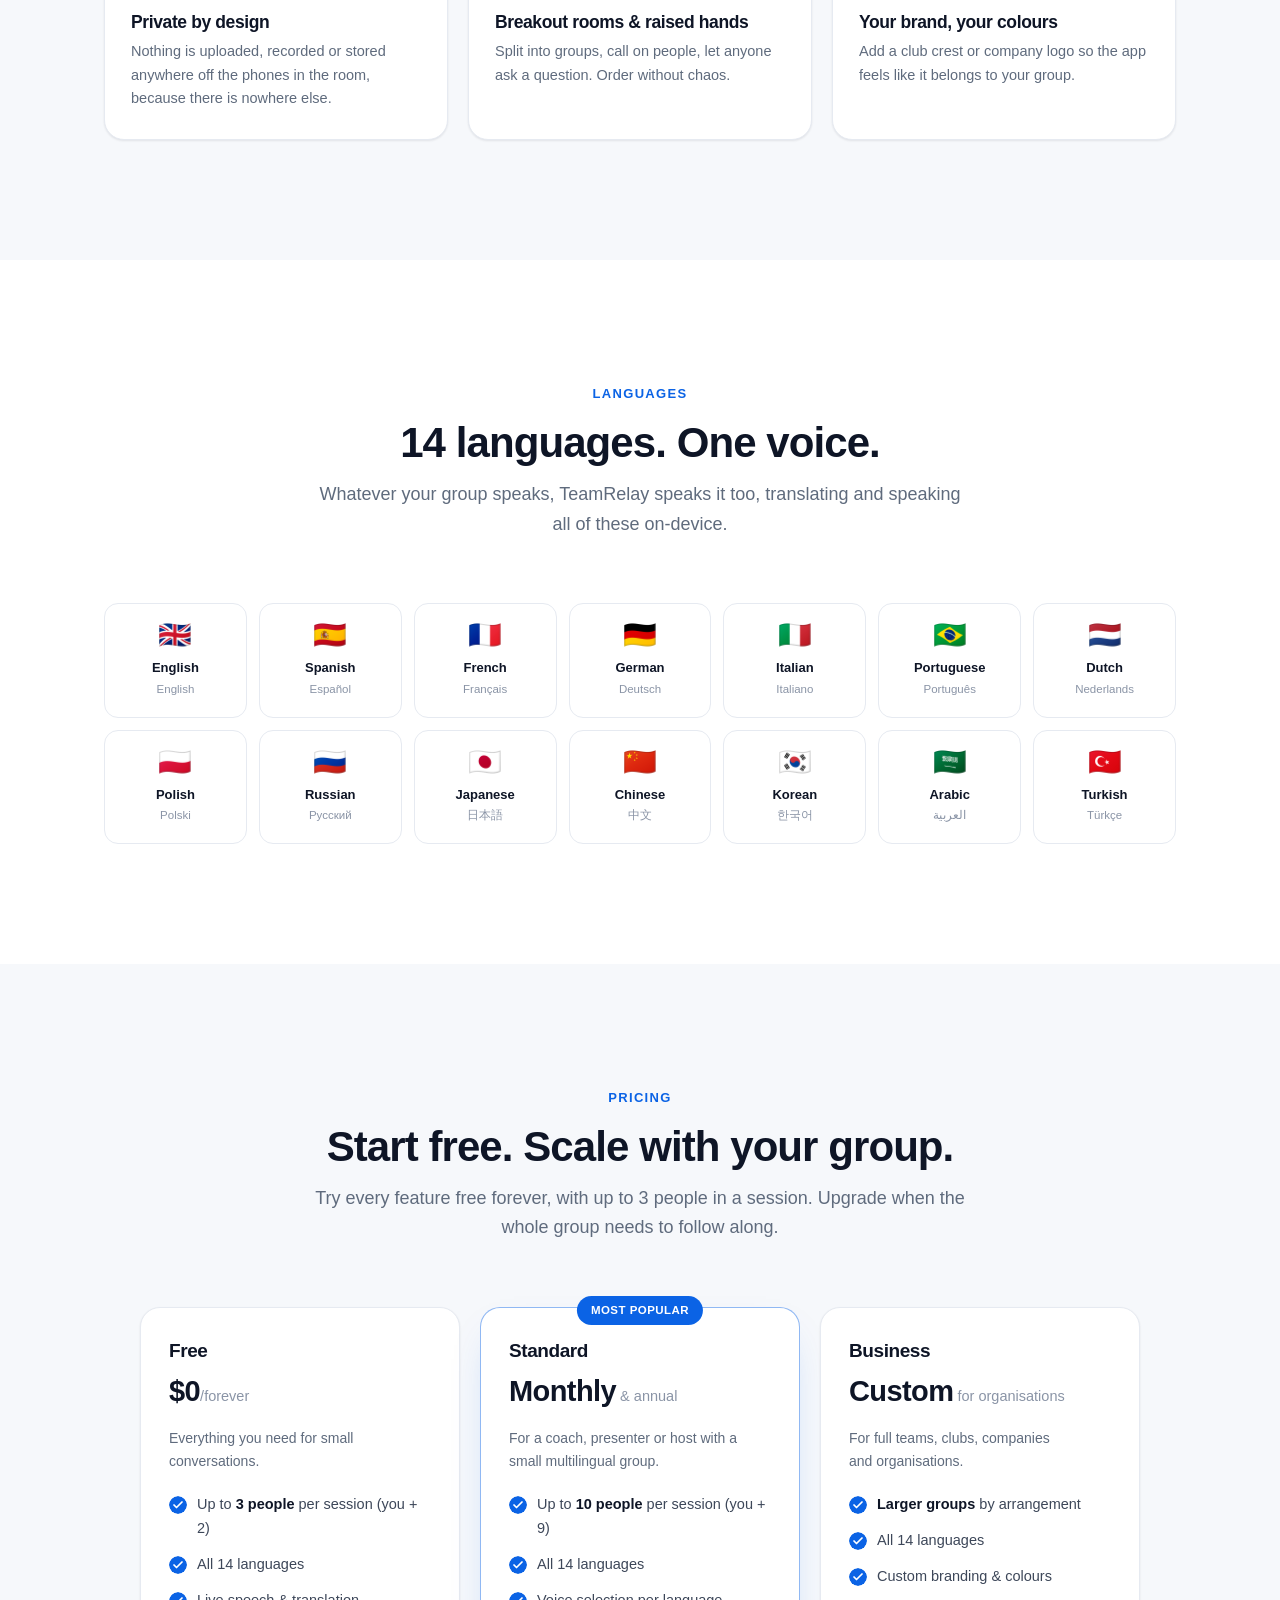
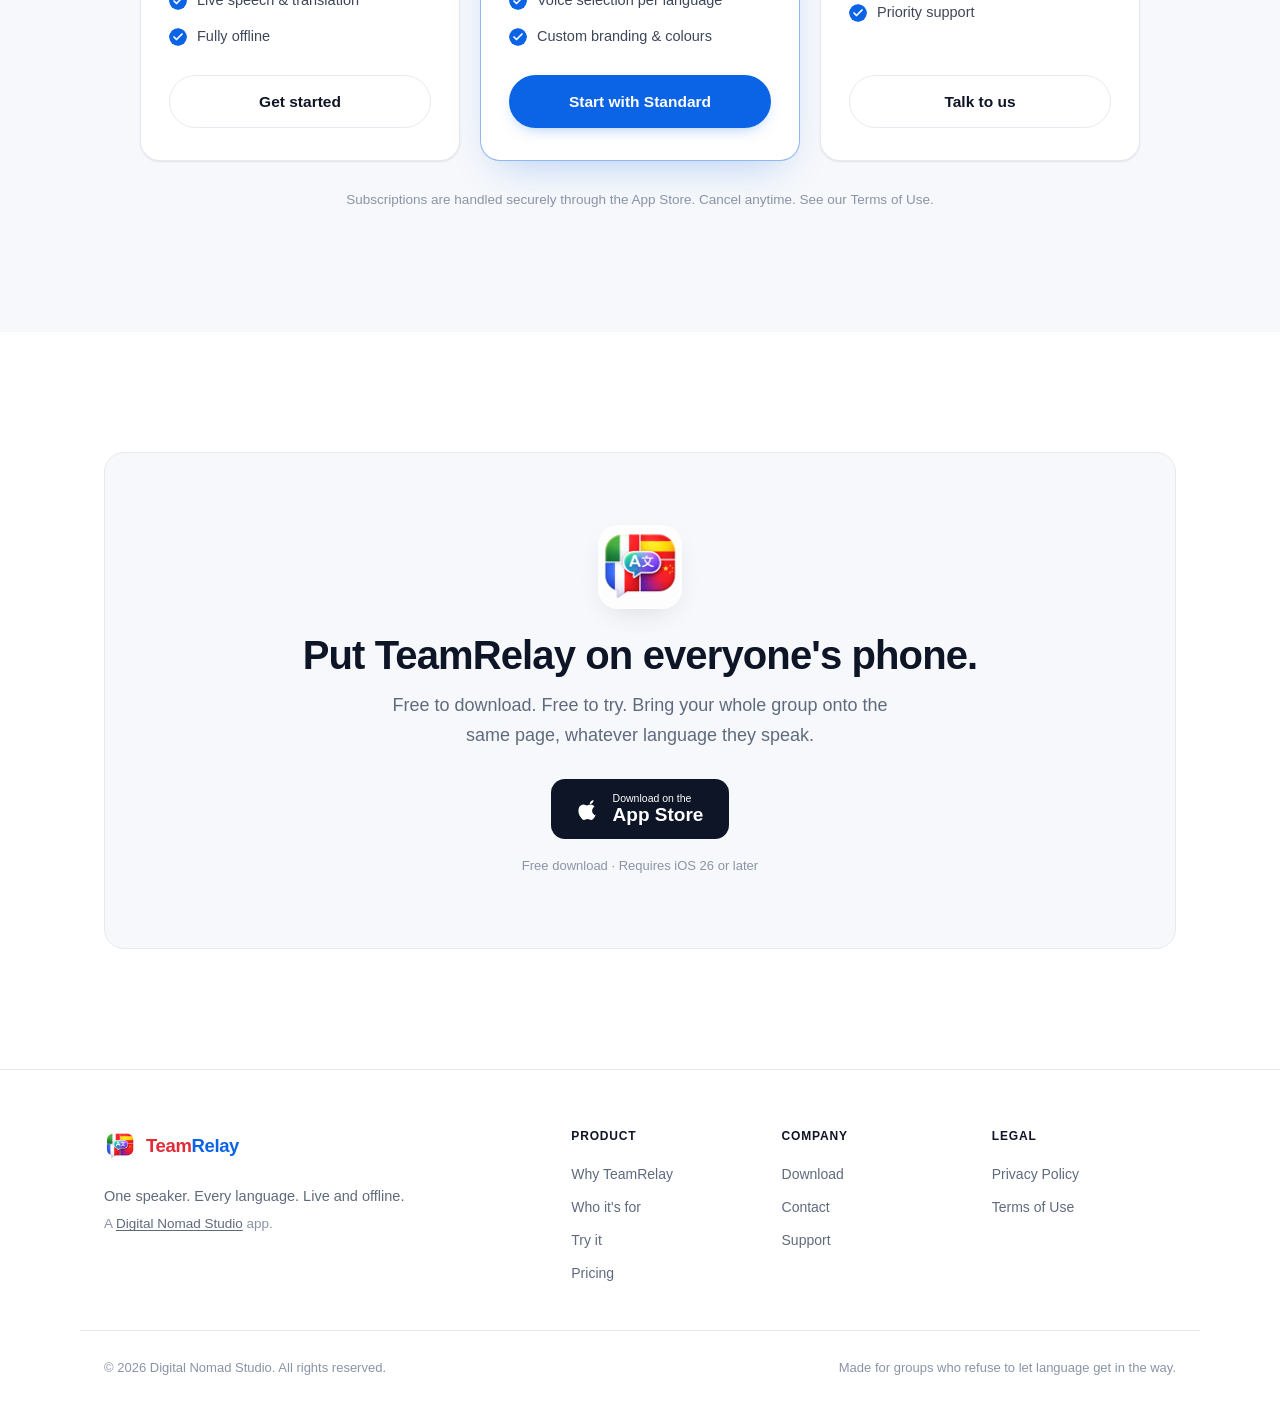
==== commit ebeddbe7: "Add Family mode; update participant limits (free 3, standard 10 per session) Co-Authored-By: Claude " ====
--- a/index.html
+++ b/index.html
@@ -26,7 +26,7 @@
         "applicationCategory": "UtilitiesApplication",
         "description": "Real-time group speech translation. One person speaks; everyone hears and reads it in their own language, fully offline over local WiFi or Bluetooth.",
         "offers": { "@type": "Offer", "price": "0", "priceCurrency": "AUD" },
-        "featureList": "14 languages, offline LAN/Bluetooth translation, spoken playback, breakout rooms, Sport and Business modes",
+        "featureList": "14 languages, offline LAN/Bluetooth translation, spoken playback, breakout rooms, Sport, Business and Family modes",
         "publisher": { "@type": "Organization", "name": "Digital Nomad Studio", "email": "team@digitalnomadstudio.io" }
     }
     </script>
@@ -154,7 +154,7 @@
             <div class="section-head">
                 <span class="kicker">Who it's for</span>
                 <h2 class="section-title" id="worlds-title">Every group has a voice.<br>Now everyone understands it.</h2>
-                <p class="section-sub">Sports teams, multilingual meetings, families, tour groups, classrooms: anywhere one person needs to reach many languages at once.</p>
+                <p class="section-sub">Sports teams, multilingual meetings, families, tour groups, classrooms: anywhere people need to talk across languages, whether one voice leads or everyone joins in.</p>
             </div>
 
             <div class="worlds-tabs" role="tablist" aria-label="Who it's for">
@@ -245,7 +245,7 @@
                 <article class="world-panel" id="panel-family" role="tabpanel" aria-labelledby="tab-family" data-world="family">
                     <div class="wp-copy">
                         <h3>Every generation at one table.</h3>
-                        <p class="wp-blurb">Nonna Lucia speaks Italian; the grandkids don't. She talks, and they hear her: Emma in English, Mateo in Spanish. It works in any direction, so nobody just smiles along.</p>
+                        <p class="wp-blurb">Nonna Lucia speaks Italian; the grandkids don't. Built-in Family mode is a true conversation: anyone can speak, and everyone hears it in their own language, so nobody just smiles along.</p>
                         <p class="wp-quote"><span class="flag" aria-hidden="true">🇮🇹</span> <span lang="it">"La cena è pronta, venite a tavola!"</span></p>
                         <p class="wp-quote"><span class="flag" aria-hidden="true">🇬🇧</span> "Dinner's ready, come to the table!"</p>
                     </div>
@@ -501,7 +501,7 @@
                 <div class="step reveal">
                     <div class="step-num">1</div>
                     <h3>Choose your role</h3>
-                    <p>Host or listener: coach or player, presenter or attendee.</p>
+                    <p>Coach or player, presenter or attendee, or a Family conversation where anyone can speak.</p>
                     <div class="device"><div class="device-screen">
                         <picture>
                             <source type="image/webp" srcset="assets/screens/role.webp 600w" sizes="158px">
@@ -622,15 +622,15 @@
             <div class="section-head">
                 <span class="kicker">Pricing</span>
                 <h2 class="section-title" id="pricing-title">Start free. Scale with your group.</h2>
-                <p class="section-sub">Try every feature with one listener, free forever. Upgrade when the whole group needs to follow along.</p>
+                <p class="section-sub">Try every feature free forever, with up to 3 people in a session. Upgrade when the whole group needs to follow along.</p>
             </div>
             <div class="price-grid">
                 <article class="price-card reveal">
                     <h3>Free</h3>
                     <p class="price-tag">$0<span>/forever</span></p>
-                    <p class="price-blurb">Everything you need to try it out, one-to-one.</p>
+                    <p class="price-blurb">Everything you need for small conversations.</p>
                     <ul class="price-list">
-                        <li>1 listener per session</li>
+                        <li>Up to <strong>3 people</strong> per session (you + 2)</li>
                         <li>All 14 languages</li>
                         <li>Live speech &amp; translation</li>
                         <li>Fully offline</li>
@@ -643,7 +643,7 @@
                     <p class="price-tag">Monthly<span> &amp; annual</span></p>
                     <p class="price-blurb">For a coach, presenter or host with a small multilingual group.</p>
                     <ul class="price-list">
-                        <li>Up to <strong>3 listeners</strong> per session</li>
+                        <li>Up to <strong>10 people</strong> per session (you + 9)</li>
                         <li>All 14 languages</li>
                         <li>Voice selection per language</li>
                         <li>Custom branding &amp; colours</li>
@@ -652,10 +652,10 @@
                 </article>
                 <article class="price-card reveal">
                     <h3>Business</h3>
-                    <p class="price-tag">Unlimited<span> listeners</span></p>
+                    <p class="price-tag">Custom<span> for organisations</span></p>
                     <p class="price-blurb">For full teams, clubs, companies and organisations.</p>
                     <ul class="price-list">
-                        <li><strong>Unlimited</strong> listeners per session</li>
+                        <li><strong>Larger groups</strong> by arrangement</li>
                         <li>All 14 languages</li>
                         <li>Custom branding &amp; colours</li>
                         <li>Priority support</li>
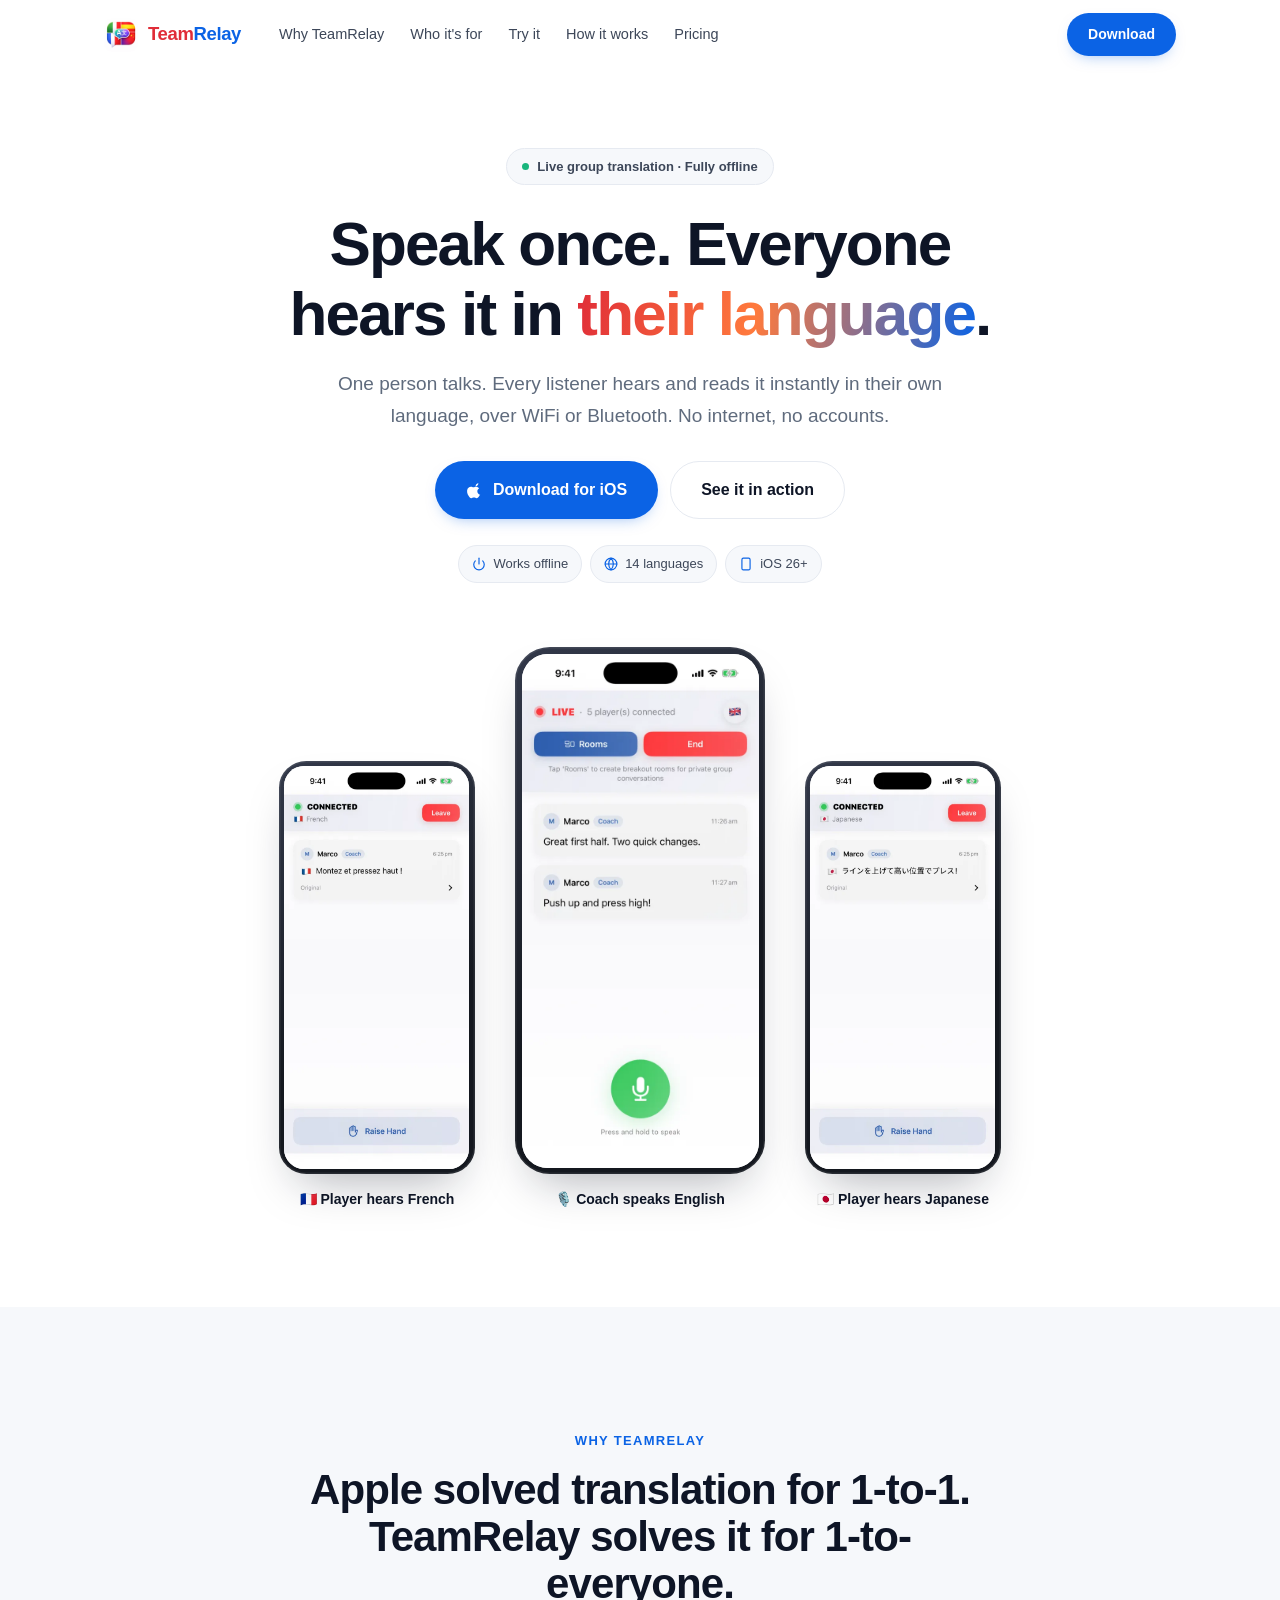
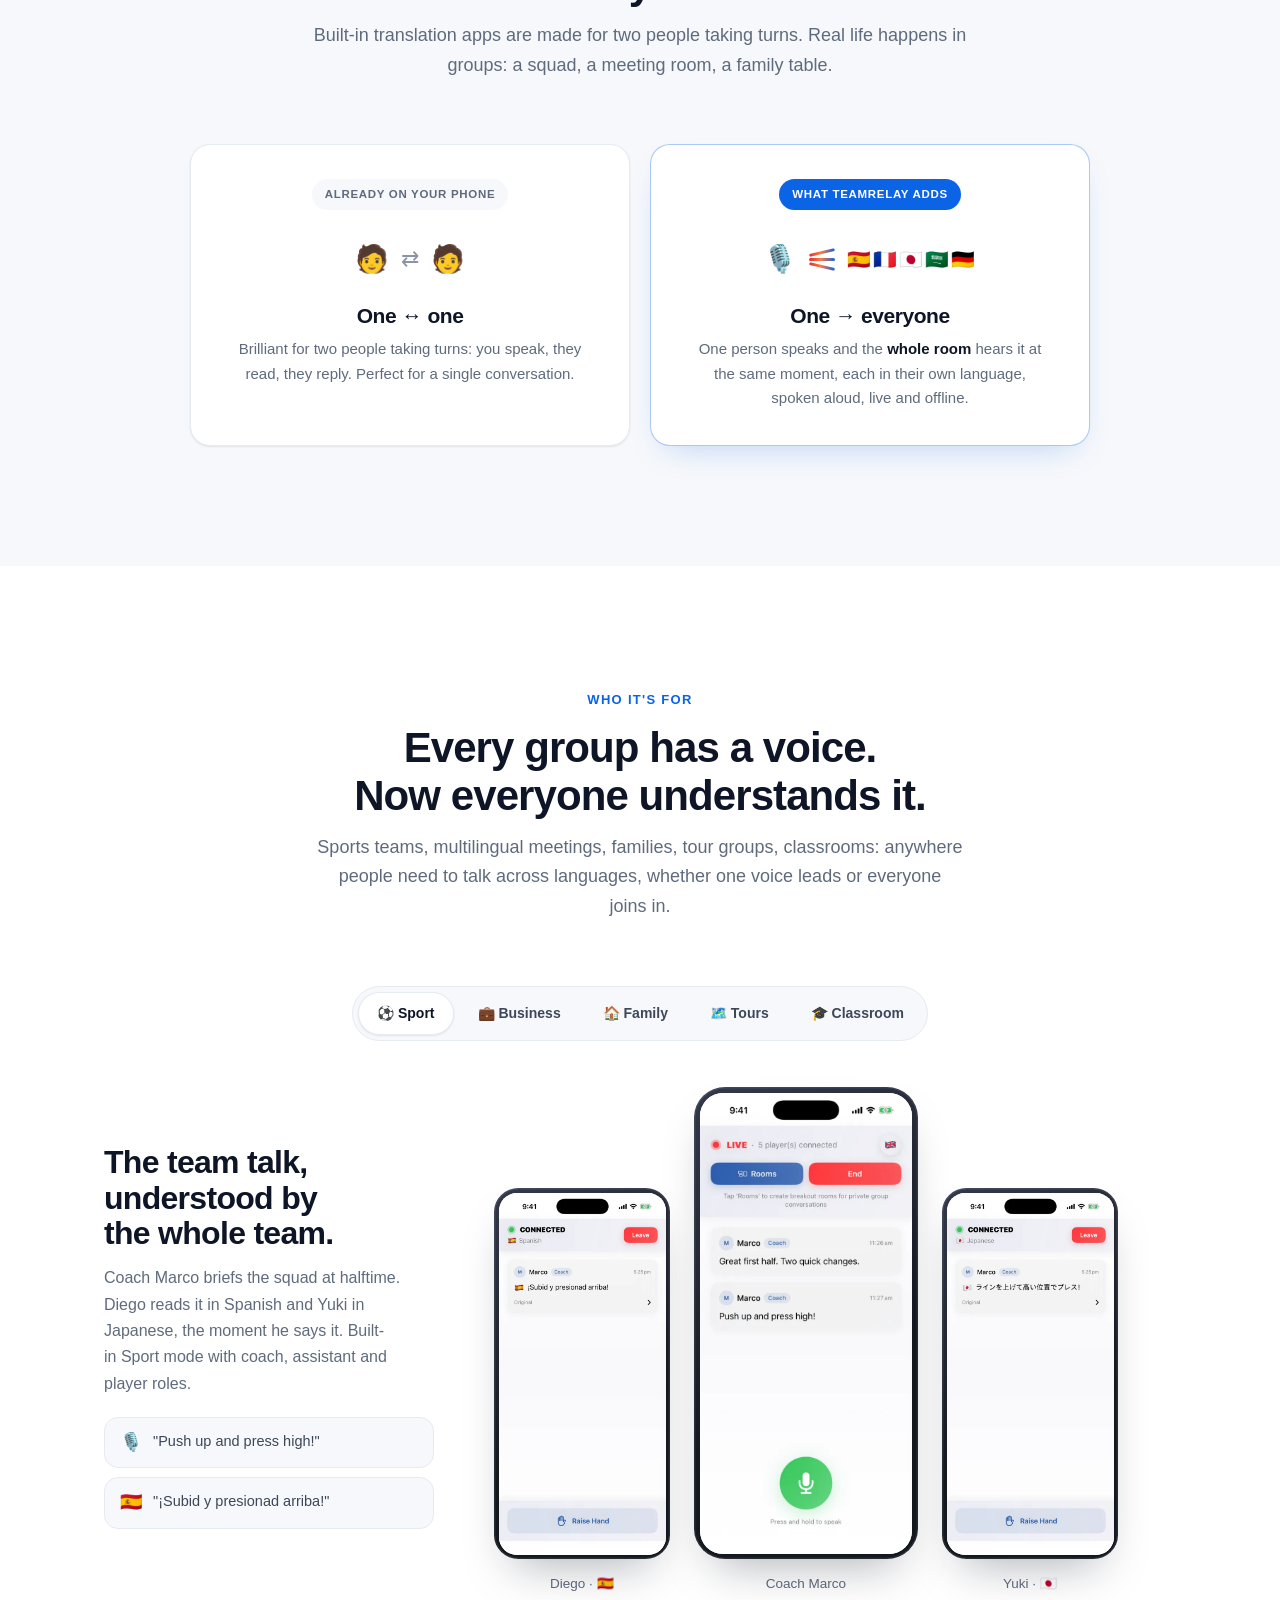
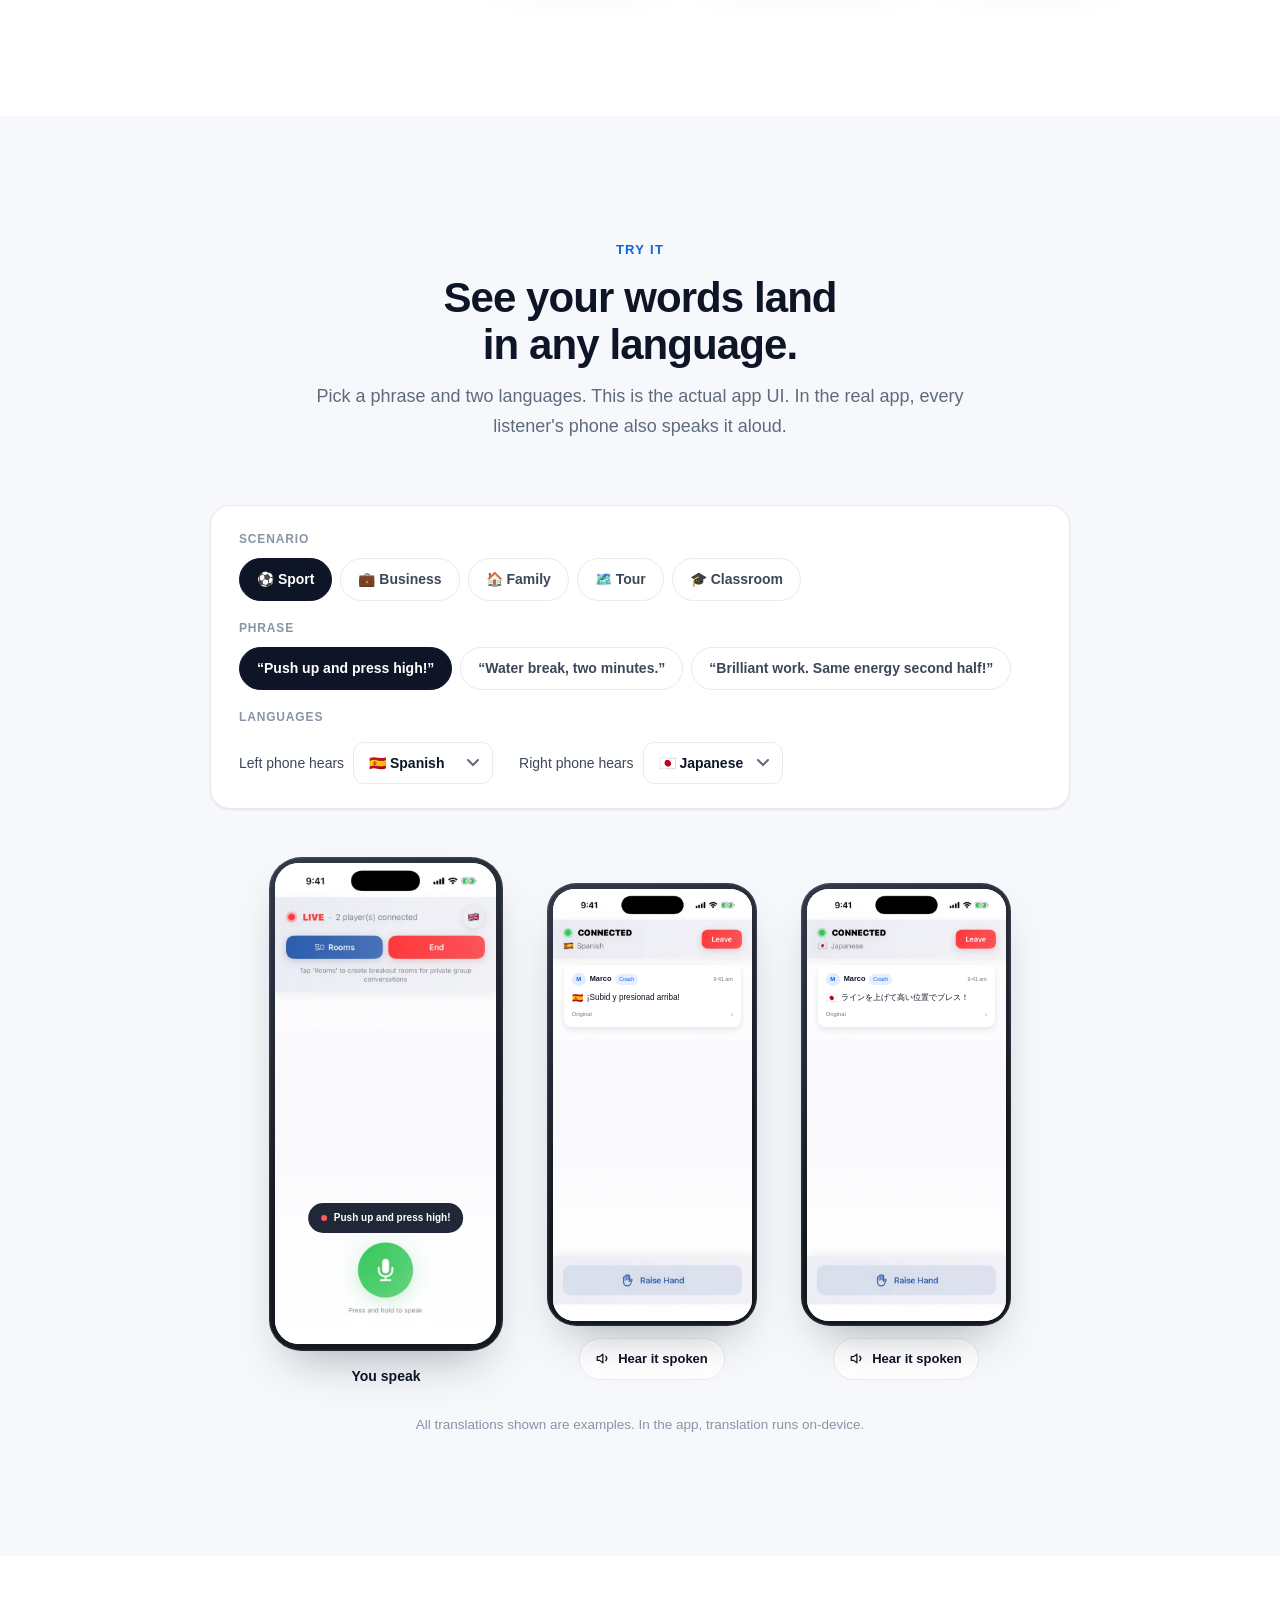
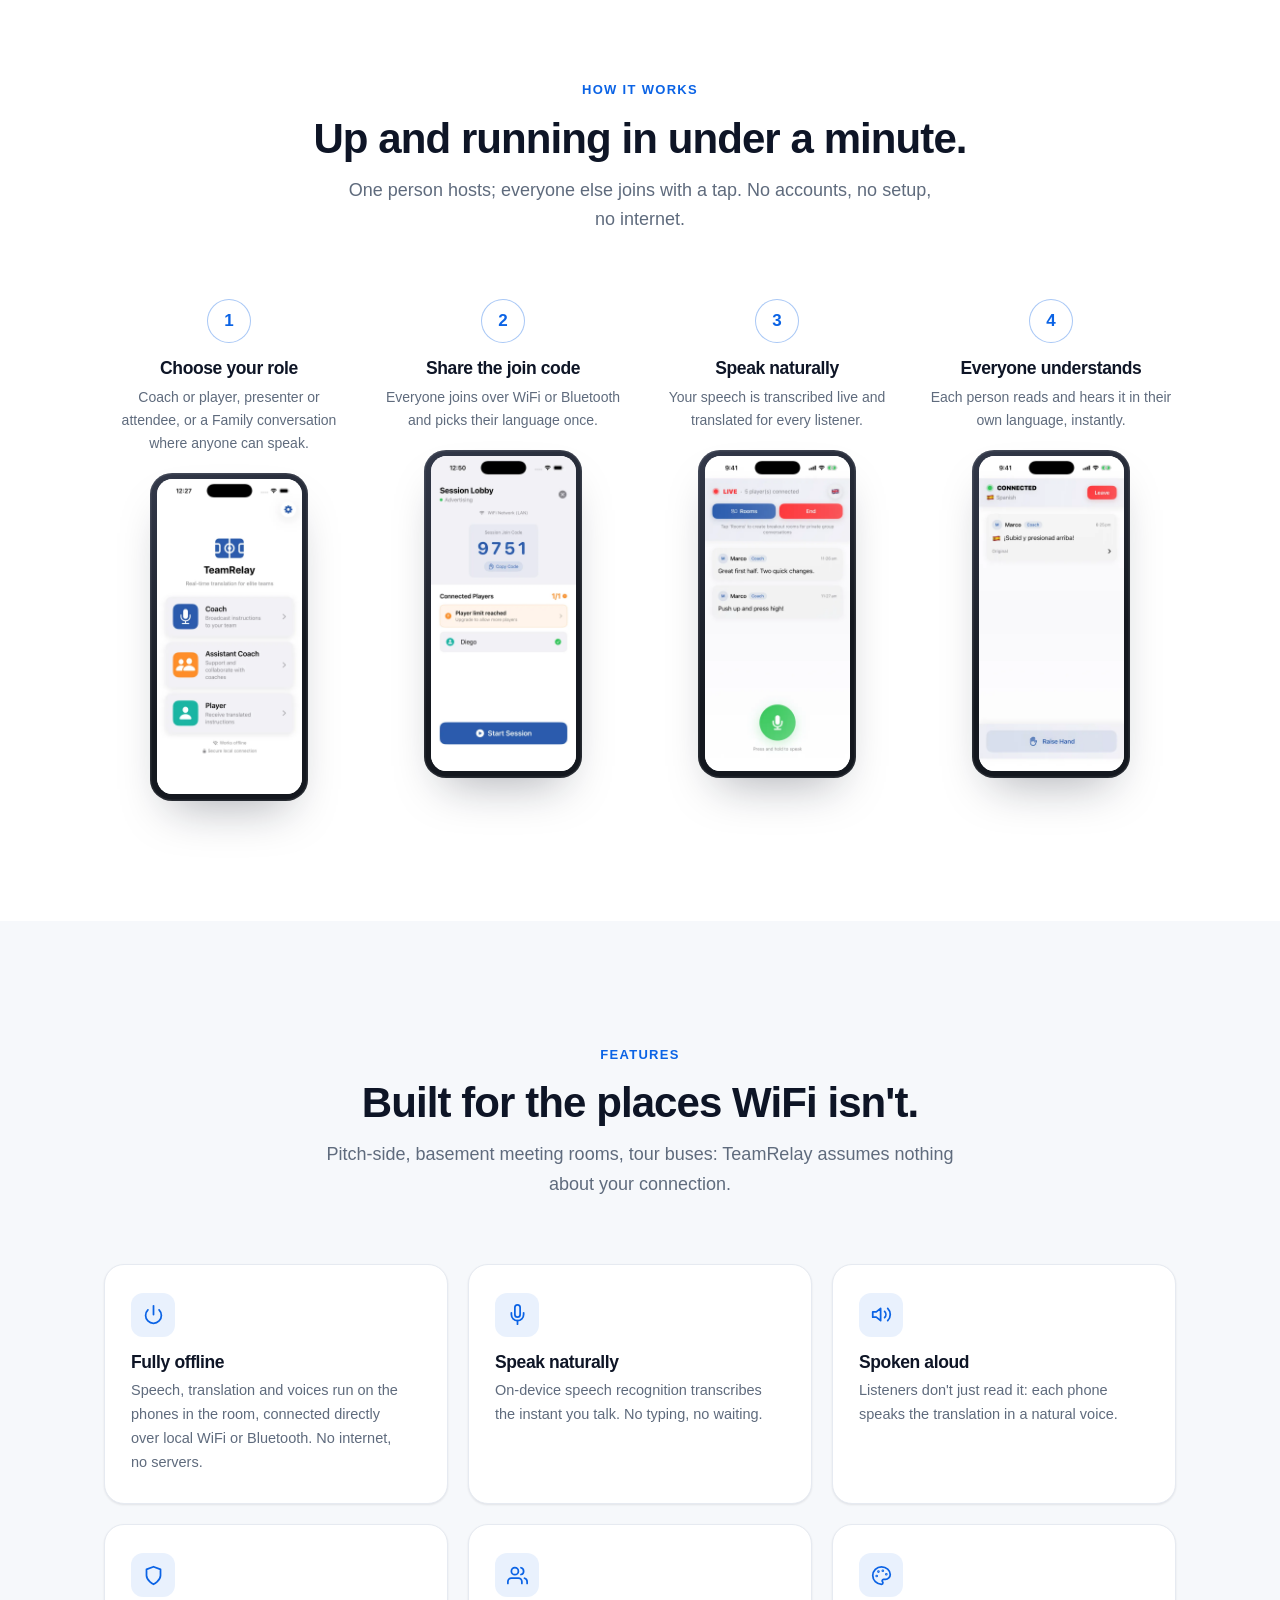
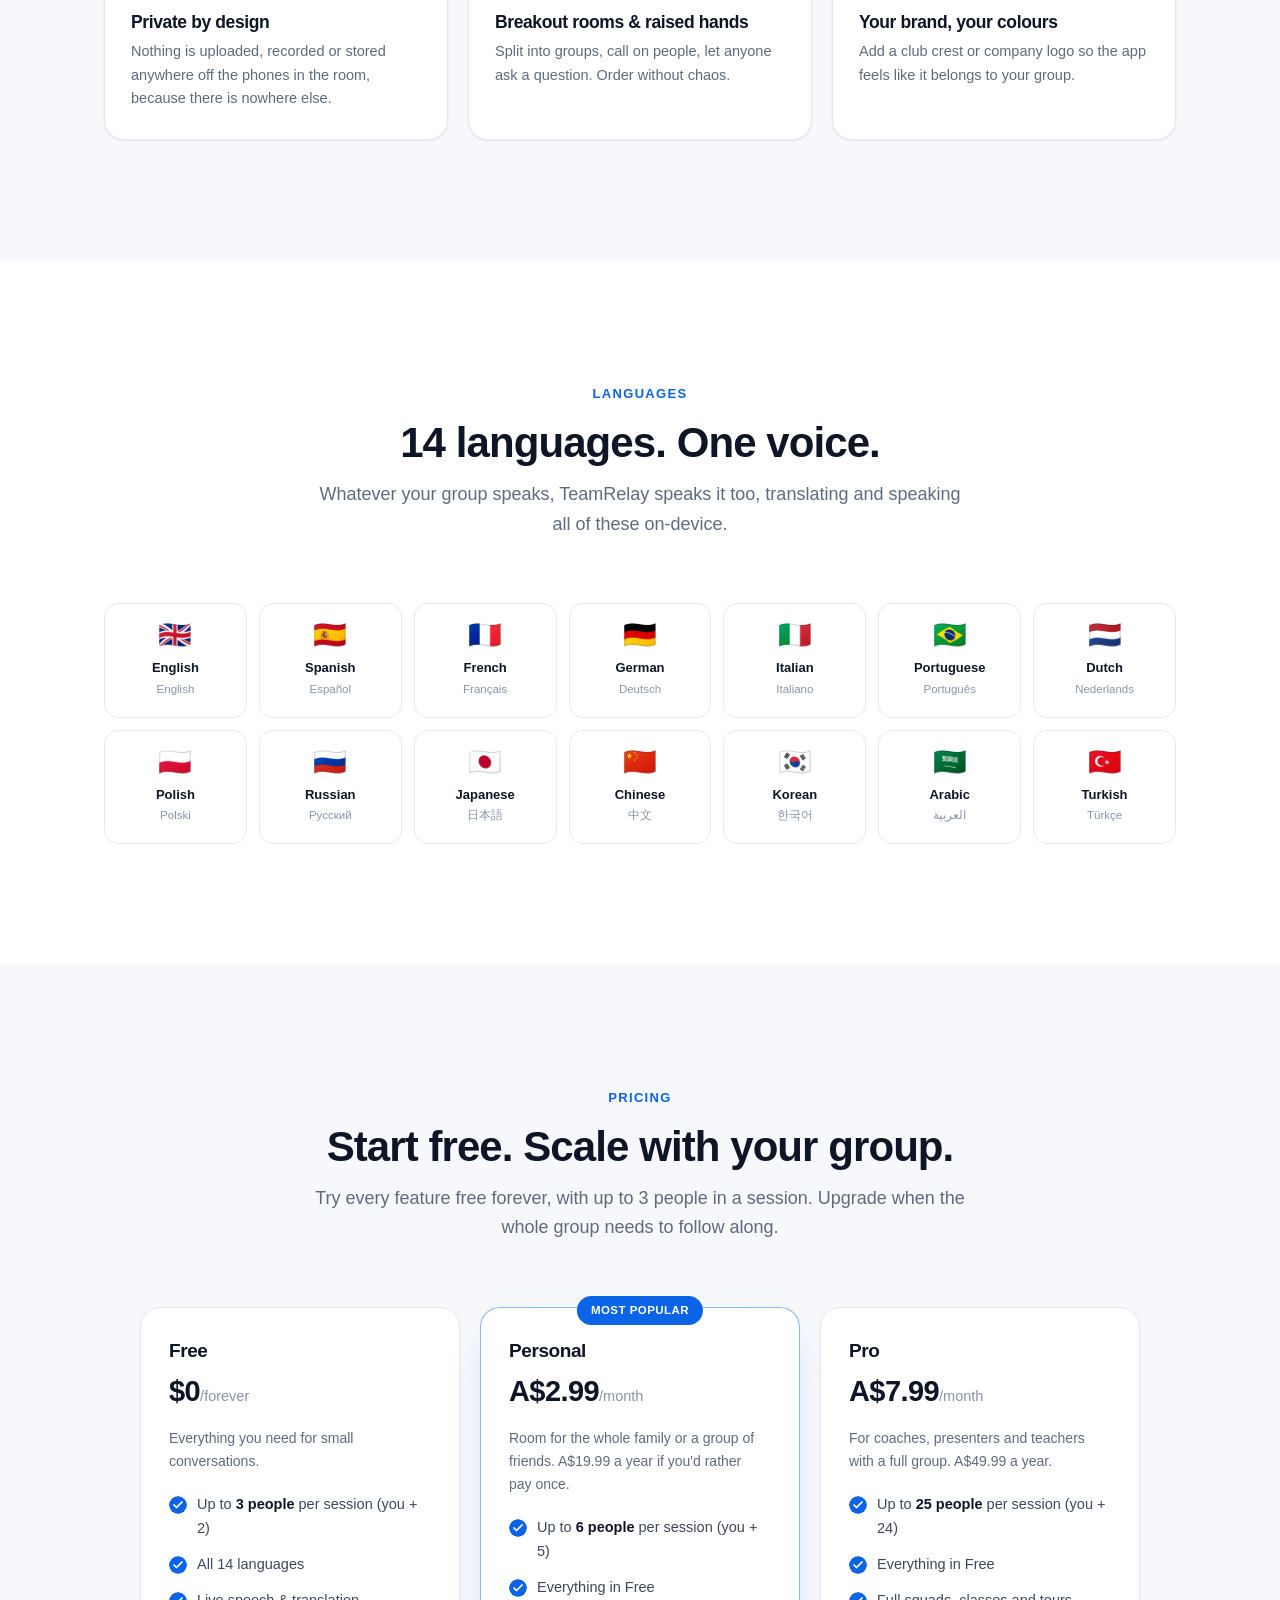
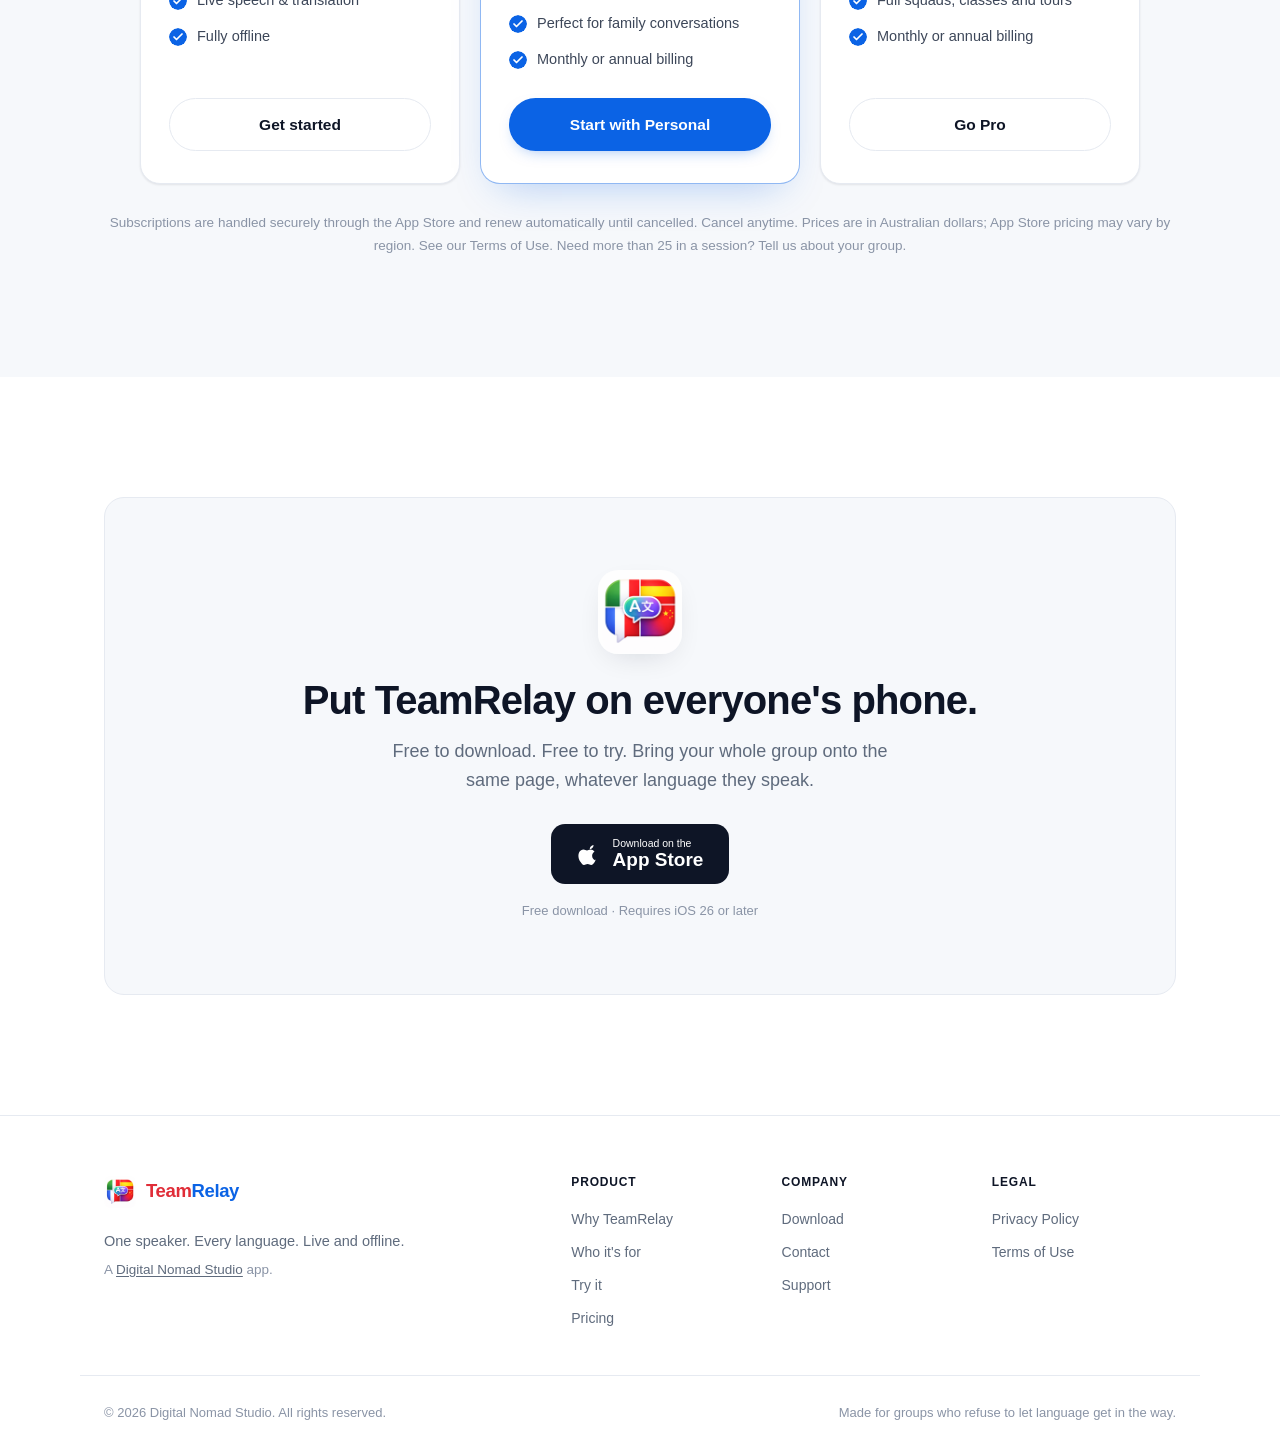
==== commit cb36cc6b: "Update pricing to Personal and Pro plans Free stays at 3 per session. Personal: up to 6, A$2.99/mont" ====
--- a/index.html
+++ b/index.html
@@ -254,7 +254,7 @@
                             <div class="device"><div class="device-screen">
                                 <picture>
                                     <source type="image/webp" srcset="assets/screens/world-family-en.webp 600w, assets/screens/world-family-en-900.webp 900w" sizes="176px">
-                                    <img src="assets/screens/world-family-en.png" width="600" height="1304" alt="Emma's phone: Nonna's words in English" loading="lazy" decoding="async">
+                                    <img src="assets/screens/world-family-en.png" width="600" height="1304" alt="Emma's phone: the family conversation in English" loading="lazy" decoding="async">
                                 </picture>
                             </div></div>
                             <figcaption class="phone-caption">Emma · 🇬🇧</figcaption>
@@ -263,7 +263,7 @@
                             <div class="device"><div class="device-screen">
                                 <picture>
                                     <source type="image/webp" srcset="assets/screens/world-family-host.webp 600w, assets/screens/world-family-host-900.webp 900w" sizes="224px">
-                                    <img src="assets/screens/world-family-host.png" width="600" height="1304" alt="Nonna Lucia's phone, speaking Italian to the family" loading="lazy" decoding="async">
+                                    <img src="assets/screens/world-family-host.png" width="600" height="1304" alt="Nonna Lucia's phone, hosting the family conversation in Italian" loading="lazy" decoding="async">
                                 </picture>
                             </div></div>
                             <figcaption class="phone-caption">Nonna Lucia · 🇮🇹</figcaption>
@@ -272,7 +272,7 @@
                             <div class="device"><div class="device-screen">
                                 <picture>
                                     <source type="image/webp" srcset="assets/screens/world-family-es.webp 600w, assets/screens/world-family-es-900.webp 900w" sizes="176px">
-                                    <img src="assets/screens/world-family-es.png" width="600" height="1304" alt="Mateo's phone: Nonna's words in Spanish" loading="lazy" decoding="async">
+                                    <img src="assets/screens/world-family-es.png" width="600" height="1304" alt="Mateo's phone: the family conversation in Spanish" loading="lazy" decoding="async">
                                 </picture>
                             </div></div>
                             <figcaption class="phone-caption">Mateo · 🇪🇸</figcaption>
@@ -639,31 +639,31 @@
                 </article>
                 <article class="price-card price-featured reveal">
                     <span class="price-flag">Most popular</span>
-                    <h3>Standard</h3>
-                    <p class="price-tag">Monthly<span> &amp; annual</span></p>
-                    <p class="price-blurb">For a coach, presenter or host with a small multilingual group.</p>
+                    <h3>Personal</h3>
+                    <p class="price-tag">A$2.99<span>/month</span></p>
+                    <p class="price-blurb">Room for the whole family or a group of friends. A$19.99 a year if you'd rather pay once.</p>
                     <ul class="price-list">
-                        <li>Up to <strong>10 people</strong> per session (you + 9)</li>
-                        <li>All 14 languages</li>
-                        <li>Voice selection per language</li>
-                        <li>Custom branding &amp; colours</li>
+                        <li>Up to <strong>6 people</strong> per session (you + 5)</li>
+                        <li>Everything in Free</li>
+                        <li>Perfect for family conversations</li>
+                        <li>Monthly or annual billing</li>
                     </ul>
-                    <a href="#download" class="btn btn-primary btn-block">Start with Standard</a>
+                    <a href="#download" class="btn btn-primary btn-block">Start with Personal</a>
                 </article>
                 <article class="price-card reveal">
-                    <h3>Business</h3>
-                    <p class="price-tag">Custom<span> for organisations</span></p>
-                    <p class="price-blurb">For full teams, clubs, companies and organisations.</p>
+                    <h3>Pro</h3>
+                    <p class="price-tag">A$7.99<span>/month</span></p>
+                    <p class="price-blurb">For coaches, presenters and teachers with a full group. A$49.99 a year.</p>
                     <ul class="price-list">
-                        <li><strong>Larger groups</strong> by arrangement</li>
-                        <li>All 14 languages</li>
-                        <li>Custom branding &amp; colours</li>
-                        <li>Priority support</li>
+                        <li>Up to <strong>25 people</strong> per session (you + 24)</li>
+                        <li>Everything in Free</li>
+                        <li>Full squads, classes and tours</li>
+                        <li>Monthly or annual billing</li>
                     </ul>
-                    <a href="mailto:team@digitalnomadstudio.io" class="btn btn-ghost btn-block">Talk to us</a>
-                </article>
-            </div>
-            <p class="price-note">Subscriptions are handled securely through the App Store. Cancel anytime. See our <a href="terms/">Terms of Use</a>.</p>
+                    <a href="#download" class="btn btn-ghost btn-block">Go Pro</a>
+                </article>
+            </div>
+            <p class="price-note">Subscriptions are handled securely through the App Store and renew automatically until cancelled. Cancel anytime. Prices are in Australian dollars; App Store pricing may vary by region. See our <a href="terms/">Terms of Use</a>. Need more than 25 in a session? <a href="mailto:team@digitalnomadstudio.io">Tell us about your group</a>.</p>
         </div>
     </section>
 
@@ -708,7 +708,7 @@
                     <h4>Company</h4>
                     <a href="#download">Download</a>
                     <a href="mailto:team@digitalnomadstudio.io">Contact</a>
-                    <a href="mailto:team@digitalnomadstudio.io">Support</a>
+                    <a href="support/">Support</a>
                 </div>
                 <div class="footer-col">
                     <h4>Legal</h4>
